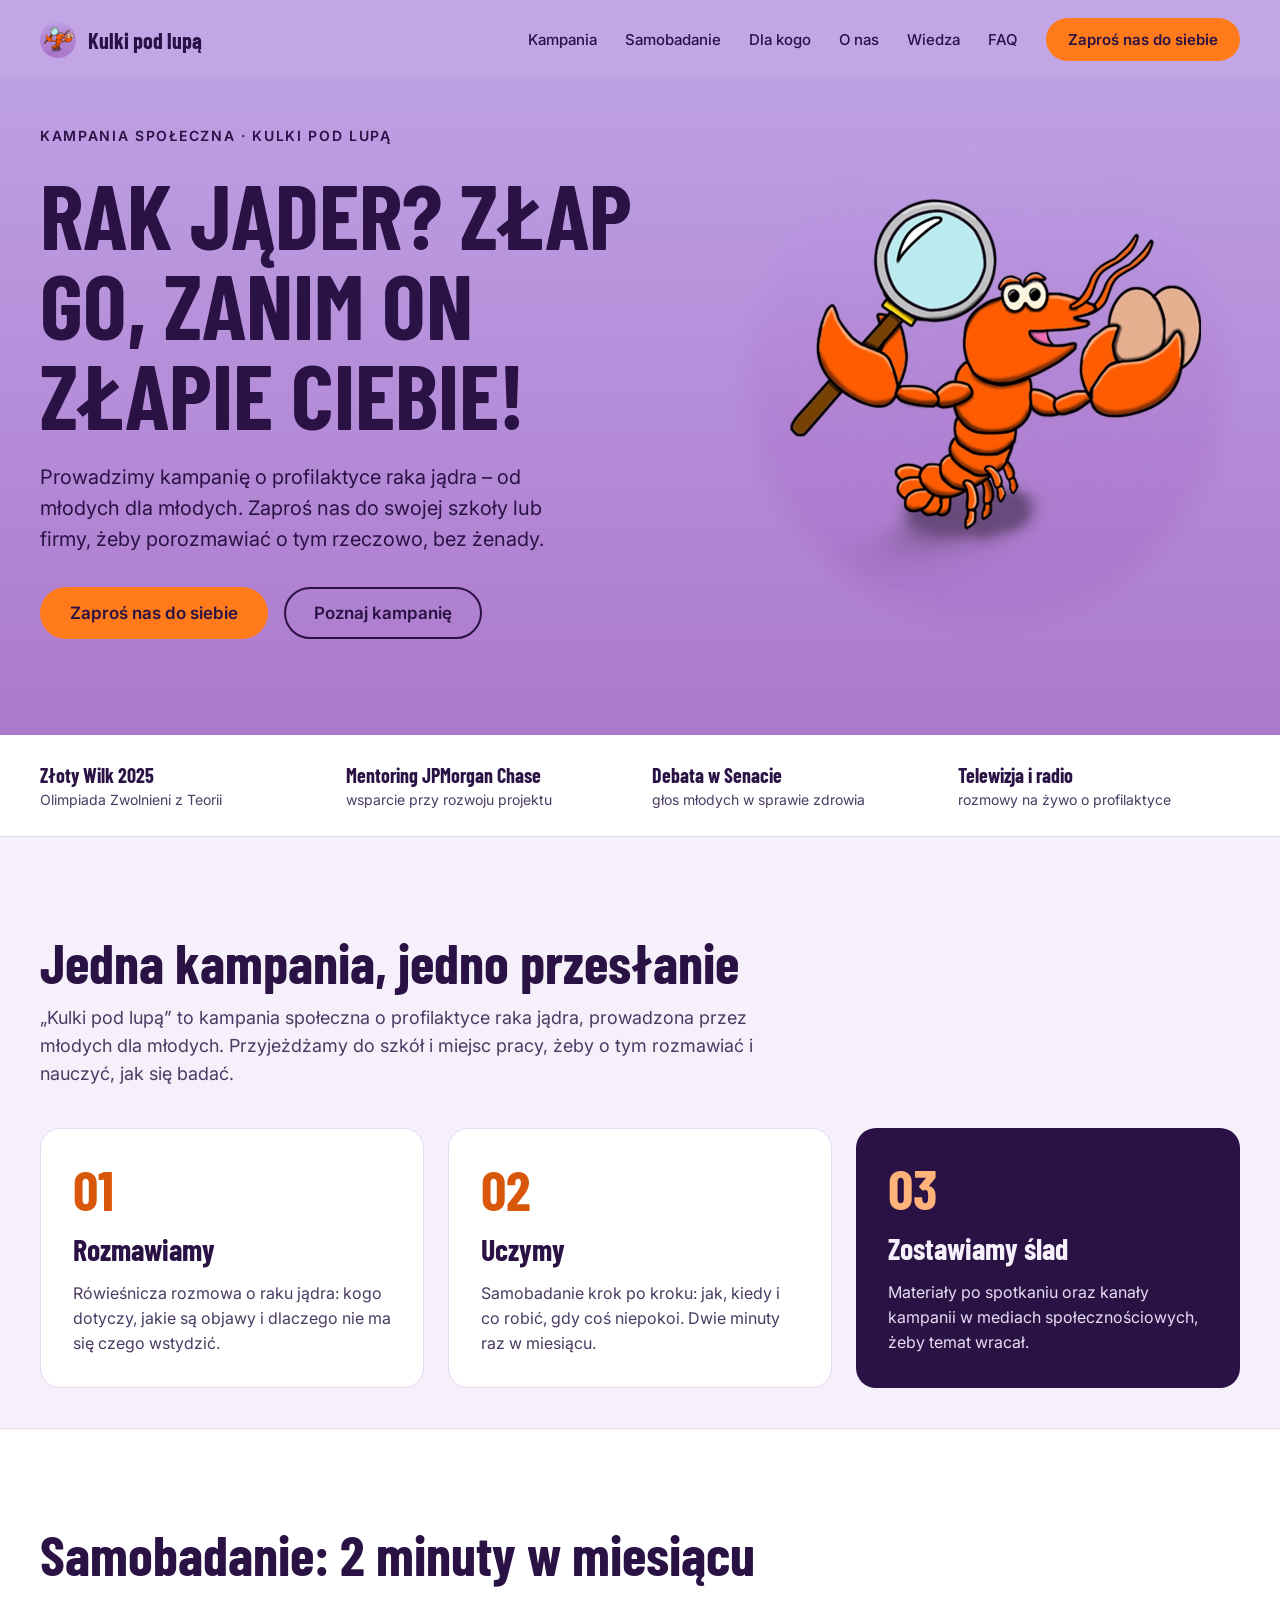
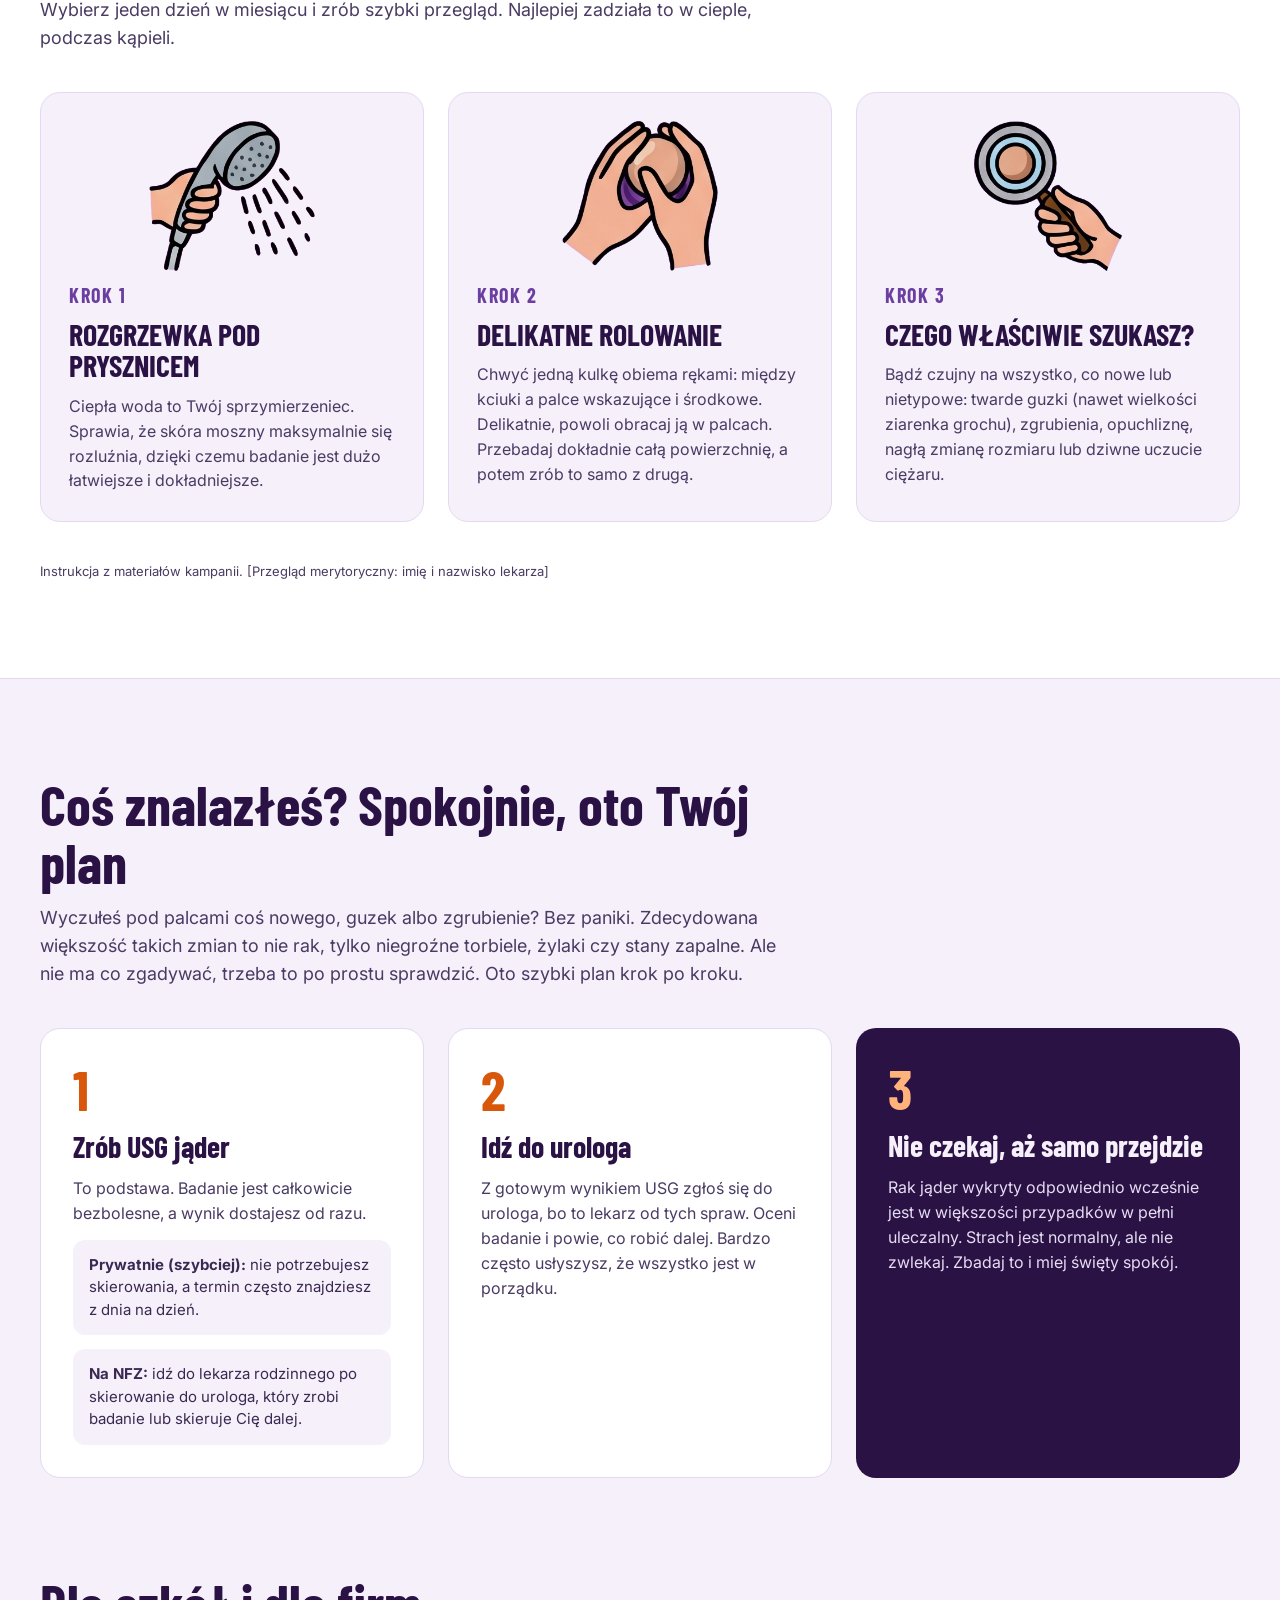
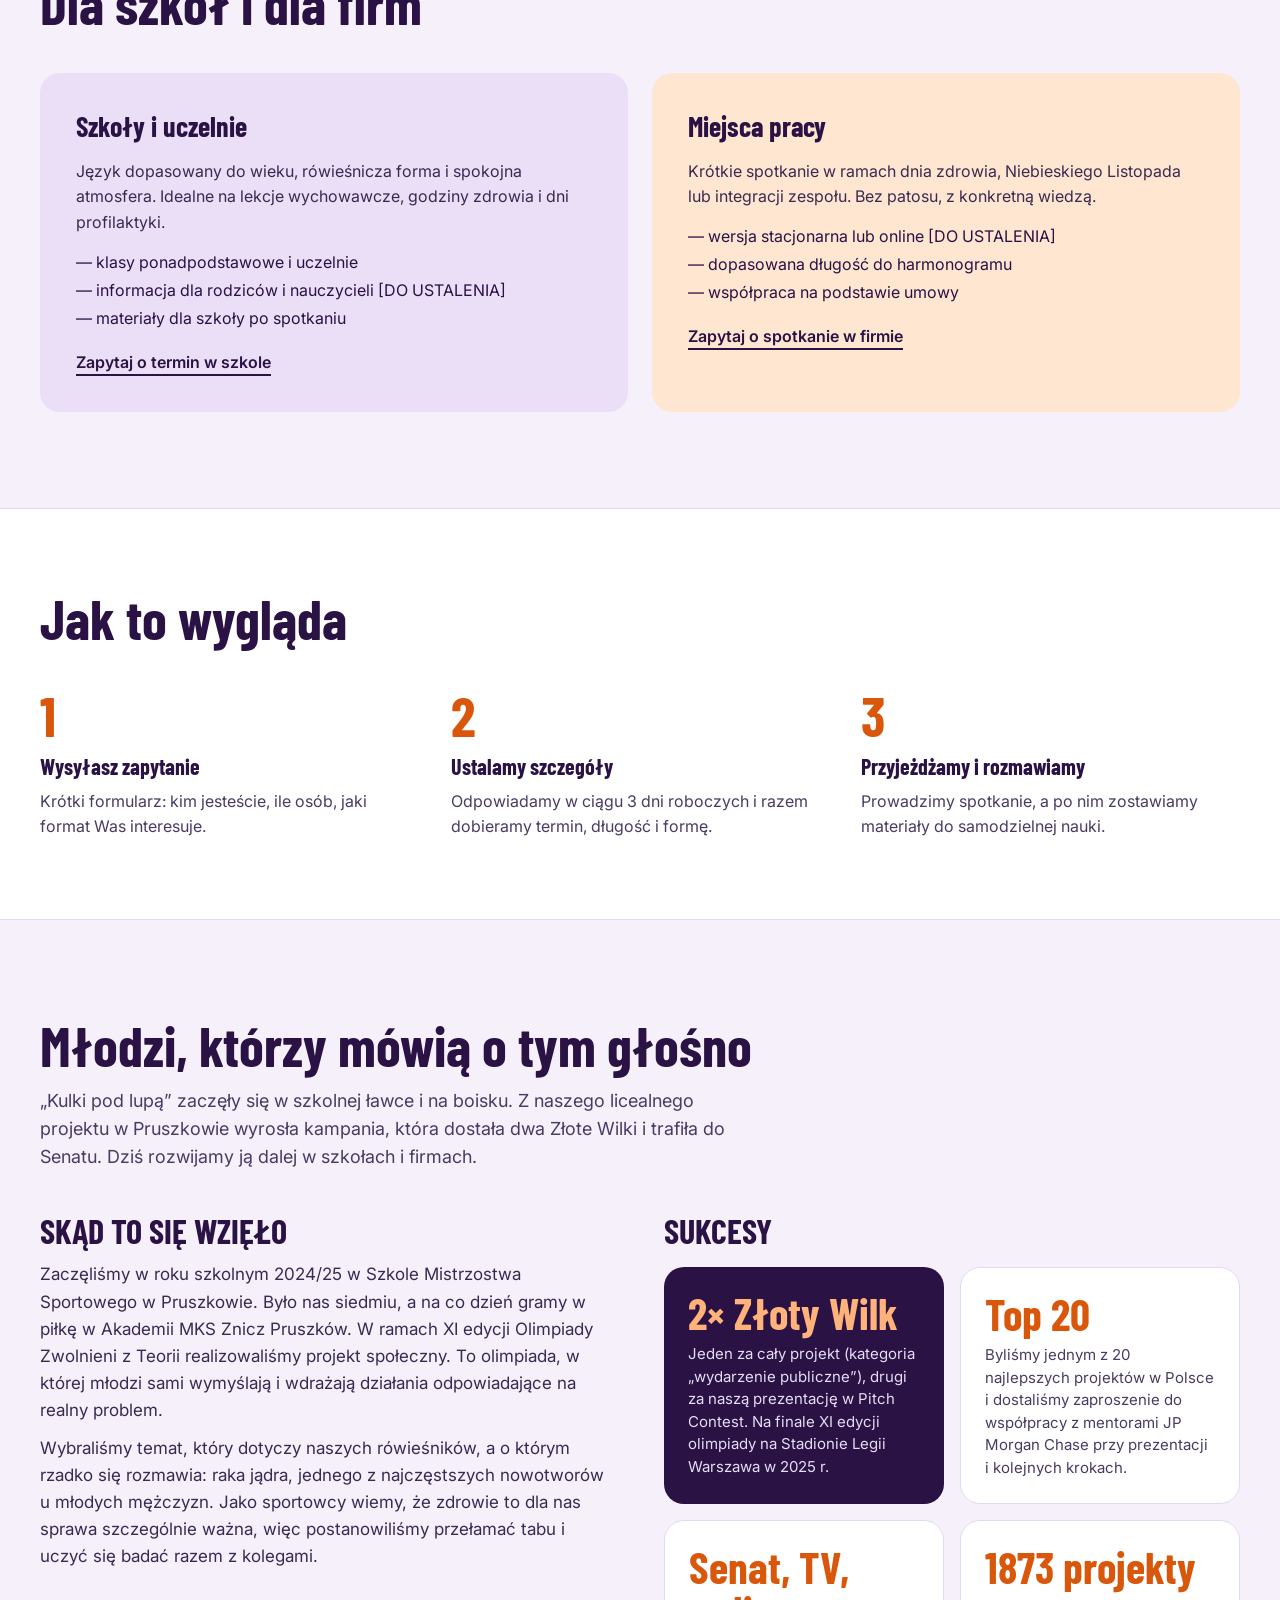
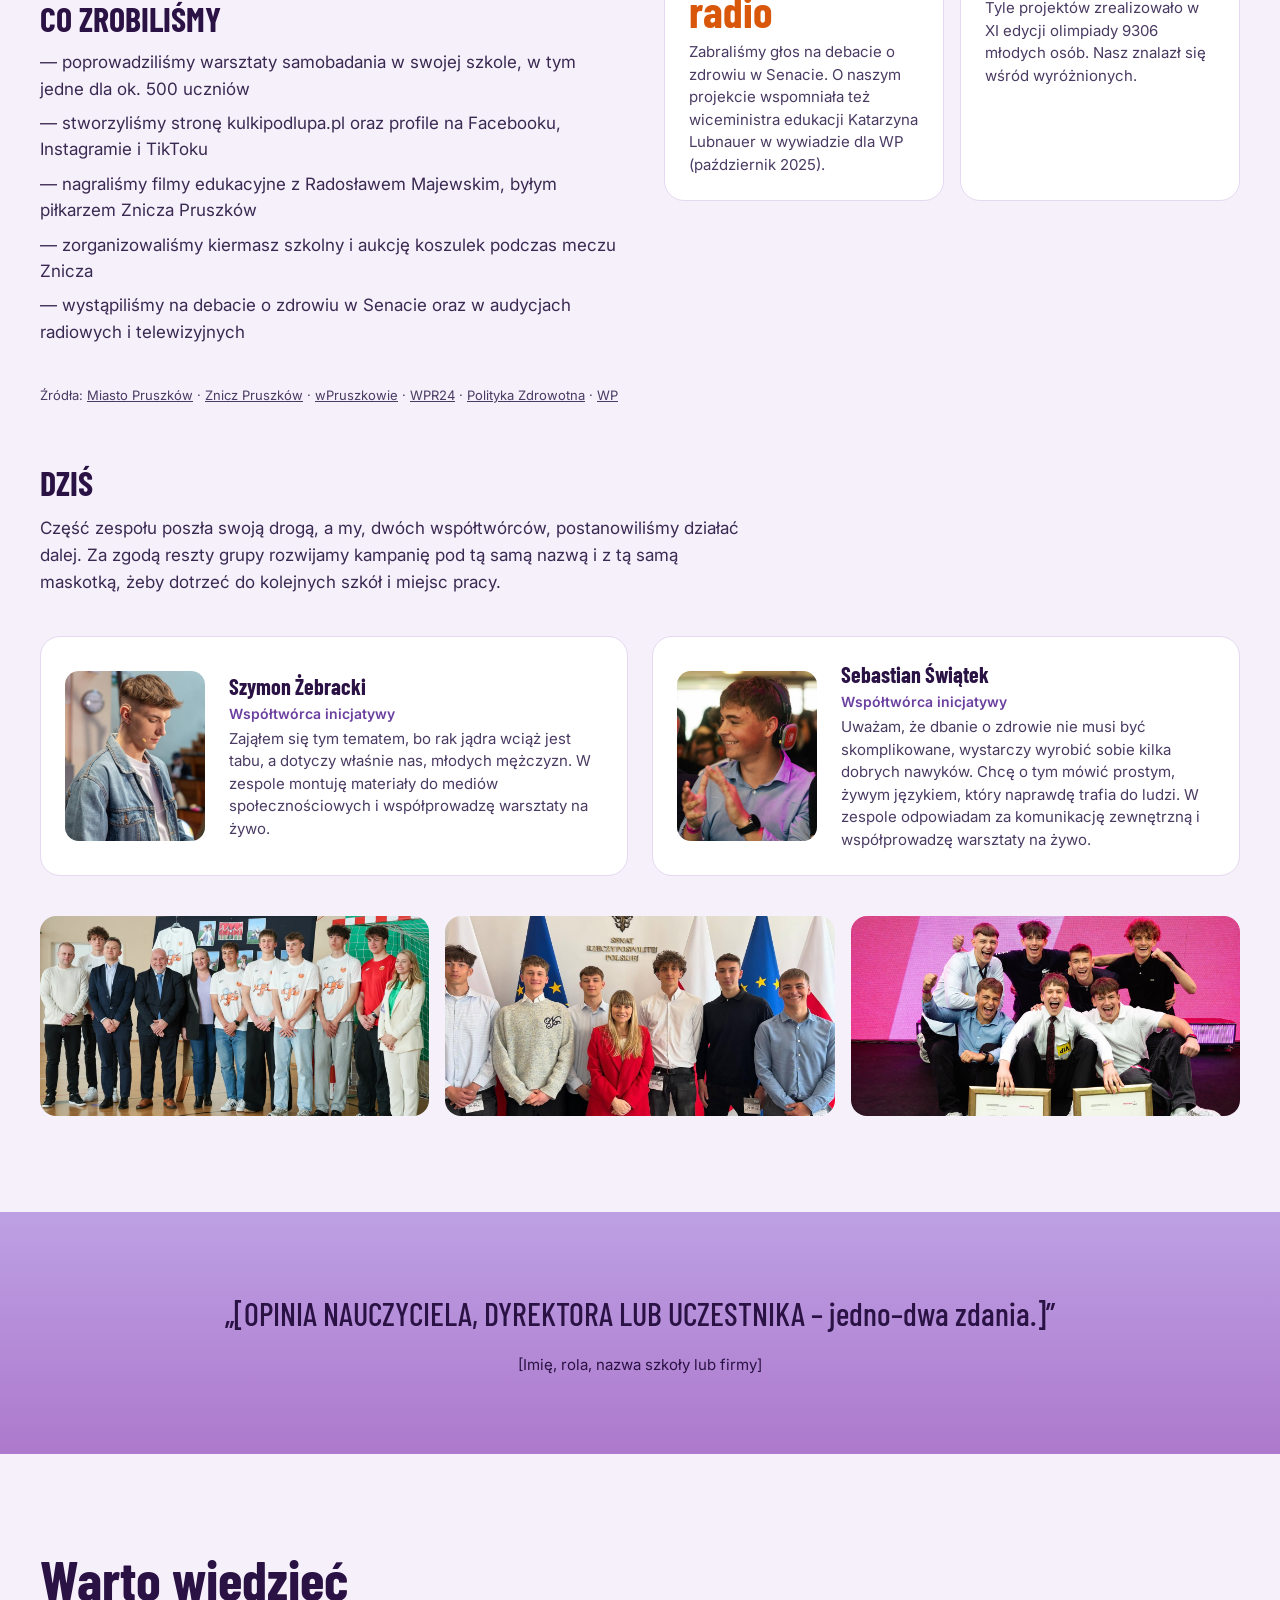
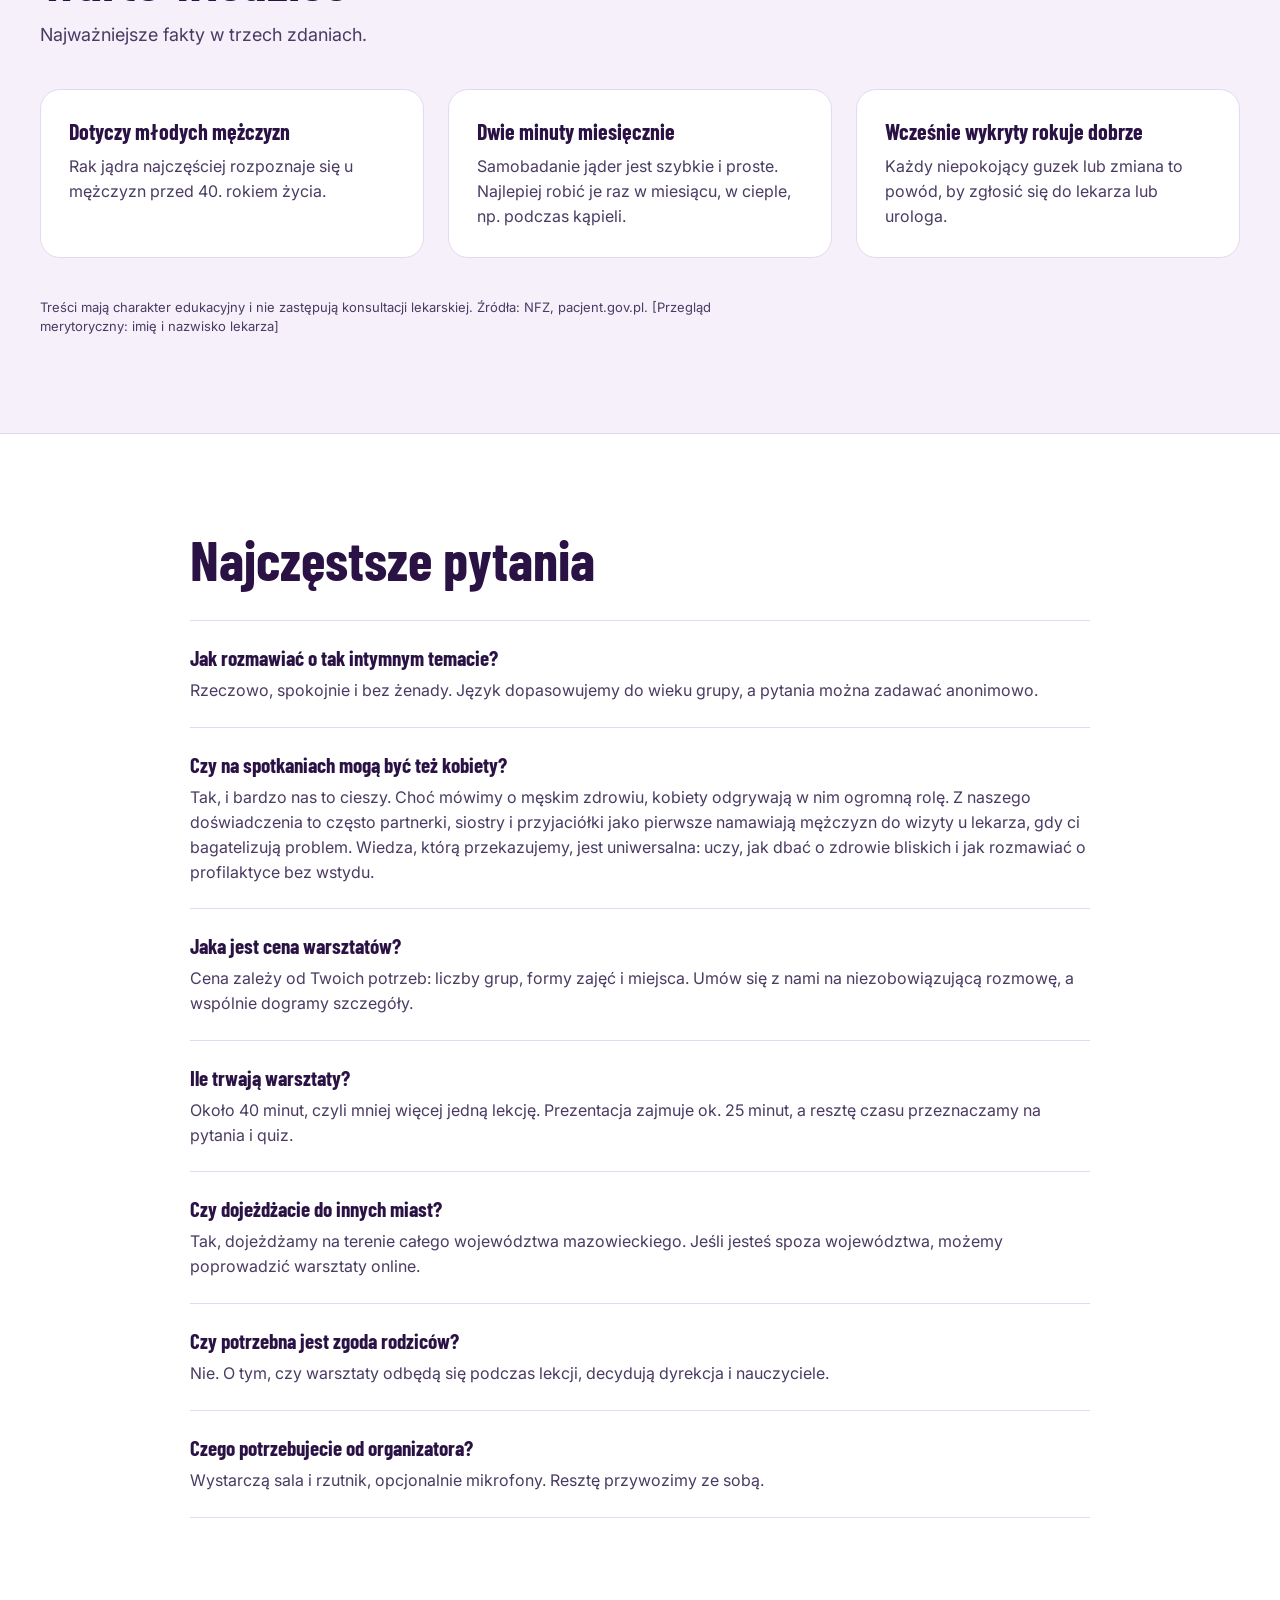
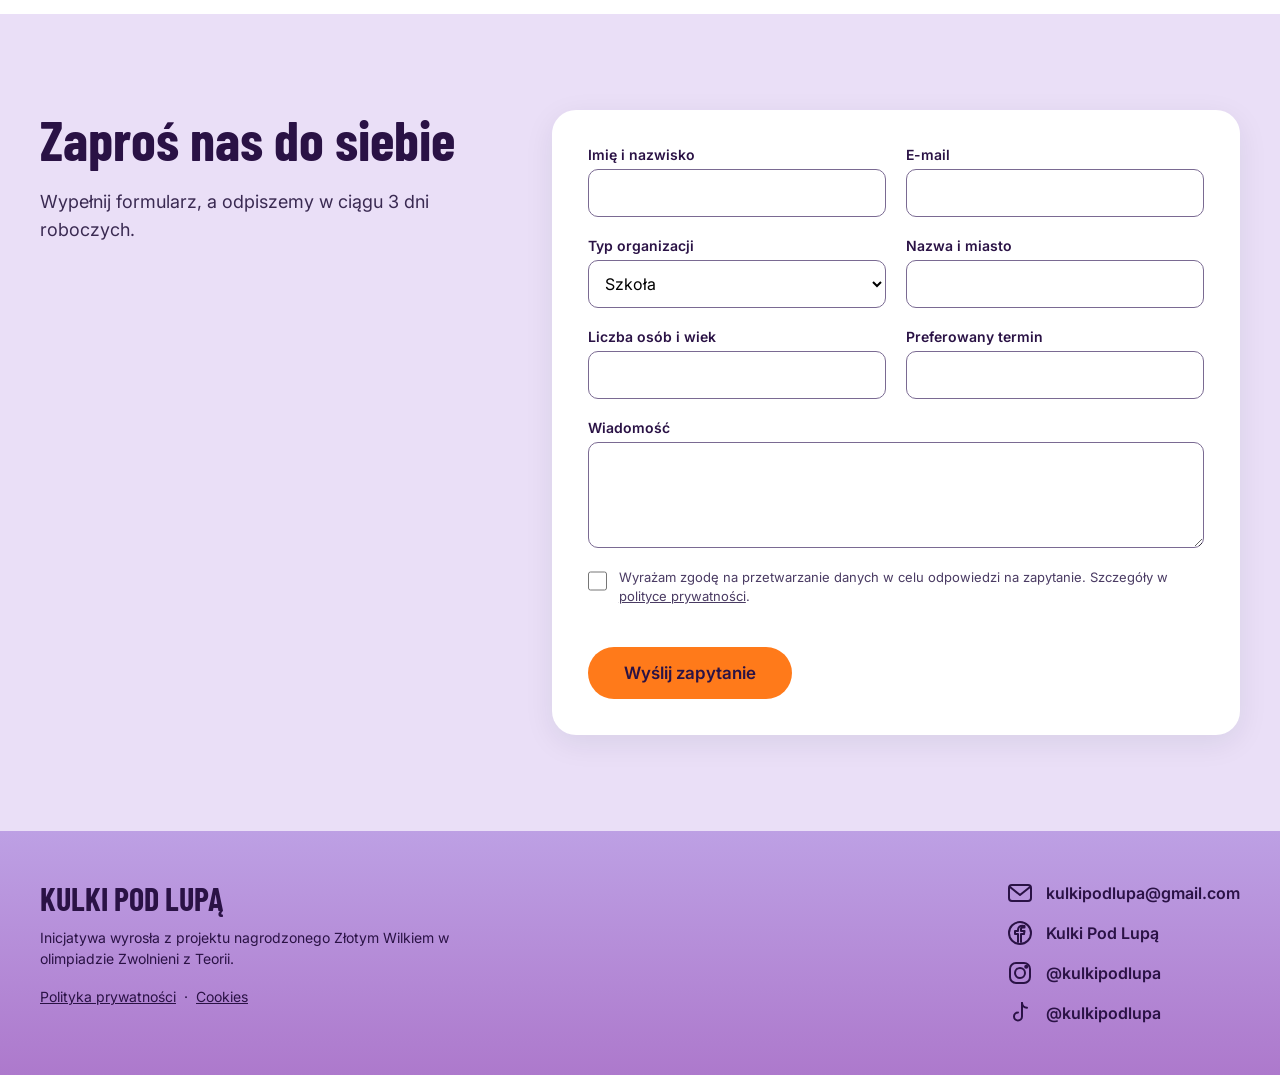
==== index.html @ 235a66ff "FAQ: dojazdy w woj. mazowieckim i online; podpis Telewizja i radio bez placeholdera Co-Authored-By: " ====
<!doctype html>
<html lang="pl">
<head>
<meta charset="utf-8">
<meta name="viewport" content="width=device-width, initial-scale=1">
<title>Kulki pod lupą – kampania o profilaktyce raka jądra</title>
<meta name="description" content="Kampania społeczna o profilaktyce raka jądra, prowadzona przez młodych dla młodych. Zaproś nas do swojej szkoły lub firmy.">
<link rel="icon" href="images/maskotka.jpg">
<link rel="preconnect" href="https://fonts.googleapis.com">
<link rel="preconnect" href="https://fonts.gstatic.com" crossorigin>
<link href="https://fonts.googleapis.com/css2?family=Inter:wght@400;500;600&family=Barlow+Condensed:wght@500;700&display=swap" rel="stylesheet">
<link rel="stylesheet" href="css/style.css">
</head>
<body>
<div style="width:100%;max-width:1360px;margin:0 auto;background:#F6F0FB;color:#2A1245;font-family:'Inter',system-ui,sans-serif">

<!-- NAV (przyklejone do góry podczas przewijania) -->
<header class="site-header" style="color:#2A1245">
<div style="max-width:1200px;margin:0 auto;padding:18px 40px;display:flex;flex-wrap:wrap;align-items:center;justify-content:space-between;gap:16px">
<a href="#top" style="display:flex;align-items:center;gap:12px;font-family:'Barlow Condensed',sans-serif;font-weight:700;font-size:22px;color:#2A1245">
<img src="images/maskotka.jpg" alt="" style="width:36px;height:36px;border-radius:50%;object-fit:cover">
Kulki pod lupą
</a>
<nav aria-label="Menu główne" style="display:flex;flex-wrap:wrap;align-items:center;gap:28px;font-size:15px;font-weight:500">
<a href="#kampania" style="color:#2A1245">Kampania</a>
<a href="#samobadanie" style="color:#2A1245">Samobadanie</a>
<a href="#dla-kogo" style="color:#2A1245">Dla kogo</a>
<a href="#o-nas" style="color:#2A1245">O nas</a>
<a href="#wiedza" style="color:#2A1245">Wiedza</a>
<a href="#faq" style="color:#2A1245">FAQ</a>
<a href="#kontakt" style="display:inline-block;background:#FF7A1A;color:#2A1245;padding:12px 22px;border-radius:999px;font-weight:600">Zaproś nas do siebie</a>
</nav>
</div>
</header>

<!-- HERO (gradient) -->
<div style="background:linear-gradient(180deg,#BDA0E4 0%,#AD79CC 100%)">
<section id="top" style="background:transparent;color:#2A1245;padding:48px 0 96px">
<div style="max-width:1200px;margin:0 auto;padding:0 40px;display:flex;flex-wrap:wrap;align-items:center;gap:48px">
<div style="flex:1 1 520px;min-width:0;display:flex;flex-direction:column;gap:24px">
<div style="font-size:14px;font-weight:600;letter-spacing:0.12em;text-transform:uppercase;color:#2A1245">Kampania społeczna · Kulki pod lupą</div>
<h1 style="margin:0;font-size:92px;line-height:0.98;font-weight:700;text-transform:uppercase">Rak jąder? Złap go, zanim on złapie Ciebie!</h1>
<p style="margin:0;font-size:20px;line-height:1.55;color:#2A1245;max-width:540px">Prowadzimy kampanię o profilaktyce raka jądra – od młodych dla młodych. Zaproś nas do swojej szkoły lub firmy, żeby porozmawiać o tym rzeczowo, bez żenady.</p>
<div style="display:flex;flex-wrap:wrap;gap:16px;margin-top:8px">
<a href="#kontakt" style="display:inline-block;background:#FF7A1A;color:#2A1245;padding:16px 30px;border-radius:999px;font-weight:600;font-size:17px;min-height:20px">Zaproś nas do siebie</a>
<a href="#kampania" style="display:inline-block;border:2px solid #2A1245;color:#2A1245;padding:14px 28px;border-radius:999px;font-weight:600;font-size:17px">Poznaj kampanię</a>
</div>
</div>
<div style="flex:1 1 380px;min-width:0;display:flex;justify-content:center">
<img src="images/maskotka.jpg" alt="Maskotka Kulek pod lupą: pomarańczowy homar z lupą i jajkami" style="width:100%;max-width:520px;aspect-ratio:1/1;object-fit:cover;-webkit-mask-image:radial-gradient(closest-side,#000 88%,transparent 100%);mask-image:radial-gradient(closest-side,#000 88%,transparent 100%)">
</div>
</div>
</section>

</div>

<!-- TRUST STRIP -->
<section aria-label="Wiarygodność" style="background:#FFFFFF;border-bottom:1px solid #E4D9F0">
<div style="max-width:1200px;margin:0 auto;padding:28px 40px;display:grid;grid-template-columns:repeat(4,minmax(0,1fr));gap:24px">
<div style="display:flex;flex-direction:column;gap:4px"><div style="font-family:'Barlow Condensed',sans-serif;font-weight:700;font-size:20px">Złoty Wilk 2025</div><div style="font-size:14px;color:#4A3B63">Olimpiada Zwolnieni z Teorii</div></div>
<div style="display:flex;flex-direction:column;gap:4px"><div style="font-family:'Barlow Condensed',sans-serif;font-weight:700;font-size:20px">Mentoring JPMorgan Chase</div><div style="font-size:14px;color:#4A3B63">wsparcie przy rozwoju projektu</div></div>
<div style="display:flex;flex-direction:column;gap:4px"><div style="font-family:'Barlow Condensed',sans-serif;font-weight:700;font-size:20px">Debata w Senacie</div><div style="font-size:14px;color:#4A3B63">głos młodych w sprawie zdrowia</div></div>
<div style="display:flex;flex-direction:column;gap:4px"><div style="font-family:'Barlow Condensed',sans-serif;font-weight:700;font-size:20px">Telewizja i radio</div><div style="font-size:14px;color:#4A3B63">rozmowy na żywo o profilaktyce</div></div>
</div>
</section>

<!-- KAMPANIA -->
<section id="kampania" style="padding:96px 0 40px">
<div style="max-width:1200px;margin:0 auto;padding:0 40px;display:flex;flex-direction:column;gap:40px">
<div style="display:flex;flex-direction:column;gap:12px;max-width:720px">
<h2 style="margin:0;font-size:56px;line-height:1.05">Jedna kampania, jedno przesłanie</h2>
<p style="margin:0;font-size:18px;line-height:1.55;color:#4A3B63">„Kulki pod lupą” to kampania społeczna o profilaktyce raka jądra, prowadzona przez młodych dla młodych. Przyjeżdżamy do szkół i miejsc pracy, żeby o tym rozmawiać i nauczyć, jak się badać.</p>
</div>
<div style="display:grid;grid-template-columns:repeat(auto-fit,minmax(300px,1fr));gap:24px">
<div style="background:#FFFFFF;border:1px solid #E4D9F0;border-radius:20px;padding:32px;display:flex;flex-direction:column;gap:14px">
<div style="font-family:'Barlow Condensed',sans-serif;font-weight:700;font-size:56px;color:#D9570A;line-height:1">01</div>
<h3 style="margin:0;font-size:30px">Rozmawiamy</h3>
<p style="margin:0;font-size:16px;line-height:1.55;color:#4A3B63">Rówieśnicza rozmowa o raku jądra: kogo dotyczy, jakie są objawy i dlaczego nie ma się czego wstydzić.</p>
</div>
<div style="background:#FFFFFF;border:1px solid #E4D9F0;border-radius:20px;padding:32px;display:flex;flex-direction:column;gap:14px">
<div style="font-family:'Barlow Condensed',sans-serif;font-weight:700;font-size:56px;color:#D9570A;line-height:1">02</div>
<h3 style="margin:0;font-size:30px">Uczymy</h3>
<p style="margin:0;font-size:16px;line-height:1.55;color:#4A3B63">Samobadanie krok po kroku: jak, kiedy i co robić, gdy coś niepokoi. Dwie minuty raz w miesiącu.</p>
</div>
<div style="background:#2A1245;color:#F6F0FB;border-radius:20px;padding:32px;display:flex;flex-direction:column;gap:14px">
<div style="font-family:'Barlow Condensed',sans-serif;font-weight:700;font-size:56px;color:#FFB27A;line-height:1">03</div>
<h3 style="margin:0;font-size:30px">Zostawiamy ślad</h3>
<p style="margin:0;font-size:16px;line-height:1.55;color:#E6DCF3">Materiały po spotkaniu oraz kanały kampanii w mediach społecznościowych, żeby temat wracał.</p>
</div>
</div>
</div>
</section>

<!-- SAMOBADANIE -->
<section id="samobadanie" style="background:#FFFFFF;padding:96px 0;border-top:1px solid #E4D9F0;border-bottom:1px solid #E4D9F0">
<div style="max-width:1200px;margin:0 auto;padding:0 40px;display:flex;flex-direction:column;gap:40px">
<div style="display:flex;flex-direction:column;gap:12px;max-width:760px">
<h2 style="margin:0;font-size:56px;line-height:1.05">Samobadanie: 2 minuty w miesiącu</h2>
<p style="margin:0;font-size:18px;line-height:1.55;color:#4A3B63">Wybierz jeden dzień w miesiącu i zrób szybki przegląd. Najlepiej zadziała to w cieple, podczas kąpieli.</p>
</div>
<div style="display:grid;grid-template-columns:repeat(auto-fit,minmax(300px,1fr));gap:24px">
<div style="background:#F6F0FB;border:1px solid #E4D9F0;border-radius:20px;padding:28px;display:flex;flex-direction:column;gap:12px">
<div style="height:150px;display:flex;align-items:center;justify-content:center"><img src="images/dush.png" alt="" style="max-height:150px;max-width:100%;object-fit:contain"></div>
<div style="font-family:'Barlow Condensed',sans-serif;font-weight:700;font-size:20px;letter-spacing:0.08em;color:#6B3FA0">KROK 1</div>
<h3 style="margin:0;font-size:30px;line-height:1.05;text-transform:uppercase">Rozgrzewka pod prysznicem</h3>
<p style="margin:0;font-size:16px;line-height:1.55;color:#4A3B63">Ciepła woda to Twój sprzymierzeniec. Sprawia, że skóra moszny maksymalnie się rozluźnia, dzięki czemu badanie jest dużo łatwiejsze i dokładniejsze.</p>
</div>
<div style="background:#F6F0FB;border:1px solid #E4D9F0;border-radius:20px;padding:28px;display:flex;flex-direction:column;gap:12px">
<div style="height:150px;display:flex;align-items:center;justify-content:center"><img src="images/rolowanie.png" alt="" style="max-height:150px;max-width:100%;object-fit:contain"></div>
<div style="font-family:'Barlow Condensed',sans-serif;font-weight:700;font-size:20px;letter-spacing:0.08em;color:#6B3FA0">KROK 2</div>
<h3 style="margin:0;font-size:30px;line-height:1.05;text-transform:uppercase">Delikatne rolowanie</h3>
<p style="margin:0;font-size:16px;line-height:1.55;color:#4A3B63">Chwyć jedną kulkę obiema rękami: między kciuki a palce wskazujące i środkowe. Delikatnie, powoli obracaj ją w palcach. Przebadaj dokładnie całą powierzchnię, a potem zrób to samo z drugą.</p>
</div>
<div style="background:#F6F0FB;border:1px solid #E4D9F0;border-radius:20px;padding:28px;display:flex;flex-direction:column;gap:12px">
<div style="height:150px;display:flex;align-items:center;justify-content:center"><img src="images/lupa.png" alt="" style="max-height:150px;max-width:100%;object-fit:contain"></div>
<div style="font-family:'Barlow Condensed',sans-serif;font-weight:700;font-size:20px;letter-spacing:0.08em;color:#6B3FA0">KROK 3</div>
<h3 style="margin:0;font-size:30px;line-height:1.05;text-transform:uppercase">Czego właściwie szukasz?</h3>
<p style="margin:0;font-size:16px;line-height:1.55;color:#4A3B63">Bądź czujny na wszystko, co nowe lub nietypowe: twarde guzki (nawet wielkości ziarenka grochu), zgrubienia, opuchliznę, nagłą zmianę rozmiaru lub dziwne uczucie ciężaru.</p>
</div>
</div>
<p style="margin:0;font-size:13px;line-height:1.5;color:#4A3B63;max-width:760px">Instrukcja z materiałów kampanii. [Przegląd merytoryczny: imię i nazwisko lekarza]</p>
</div>
</section>

<!-- CO ROBIĆ, GDY COŚ ZNAJDZIESZ -->
<section id="co-dalej" style="padding:96px 0 40px">
<div style="max-width:1200px;margin:0 auto;padding:0 40px;display:flex;flex-direction:column;gap:40px">
<div style="display:flex;flex-direction:column;gap:12px;max-width:760px">
<h2 style="margin:0;font-size:56px;line-height:1.05">Coś znalazłeś? Spokojnie, oto Twój plan</h2>
<p style="margin:0;font-size:18px;line-height:1.55;color:#4A3B63">Wyczułeś pod palcami coś nowego, guzek albo zgrubienie? Bez paniki. Zdecydowana większość takich zmian to nie rak, tylko niegroźne torbiele, żylaki czy stany zapalne. Ale nie ma co zgadywać, trzeba to po prostu sprawdzić. Oto szybki plan krok po kroku.</p>
</div>
<div style="display:grid;grid-template-columns:repeat(auto-fit,minmax(300px,1fr));gap:24px">
<div style="background:#FFFFFF;border:1px solid #E4D9F0;border-radius:20px;padding:32px;display:flex;flex-direction:column;gap:14px">
<div style="font-family:'Barlow Condensed',sans-serif;font-weight:700;font-size:56px;line-height:1;color:#D9570A">1</div>
<h3 style="margin:0;font-size:30px;line-height:1.05">Zrób USG jąder</h3>
<p style="margin:0;font-size:16px;line-height:1.55;color:#4A3B63">To podstawa. Badanie jest całkowicie bezbolesne, a wynik dostajesz od razu.</p>
<div style="background:#F6F0FB;border-radius:12px;padding:14px 16px;font-size:15px;line-height:1.5;color:#3A2A52"><strong>Prywatnie (szybciej):</strong> nie potrzebujesz skierowania, a termin często znajdziesz z dnia na dzień.</div>
<div style="background:#F6F0FB;border-radius:12px;padding:14px 16px;font-size:15px;line-height:1.5;color:#3A2A52"><strong>Na NFZ:</strong> idź do lekarza rodzinnego po skierowanie do urologa, który zrobi badanie lub skieruje Cię dalej.</div>
</div>
<div style="background:#FFFFFF;border:1px solid #E4D9F0;border-radius:20px;padding:32px;display:flex;flex-direction:column;gap:14px">
<div style="font-family:'Barlow Condensed',sans-serif;font-weight:700;font-size:56px;line-height:1;color:#D9570A">2</div>
<h3 style="margin:0;font-size:30px;line-height:1.05">Idź do urologa</h3>
<p style="margin:0;font-size:16px;line-height:1.55;color:#4A3B63">Z gotowym wynikiem USG zgłoś się do urologa, bo to lekarz od tych spraw. Oceni badanie i powie, co robić dalej. Bardzo często usłyszysz, że wszystko jest w porządku.</p>
</div>
<div style="background:#2A1245;color:#F6F0FB;border-radius:20px;padding:32px;display:flex;flex-direction:column;gap:14px">
<div style="font-family:'Barlow Condensed',sans-serif;font-weight:700;font-size:56px;line-height:1;color:#FFB27A">3</div>
<h3 style="margin:0;font-size:30px;line-height:1.05">Nie czekaj, aż samo przejdzie</h3>
<p style="margin:0;font-size:16px;line-height:1.55;color:#E6DCF3">Rak jąder wykryty odpowiednio wcześnie jest w większości przypadków w pełni uleczalny. Strach jest normalny, ale nie zwlekaj. Zbadaj to i miej święty spokój.</p>
</div>
</div>
</div>
</section>

<!-- DLA KOGO -->
<section id="dla-kogo" style="padding:56px 0 96px">
<div style="max-width:1200px;margin:0 auto;padding:0 40px;display:flex;flex-direction:column;gap:40px">
<h2 style="margin:0;font-size:56px;line-height:1.05">Dla szkół i dla firm</h2>
<div style="display:flex;flex-wrap:wrap;gap:24px">
<div style="flex:1 1 420px;min-width:0;background:#EADFF7;border-radius:20px;padding:36px;display:flex;flex-direction:column;gap:16px">
<h3 style="margin:0;font-size:28px">Szkoły i uczelnie</h3>
<p style="margin:0;font-size:16px;line-height:1.6;color:#3A2A52">Język dopasowany do wieku, rówieśnicza forma i spokojna atmosfera. Idealne na lekcje wychowawcze, godziny zdrowia i dni profilaktyki.</p>
<div style="display:flex;flex-direction:column;gap:8px;font-size:16px;color:#2A1245">
<div>— klasy ponadpodstawowe i uczelnie</div>
<div>— informacja dla rodziców i nauczycieli [DO USTALENIA]</div>
<div>— materiały dla szkoły po spotkaniu</div>
</div>
<a href="#kontakt" style="align-self:flex-start;margin-top:8px;border-bottom:2px solid #2A1245;font-weight:600;padding-bottom:2px">Zapytaj o termin w szkole</a>
</div>
<div style="flex:1 1 420px;min-width:0;background:#FFE6D1;border-radius:20px;padding:36px;display:flex;flex-direction:column;gap:16px">
<h3 style="margin:0;font-size:28px">Miejsca pracy</h3>
<p style="margin:0;font-size:16px;line-height:1.6;color:#3A2A52">Krótkie spotkanie w ramach dnia zdrowia, Niebieskiego Listopada lub integracji zespołu. Bez patosu, z konkretną wiedzą.</p>
<div style="display:flex;flex-direction:column;gap:8px;font-size:16px;color:#2A1245">
<div>— wersja stacjonarna lub online [DO USTALENIA]</div>
<div>— dopasowana długość do harmonogramu</div>
<div>— współpraca na podstawie umowy</div>
</div>
<a href="#kontakt" style="align-self:flex-start;margin-top:8px;border-bottom:2px solid #2A1245;font-weight:600;padding-bottom:2px">Zapytaj o spotkanie w firmie</a>
</div>
</div>
</div>
</section>

<!-- JAK TO DZIAŁA -->
<section style="background:#FFFFFF;padding:80px 0;border-top:1px solid #E4D9F0;border-bottom:1px solid #E4D9F0">
<div style="max-width:1200px;margin:0 auto;padding:0 40px;display:flex;flex-direction:column;gap:40px">
<h2 style="margin:0;font-size:56px;line-height:1.05">Jak to wygląda</h2>
<div style="display:grid;grid-template-columns:repeat(auto-fit,minmax(260px,1fr));gap:32px">
<div style="display:flex;flex-direction:column;gap:10px"><div style="font-family:'Barlow Condensed',sans-serif;font-weight:700;font-size:56px;color:#D9570A;line-height:1">1</div><h3 style="margin:0;font-size:22px">Wysyłasz zapytanie</h3><p style="margin:0;font-size:16px;line-height:1.55;color:#4A3B63">Krótki formularz: kim jesteście, ile osób, jaki format Was interesuje.</p></div>
<div style="display:flex;flex-direction:column;gap:10px"><div style="font-family:'Barlow Condensed',sans-serif;font-weight:700;font-size:56px;color:#D9570A;line-height:1">2</div><h3 style="margin:0;font-size:22px">Ustalamy szczegóły</h3><p style="margin:0;font-size:16px;line-height:1.55;color:#4A3B63">Odpowiadamy w ciągu 3 dni roboczych i razem dobieramy termin, długość i formę.</p></div>
<div style="display:flex;flex-direction:column;gap:10px"><div style="font-family:'Barlow Condensed',sans-serif;font-weight:700;font-size:56px;color:#D9570A;line-height:1">3</div><h3 style="margin:0;font-size:22px">Przyjeżdżamy i rozmawiamy</h3><p style="margin:0;font-size:16px;line-height:1.55;color:#4A3B63">Prowadzimy spotkanie, a po nim zostawiamy materiały do samodzielnej nauki.</p></div>
</div>
</div>
</section>

<!-- O NAS -->
<section id="o-nas" style="padding:96px 0">
<div style="max-width:1200px;margin:0 auto;padding:0 40px;display:flex;flex-direction:column;gap:40px">
<div style="display:flex;flex-direction:column;gap:12px;max-width:720px">
<h2 style="margin:0;font-size:56px;line-height:1.05">Młodzi, którzy mówią o tym głośno</h2>
<p style="margin:0;font-size:18px;line-height:1.55;color:#4A3B63">„Kulki pod lupą” zaczęły się w szkolnej ławce i na boisku. Z naszego licealnego projektu w Pruszkowie wyrosła kampania, która dostała dwa Złote Wilki i trafiła do Senatu. Dziś rozwijamy ją dalej w szkołach i firmach.</p>
</div>
<div style="display:flex;flex-wrap:wrap;gap:48px;align-items:flex-start">
<div style="flex:1 1 440px;min-width:0;display:flex;flex-direction:column;gap:28px">
<div style="display:flex;flex-direction:column;gap:10px">
<h3 style="margin:0;font-size:34px;text-transform:uppercase">Skąd to się wzięło</h3>
<p style="margin:0;font-size:17px;line-height:1.6;color:#3A2A52">Zaczęliśmy w roku szkolnym 2024/25 w Szkole Mistrzostwa Sportowego w Pruszkowie. Było nas siedmiu, a na co dzień gramy w piłkę w Akademii MKS Znicz Pruszków. W ramach XI edycji Olimpiady Zwolnieni z Teorii realizowaliśmy projekt społeczny. To olimpiada, w której młodzi sami wymyślają i wdrażają działania odpowiadające na realny problem.</p>
<p style="margin:0;font-size:17px;line-height:1.6;color:#3A2A52">Wybraliśmy temat, który dotyczy naszych rówieśników, a o którym rzadko się rozmawia: raka jądra, jednego z najczęstszych nowotworów u młodych mężczyzn. Jako sportowcy wiemy, że zdrowie to dla nas sprawa szczególnie ważna, więc postanowiliśmy przełamać tabu i uczyć się badać razem z kolegami.</p>
</div>
<div style="display:flex;flex-direction:column;gap:10px">
<h3 style="margin:0;font-size:34px;text-transform:uppercase">Co zrobiliśmy</h3>
<div style="display:flex;flex-direction:column;gap:8px;font-size:17px;line-height:1.55;color:#3A2A52">
<div>— poprowadziliśmy warsztaty samobadania w swojej szkole, w tym jedne dla ok. 500 uczniów</div>
<div>— stworzyliśmy stronę kulkipodlupa.pl oraz profile na Facebooku, Instagramie i TikToku</div>
<div>— nagraliśmy filmy edukacyjne z Radosławem Majewskim, byłym piłkarzem Znicza Pruszków</div>
<div>— zorganizowaliśmy kiermasz szkolny i aukcję koszulek podczas meczu Znicza</div>
<div>— wystąpiliśmy na debacie o zdrowiu w Senacie oraz w audycjach radiowych i telewizyjnych</div>
</div>
</div>
</div>
<div style="flex:1 1 440px;min-width:0;display:flex;flex-direction:column;gap:16px">
<h3 style="margin:0;font-size:34px;text-transform:uppercase">Sukcesy</h3>
<div style="display:grid;grid-template-columns:repeat(auto-fit,minmax(200px,1fr));gap:16px">
<div style="background:#2A1245;color:#F6F0FB;border:none;border-radius:20px;padding:24px;display:flex;flex-direction:column;gap:8px"><div style="font-family:'Barlow Condensed',sans-serif;font-weight:700;font-size:44px;line-height:1;color:#FFB27A">2× Złoty Wilk</div><p style="margin:0;font-size:15px;line-height:1.5;color:#E6DCF3">Jeden za cały projekt (kategoria „wydarzenie publiczne”), drugi za naszą prezentację w Pitch Contest. Na finale XI edycji olimpiady na Stadionie Legii Warszawa w 2025 r.</p></div>
<div style="background:#FFFFFF;color:#0E2238;border:1px solid #E4D9F0;border-radius:20px;padding:24px;display:flex;flex-direction:column;gap:8px"><div style="font-family:'Barlow Condensed',sans-serif;font-weight:700;font-size:44px;line-height:1;color:#D9570A">Top 20</div><p style="margin:0;font-size:15px;line-height:1.5;color:#4A3B63">Byliśmy jednym z 20 najlepszych projektów w Polsce i dostaliśmy zaproszenie do współpracy z mentorami JP Morgan Chase przy prezentacji i kolejnych krokach.</p></div>
<div style="background:#FFFFFF;color:#0E2238;border:1px solid #E4D9F0;border-radius:20px;padding:24px;display:flex;flex-direction:column;gap:8px"><div style="font-family:'Barlow Condensed',sans-serif;font-weight:700;font-size:44px;line-height:1;color:#D9570A">Senat, TV, radio</div><p style="margin:0;font-size:15px;line-height:1.5;color:#4A3B63">Zabraliśmy głos na debacie o zdrowiu w Senacie. O naszym projekcie wspomniała też wiceministra edukacji Katarzyna Lubnauer w wywiadzie dla WP (październik 2025).</p></div>
<div style="background:#FFFFFF;color:#0E2238;border:1px solid #E4D9F0;border-radius:20px;padding:24px;display:flex;flex-direction:column;gap:8px"><div style="font-family:'Barlow Condensed',sans-serif;font-weight:700;font-size:44px;line-height:1;color:#D9570A">1873 projekty</div><p style="margin:0;font-size:15px;line-height:1.5;color:#4A3B63">Tyle projektów zrealizowało w XI edycji olimpiady 9306 młodych osób. Nasz znalazł się wśród wyróżnionych.</p></div>
</div>
</div>
</div>
<p style="margin:0;font-size:13px;line-height:1.6;color:#4A3B63;max-width:900px">Źródła: <a href="https://www.pruszkow.pl/mieszkancy/aktualnosci-mieszkaniec/kulki-pod-lupa-profilaktyka-raka-jader-to-nie-jest-wstydliwy-temat/" style="text-decoration:underline">Miasto Pruszków</a> · <a href="https://zniczpruszkow.com.pl/zawodnicy-akademii-znicza-pruszkow-zgarneli-dwa-zlote-wilki-za-projekt-kulki-pod-lupa/" style="text-decoration:underline">Znicz Pruszków</a> · <a href="https://wpruszkowie.pl/20250327635732/kulki-pod-lupa-w-pruszkowie-mlodziez-walczy-z-rakiem-jader-art-160" style="text-decoration:underline">wPruszkowie</a> · <a href="https://wpr24.pl/sport/zawodnicy-akademii-mks-znicz-pruszkow-pod-lupa-jp-morgan-chase/" style="text-decoration:underline">WPR24</a> · <a href="https://politykazdrowotna.com/artykul/mlodziez-zmienia-polske-n1604704" style="text-decoration:underline">Polityka Zdrowotna</a> · <a href="https://wiadomosci.wp.pl/co-dalej-z-edukacja-zdrowotna-powinna-byc-obowiazkowa-7206860395304577v" style="text-decoration:underline">WP</a></p>
<div style="display:flex;flex-direction:column;gap:12px;max-width:720px;margin-top:16px">
<h3 style="margin:0;font-size:34px;text-transform:uppercase">Dziś</h3>
<p style="margin:0;font-size:17px;line-height:1.6;color:#3A2A52">Część zespołu poszła swoją drogą, a my, dwóch współtwórców, postanowiliśmy działać dalej. Za zgodą reszty grupy rozwijamy kampanię pod tą samą nazwą i z tą samą maskotką, żeby dotrzeć do kolejnych szkół i miejsc pracy.</p>
</div>
<div style="display:flex;flex-wrap:wrap;gap:24px">
<div style="flex:1 1 380px;min-width:0;display:flex;gap:24px;align-items:center;background:#FFFFFF;border:1px solid #E4D9F0;border-radius:20px;padding:24px">
<img src="images/szymon-zebracki.jpg" alt="Szymon Żebracki" style="flex:0 0 140px;width:140px;height:170px;border-radius:14px;object-fit:cover;object-position:50% 20%;display:block">
<div style="display:flex;flex-direction:column;gap:6px"><h3 style="margin:0;font-size:22px">Szymon Żebracki</h3><div style="font-size:14px;font-weight:600;color:#6B3FA0">Współtwórca inicjatywy</div><p style="margin:0;font-size:15px;line-height:1.5;color:#4A3B63">Zająłem się tym tematem, bo rak jądra wciąż jest tabu, a dotyczy właśnie nas, młodych mężczyzn. W zespole montuję materiały do mediów społecznościowych i współprowadzę warsztaty na żywo.</p></div>
</div>
<div style="flex:1 1 380px;min-width:0;display:flex;gap:24px;align-items:center;background:#FFFFFF;border:1px solid #E4D9F0;border-radius:20px;padding:24px">
<img src="images/sebastian.jpg" alt="Sebastian Świątek" style="flex:0 0 140px;width:140px;height:170px;border-radius:14px;object-fit:cover;object-position:50% 25%;display:block">
<div style="display:flex;flex-direction:column;gap:6px"><h3 style="margin:0;font-size:22px">Sebastian Świątek</h3><div style="font-size:14px;font-weight:600;color:#6B3FA0">Współtwórca inicjatywy</div><p style="margin:0;font-size:15px;line-height:1.5;color:#4A3B63">Uważam, że dbanie o zdrowie nie musi być skomplikowane, wystarczy wyrobić sobie kilka dobrych nawyków. Chcę o tym mówić prostym, żywym językiem, który naprawdę trafia do ludzi. W zespole odpowiadam za komunikację zewnętrzną i współprowadzę warsztaty na żywo.</p></div>
</div>
</div>
<div style="display:grid;grid-template-columns:repeat(auto-fit,minmax(240px,1fr));gap:16px">
<img src="images/warsztaty-w-szkole.jpg" alt="Zespół Kulek pod lupą w koszulkach z maskotką, razem z nauczycielami i gośćmi w szkolnej sali gimnastycznej" style="width:100%;height:200px;border-radius:16px;object-fit:cover;object-position:50% 22%;display:block">
<img src="images/wizyta-w-senacie.jpg" alt="Zespół Kulek pod lupą podczas wizyty w Senacie Rzeczypospolitej Polskiej" style="width:100%;height:200px;border-radius:16px;object-fit:cover;object-position:50% 38%;display:block">
<img src="images/gala-zlote-wilki.jpg" alt="Zespół Kulek pod lupą z dwoma dyplomami Złotego Wilka na gali olimpiady Zwolnieni z Teorii" style="width:100%;height:200px;border-radius:16px;object-fit:cover;object-position:50% 40%;display:block">
</div>
</div>
</section>

<!-- OPINIA -->
<section style="background:linear-gradient(180deg,#BDA0E4 0%,#AD79CC 100%);color:#2A1245;padding:80px 0">
<div style="max-width:900px;margin:0 auto;padding:0 40px;display:flex;flex-direction:column;gap:20px;text-align:center;align-items:center">
<div style="font-family:'Barlow Condensed',sans-serif;font-size:32px;line-height:1.35;font-weight:500">„[OPINIA NAUCZYCIELA, DYREKTORA LUB UCZESTNIKA – jedno–dwa zdania.]”</div>
<div style="font-size:15px;color:#2A1245">[Imię, rola, nazwa szkoły lub firmy]</div>
</div>
</section>

<!-- WIEDZA -->
<section id="wiedza" style="padding:96px 0">
<div style="max-width:1200px;margin:0 auto;padding:0 40px;display:flex;flex-direction:column;gap:40px">
<div style="display:flex;flex-direction:column;gap:12px;max-width:720px">
<h2 style="margin:0;font-size:56px;line-height:1.05">Warto wiedzieć</h2>
<p style="margin:0;font-size:18px;line-height:1.55;color:#4A3B63">Najważniejsze fakty w trzech zdaniach.</p>
</div>
<div style="display:grid;grid-template-columns:repeat(auto-fit,minmax(280px,1fr));gap:24px">
<div style="background:#FFFFFF;border:1px solid #E4D9F0;border-radius:20px;padding:28px;display:flex;flex-direction:column;gap:10px"><h3 style="margin:0;font-size:22px">Dotyczy młodych mężczyzn</h3><p style="margin:0;font-size:16px;line-height:1.55;color:#4A3B63">Rak jądra najczęściej rozpoznaje się u mężczyzn przed 40. rokiem życia.</p></div>
<div style="background:#FFFFFF;border:1px solid #E4D9F0;border-radius:20px;padding:28px;display:flex;flex-direction:column;gap:10px"><h3 style="margin:0;font-size:22px">Dwie minuty miesięcznie</h3><p style="margin:0;font-size:16px;line-height:1.55;color:#4A3B63">Samobadanie jąder jest szybkie i proste. Najlepiej robić je raz w miesiącu, w cieple, np. podczas kąpieli.</p></div>
<div style="background:#FFFFFF;border:1px solid #E4D9F0;border-radius:20px;padding:28px;display:flex;flex-direction:column;gap:10px"><h3 style="margin:0;font-size:22px">Wcześnie wykryty rokuje dobrze</h3><p style="margin:0;font-size:16px;line-height:1.55;color:#4A3B63">Każdy niepokojący guzek lub zmiana to powód, by zgłosić się do lekarza lub urologa.</p></div>
</div>
<p style="margin:0;font-size:13px;line-height:1.5;color:#4A3B63;max-width:760px">Treści mają charakter edukacyjny i nie zastępują konsultacji lekarskiej. Źródła: NFZ, pacjent.gov.pl. [Przegląd merytoryczny: imię i nazwisko lekarza]</p>
</div>
</section>

<!-- FAQ -->
<section id="faq" style="background:#FFFFFF;padding:96px 0;border-top:1px solid #E4D9F0">
<div style="max-width:900px;margin:0 auto;padding:0 40px;display:flex;flex-direction:column;gap:32px">
<h2 style="margin:0;font-size:56px;line-height:1.05">Najczęstsze pytania</h2>
<div style="display:flex;flex-direction:column;gap:0">
<div style="padding:24px 0;border-top:1px solid #E4D9F0"><h3 style="margin:0 0 8px;font-size:21px">Jak rozmawiać o tak intymnym temacie?</h3><p style="margin:0;font-size:16px;line-height:1.55;color:#4A3B63">Rzeczowo, spokojnie i bez żenady. Język dopasowujemy do wieku grupy, a pytania można zadawać anonimowo.</p></div>
<div style="padding:24px 0;border-top:1px solid #E4D9F0"><h3 style="margin:0 0 8px;font-size:21px">Czy na spotkaniach mogą być też kobiety?</h3><p style="margin:0;font-size:16px;line-height:1.55;color:#4A3B63">Tak, i bardzo nas to cieszy. Choć mówimy o męskim zdrowiu, kobiety odgrywają w nim ogromną rolę. Z naszego doświadczenia to często partnerki, siostry i przyjaciółki jako pierwsze namawiają mężczyzn do wizyty u lekarza, gdy ci bagatelizują problem. Wiedza, którą przekazujemy, jest uniwersalna: uczy, jak dbać o zdrowie bliskich i jak rozmawiać o profilaktyce bez wstydu.</p></div>
<div style="padding:24px 0;border-top:1px solid #E4D9F0"><h3 style="margin:0 0 8px;font-size:21px">Jaka jest cena warsztatów?</h3><p style="margin:0;font-size:16px;line-height:1.55;color:#4A3B63">Cena zależy od Twoich potrzeb: liczby grup, formy zajęć i miejsca. Umów się z nami na niezobowiązującą rozmowę, a wspólnie dogramy szczegóły.</p></div>
<div style="padding:24px 0;border-top:1px solid #E4D9F0"><h3 style="margin:0 0 8px;font-size:21px">Ile trwają warsztaty?</h3><p style="margin:0;font-size:16px;line-height:1.55;color:#4A3B63">Około 40 minut, czyli mniej więcej jedną lekcję. Prezentacja zajmuje ok. 25 minut, a resztę czasu przeznaczamy na pytania i quiz.</p></div>
<div style="padding:24px 0;border-top:1px solid #E4D9F0"><h3 style="margin:0 0 8px;font-size:21px">Czy dojeżdżacie do innych miast?</h3><p style="margin:0;font-size:16px;line-height:1.55;color:#4A3B63">Tak, dojeżdżamy na terenie całego województwa mazowieckiego. Jeśli jesteś spoza województwa, możemy poprowadzić warsztaty online.</p></div>
<div style="padding:24px 0;border-top:1px solid #E4D9F0"><h3 style="margin:0 0 8px;font-size:21px">Czy potrzebna jest zgoda rodziców?</h3><p style="margin:0;font-size:16px;line-height:1.55;color:#4A3B63">Nie. O tym, czy warsztaty odbędą się podczas lekcji, decydują dyrekcja i nauczyciele.</p></div>
<div style="padding:24px 0;border-top:1px solid #E4D9F0;border-bottom:1px solid #E4D9F0"><h3 style="margin:0 0 8px;font-size:21px">Czego potrzebujecie od organizatora?</h3><p style="margin:0;font-size:16px;line-height:1.55;color:#4A3B63">Wystarczą sala i rzutnik, opcjonalnie mikrofony. Resztę przywozimy ze sobą.</p></div>
</div>
</div>
</section>

<!-- KONTAKT -->
<section id="kontakt" style="background:#EADFF7;padding:96px 0">
<div style="max-width:1200px;margin:0 auto;padding:0 40px;display:flex;flex-wrap:wrap;gap:56px;align-items:flex-start">
<div style="flex:1 1 360px;min-width:0;display:flex;flex-direction:column;gap:20px">
<h2 style="margin:0;font-size:56px;line-height:1.05">Zaproś nas do siebie</h2>
<p style="margin:0;font-size:18px;line-height:1.55;color:#3A2A52">Wypełnij formularz, a odpiszemy w ciągu 3 dni roboczych.</p>
</div>
<form id="kontakt-form" action="#" method="post" style="flex:1 1 520px;min-width:0;background:#FFFFFF;border-radius:24px;padding:36px;display:flex;flex-direction:column;gap:20px;box-shadow:0 8px 30px rgba(14,34,56,0.08)">
<div style="display:flex;flex-wrap:wrap;gap:20px">
<div style="flex:1 1 220px;display:flex;flex-direction:column;gap:6px"><label for="k-imie" style="font-size:14px;font-weight:600">Imię i nazwisko</label><input id="k-imie" name="imie" required type="text" style="height:48px;box-sizing:border-box;border:1.5px solid #7A6A92;border-radius:10px;padding:0 14px;font-size:16px;font-family:inherit"></div>
<div style="flex:1 1 220px;display:flex;flex-direction:column;gap:6px"><label for="k-mail" style="font-size:14px;font-weight:600">E-mail</label><input id="k-mail" name="email" required type="email" style="height:48px;box-sizing:border-box;border:1.5px solid #7A6A92;border-radius:10px;padding:0 14px;font-size:16px;font-family:inherit"></div>
</div>
<div style="display:flex;flex-wrap:wrap;gap:20px">
<div style="flex:1 1 220px;display:flex;flex-direction:column;gap:6px"><label for="k-typ" style="font-size:14px;font-weight:600">Typ organizacji</label><select id="k-typ" name="typ" style="height:48px;box-sizing:border-box;border:1.5px solid #7A6A92;border-radius:10px;padding:0 12px;font-size:16px;font-family:inherit;background:#FFFFFF"><option>Szkoła</option><option>Uczelnia</option><option>Firma</option><option>Inna</option></select></div>
<div style="flex:1 1 220px;display:flex;flex-direction:column;gap:6px"><label for="k-nazwa" style="font-size:14px;font-weight:600">Nazwa i miasto</label><input id="k-nazwa" name="nazwa" type="text" style="height:48px;box-sizing:border-box;border:1.5px solid #7A6A92;border-radius:10px;padding:0 14px;font-size:16px;font-family:inherit"></div>
</div>
<div style="display:flex;flex-wrap:wrap;gap:20px">
<div style="flex:1 1 160px;display:flex;flex-direction:column;gap:6px"><label for="k-osoby" style="font-size:14px;font-weight:600">Liczba osób i wiek</label><input id="k-osoby" name="osoby" type="text" style="height:48px;box-sizing:border-box;border:1.5px solid #7A6A92;border-radius:10px;padding:0 14px;font-size:16px;font-family:inherit"></div>
<div style="flex:1 1 160px;display:flex;flex-direction:column;gap:6px"><label for="k-data" style="font-size:14px;font-weight:600">Preferowany termin</label><input id="k-data" name="termin" type="text" style="height:48px;box-sizing:border-box;border:1.5px solid #7A6A92;border-radius:10px;padding:0 14px;font-size:16px;font-family:inherit"></div>
</div>
<div style="display:flex;flex-direction:column;gap:6px"><label for="k-msg" style="font-size:14px;font-weight:600">Wiadomość</label><textarea id="k-msg" name="wiadomosc" rows="4" style="box-sizing:border-box;border:1.5px solid #7A6A92;border-radius:10px;padding:12px 14px;font-size:16px;font-family:inherit;resize:vertical"></textarea></div>
<div style="display:flex;gap:12px;align-items:flex-start"><input id="k-rodo" name="zgoda" required type="checkbox" style="width:22px;height:22px;margin:2px 0 0"><label for="k-rodo" style="font-size:13px;line-height:1.5;color:#4A3B63">Wyrażam zgodę na przetwarzanie danych w celu odpowiedzi na zapytanie. Szczegóły w <a href="#" style="text-decoration:underline">polityce prywatności</a>.</label></div>
<p id="form-status" role="status" style="margin:0;font-size:14px;color:#4A3B63"></p>
<button type="submit" style="align-self:flex-start;min-height:52px;background:#FF7A1A;color:#2A1245;border:0;border-radius:999px;padding:0 36px;font-size:17px;font-weight:600;font-family:inherit">Wyślij zapytanie</button>
</form>
</div>
</section>

<!-- FOOTER -->
<footer style="background:linear-gradient(180deg,#BDA0E4 0%,#AD79CC 100%);color:#2A1245;padding:48px 0">
<div style="max-width:1200px;margin:0 auto;padding:0 40px;display:flex;flex-wrap:wrap;gap:32px;justify-content:space-between;align-items:flex-start">
<div style="display:flex;flex-direction:column;gap:10px;max-width:420px">
<div style="font-family:'Barlow Condensed',sans-serif;font-weight:700;font-size:32px;text-transform:uppercase">Kulki pod lupą</div>
<div style="font-size:14px;line-height:1.55">Inicjatywa wyrosła z projektu nagrodzonego Złotym Wilkiem w olimpiadzie Zwolnieni z Teorii.</div>
<div style="font-size:14px;margin-top:8px"><a href="#" style="text-decoration:underline;color:#2A1245">Polityka prywatności</a> &nbsp;·&nbsp; <a href="#" style="text-decoration:underline;color:#2A1245">Cookies</a></div>
</div>
<div style="display:flex;flex-direction:column;gap:12px"><a href="#" style="display:flex;align-items:center;gap:12px;font-weight:600;font-size:16px;color:#2A1245"><svg width="28" height="28" viewBox="0 0 28 28" fill="none" stroke="#2A1245" stroke-width="2" stroke-linecap="round" stroke-linejoin="round" aria-hidden="true"><rect x="3" y="6" width="22" height="16" rx="3"/><path d="M4 8l10 8 10-8"/></svg>kulkipodlupa@gmail.com</a><a href="#" style="display:flex;align-items:center;gap:12px;font-weight:600;font-size:16px;color:#2A1245"><svg width="28" height="28" viewBox="0 0 28 28" fill="none" stroke="#2A1245" stroke-width="2" stroke-linecap="round" stroke-linejoin="round" aria-hidden="true"><circle cx="14" cy="14" r="11"/><path d="M15 23v-8h3l.5-3H15v-2c0-1 .5-1.5 1.5-1.5h2V6.9c-.4-.1-1.3-.2-2.2-.2-2.3 0-4.3 1.4-4.3 4V12H9v3h3v8"/></svg>Kulki Pod Lupą</a><a href="#" style="display:flex;align-items:center;gap:12px;font-weight:600;font-size:16px;color:#2A1245"><svg width="28" height="28" viewBox="0 0 28 28" fill="none" stroke="#2A1245" stroke-width="2" stroke-linecap="round" stroke-linejoin="round" aria-hidden="true"><rect x="4" y="4" width="20" height="20" rx="6"/><circle cx="14" cy="14" r="5"/><circle cx="20.2" cy="7.8" r="1" fill="#2A1245"/></svg>@kulkipodlupa</a><a href="#" style="display:flex;align-items:center;gap:12px;font-weight:600;font-size:16px;color:#2A1245"><svg width="28" height="28" viewBox="0 0 28 28" fill="none" stroke="#2A1245" stroke-width="2" stroke-linecap="round" stroke-linejoin="round" aria-hidden="true"><path d="M16 4v13.5a4 4 0 1 1-4-4"/><path d="M16 4c.3 2.8 2.2 4.6 5 4.8"/></svg>@kulkipodlupa</a></div>
</div>
</footer>

</div>
<script src="js/form.js"></script>
<script>
// cień pod przyklejonym menu, gdy strona jest przewinięta
(function () {
  var header = document.querySelector('.site-header');
  if (!header) return;
  function update() { header.classList.toggle('is-scrolled', window.scrollY > 8); }
  window.addEventListener('scroll', update, { passive: true });
  update();
})();
</script>
</body>
</html>
---- css/style.css ----
/* Style bazowe. Większość wyglądu jest na razie zapisana inline w index.html
   (tak wyszło z wizualizacji); tutaj są style globalne i responsywność. */
html{scroll-behavior:smooth;scroll-padding-top:84px}

/* Menu przyklejone do góry ekranu */
.site-header{position:sticky;top:0;z-index:100;background:rgba(189,160,228,.92);-webkit-backdrop-filter:blur(10px);backdrop-filter:blur(10px);transition:box-shadow .2s ease}
.site-header.is-scrolled{box-shadow:0 6px 20px rgba(42,18,69,.18)}
body{margin:0;font-family:'Inter',system-ui,sans-serif;color:#2A1245;background:#F6F0FB}
img{max-width:100%}
a{color:inherit;text-decoration:none}
a:hover{text-decoration:underline}
h1,h2,h3{font-family:'Barlow Condensed','Inter',sans-serif}
a:focus-visible,button:focus-visible,input:focus-visible,select:focus-visible,textarea:focus-visible{outline:3px solid #FF7A1A;outline-offset:2px}

/* --- Responsywność (nadpisuje style inline) --- */
h1[style]{font-size:clamp(44px,9vw,92px)!important}
h2[style]{font-size:clamp(36px,6vw,56px)!important}
@media (max-width:860px){
  [style*="padding:0 40px"]{padding-left:20px!important;padding-right:20px!important}
  [style*="padding:18px 40px"]{padding:14px 20px!important}
  html{scroll-padding-top:116px}
  .site-header > div{gap:8px!important;padding:10px 20px!important}
  /* na telefonie menu w jednym wierszu, przewijane w bok, żeby nie zasłaniało pół ekranu */
  nav[aria-label="Menu główne"]{flex-wrap:nowrap!important;overflow-x:auto;width:100%;gap:18px!important;font-size:14px!important;scrollbar-width:none;padding-bottom:2px}
  nav[aria-label="Menu główne"]::-webkit-scrollbar{display:none}
  nav[aria-label="Menu główne"] a{flex:0 0 auto;white-space:nowrap}
  nav[aria-label="Menu główne"] a[href="#kontakt"]{padding:8px 16px!important}
  section[style*="padding:96px 0"]{padding-top:56px!important;padding-bottom:56px!important}
  section[style*="padding:48px 0 96px"]{padding-top:24px!important;padding-bottom:56px!important}
  [style*="grid-template-columns:repeat(4"]{grid-template-columns:repeat(2,minmax(0,1fr))!important}
  form[style]{padding:22px!important}
}
@media (max-width:560px){
  [style*="flex:0 0 140px"]{flex:0 0 96px!important;width:96px!important;height:120px!important}
  [style*="display:flex;gap:24px;align-items:center;background:#FFFFFF"]{flex-direction:row!important;gap:16px!important;padding:16px!important}
  [style*="grid-template-columns:repeat(auto-fit,minmax(300px"]{grid-template-columns:1fr!important}
  [style*="grid-template-columns:repeat(auto-fit,minmax(200px"]{grid-template-columns:1fr!important}
}
@media (prefers-reduced-motion:reduce){html{scroll-behavior:auto}}
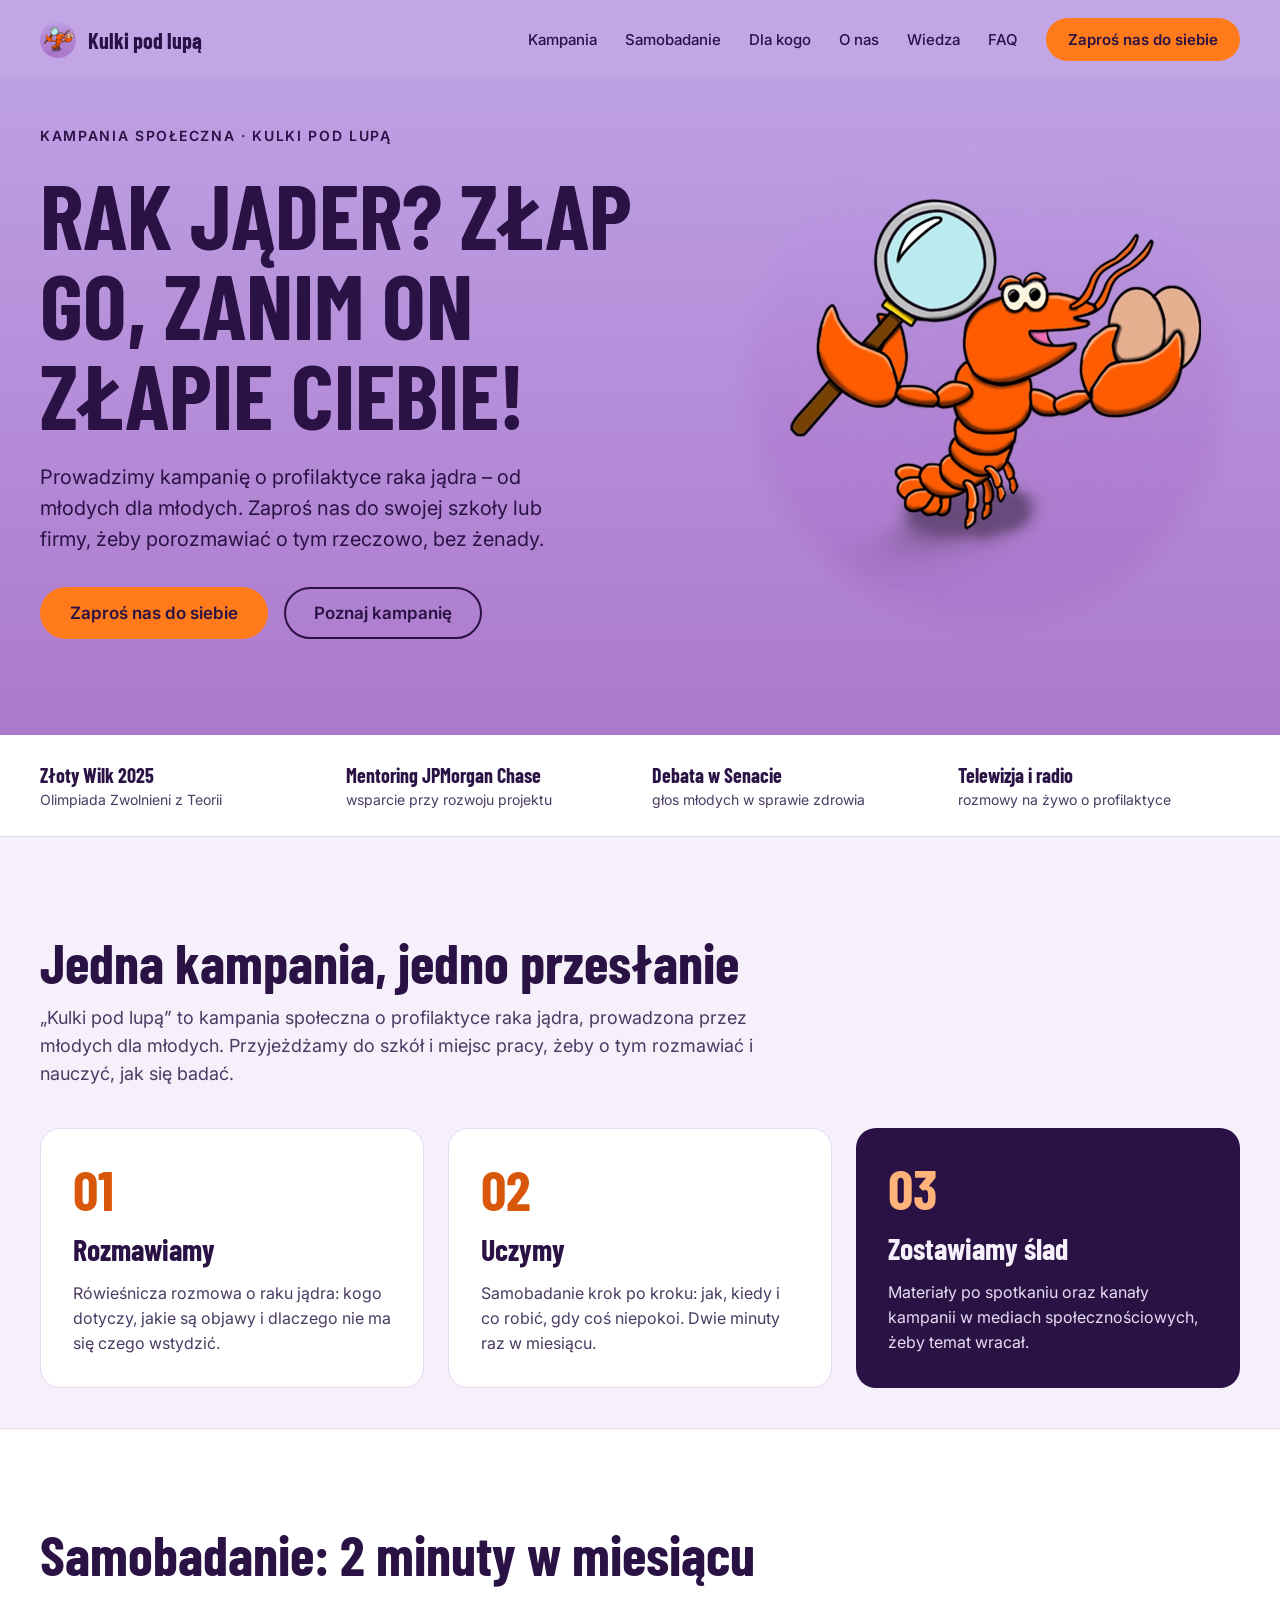
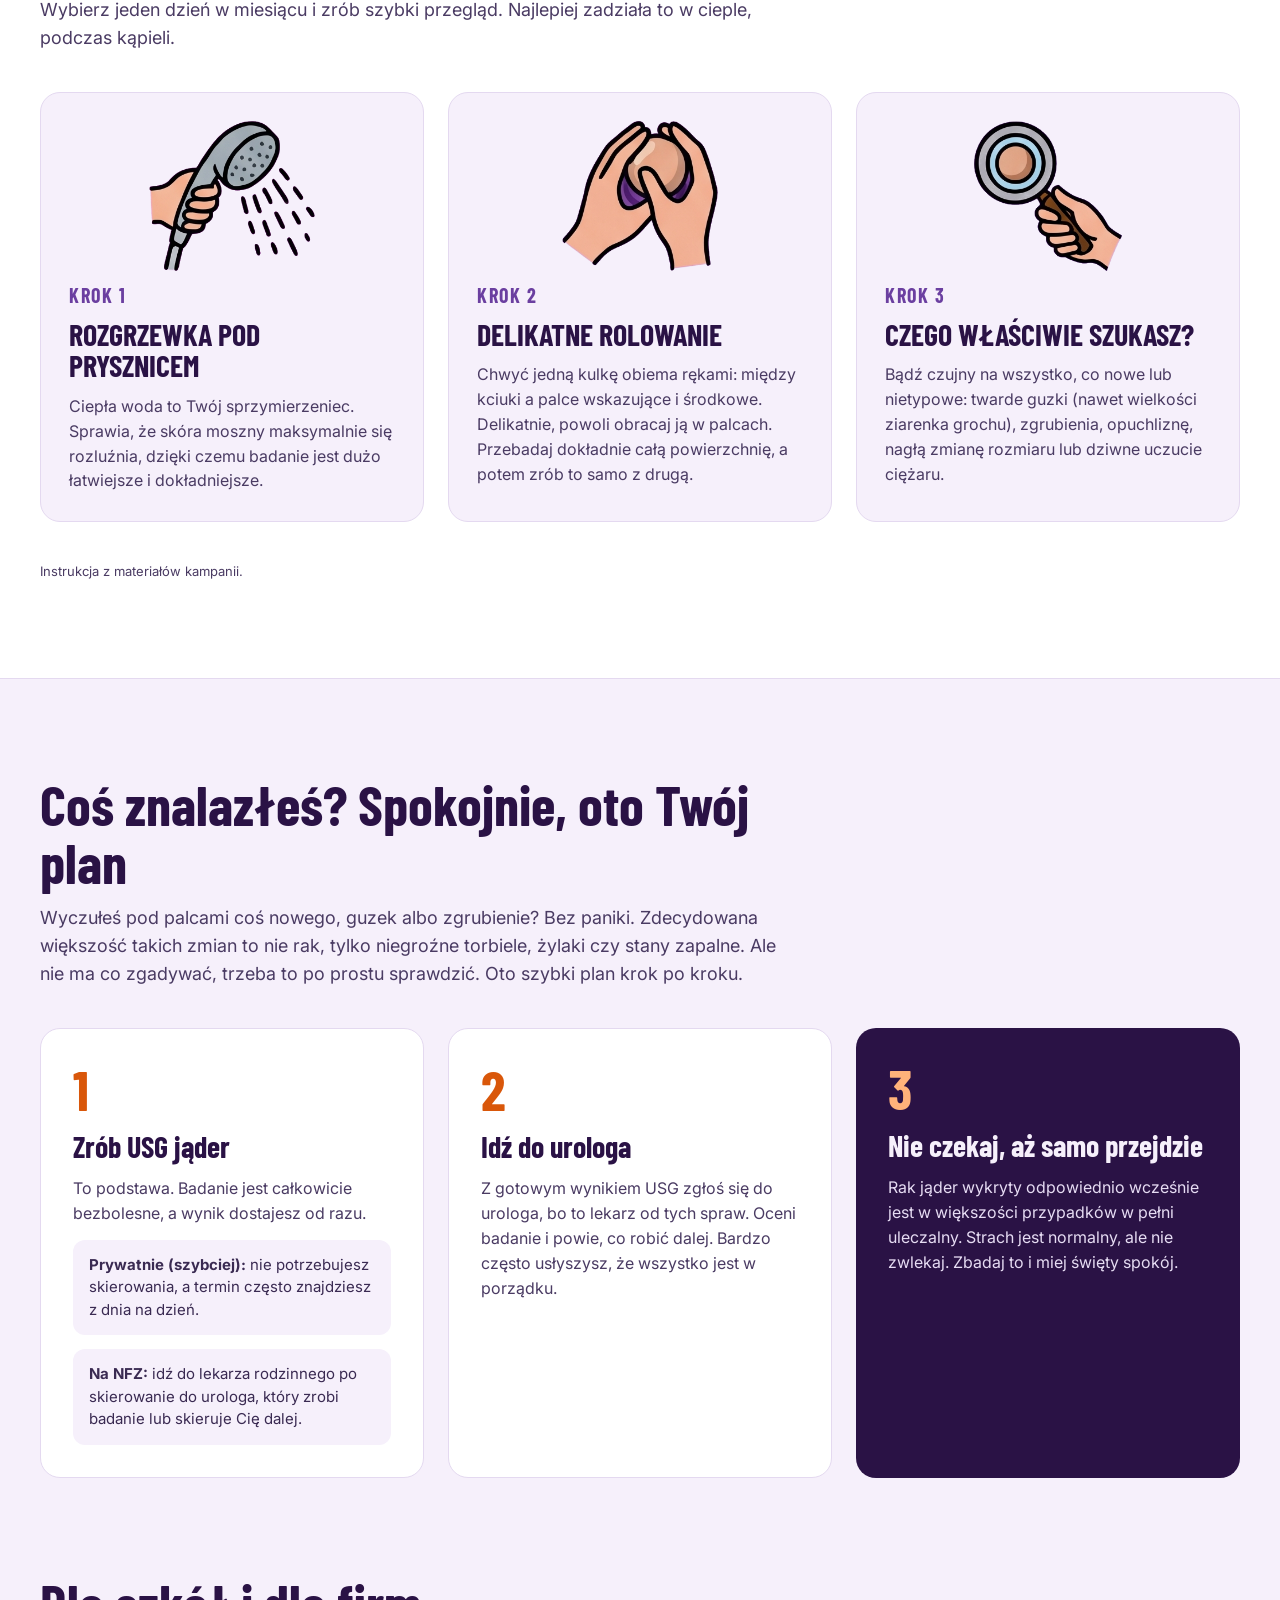
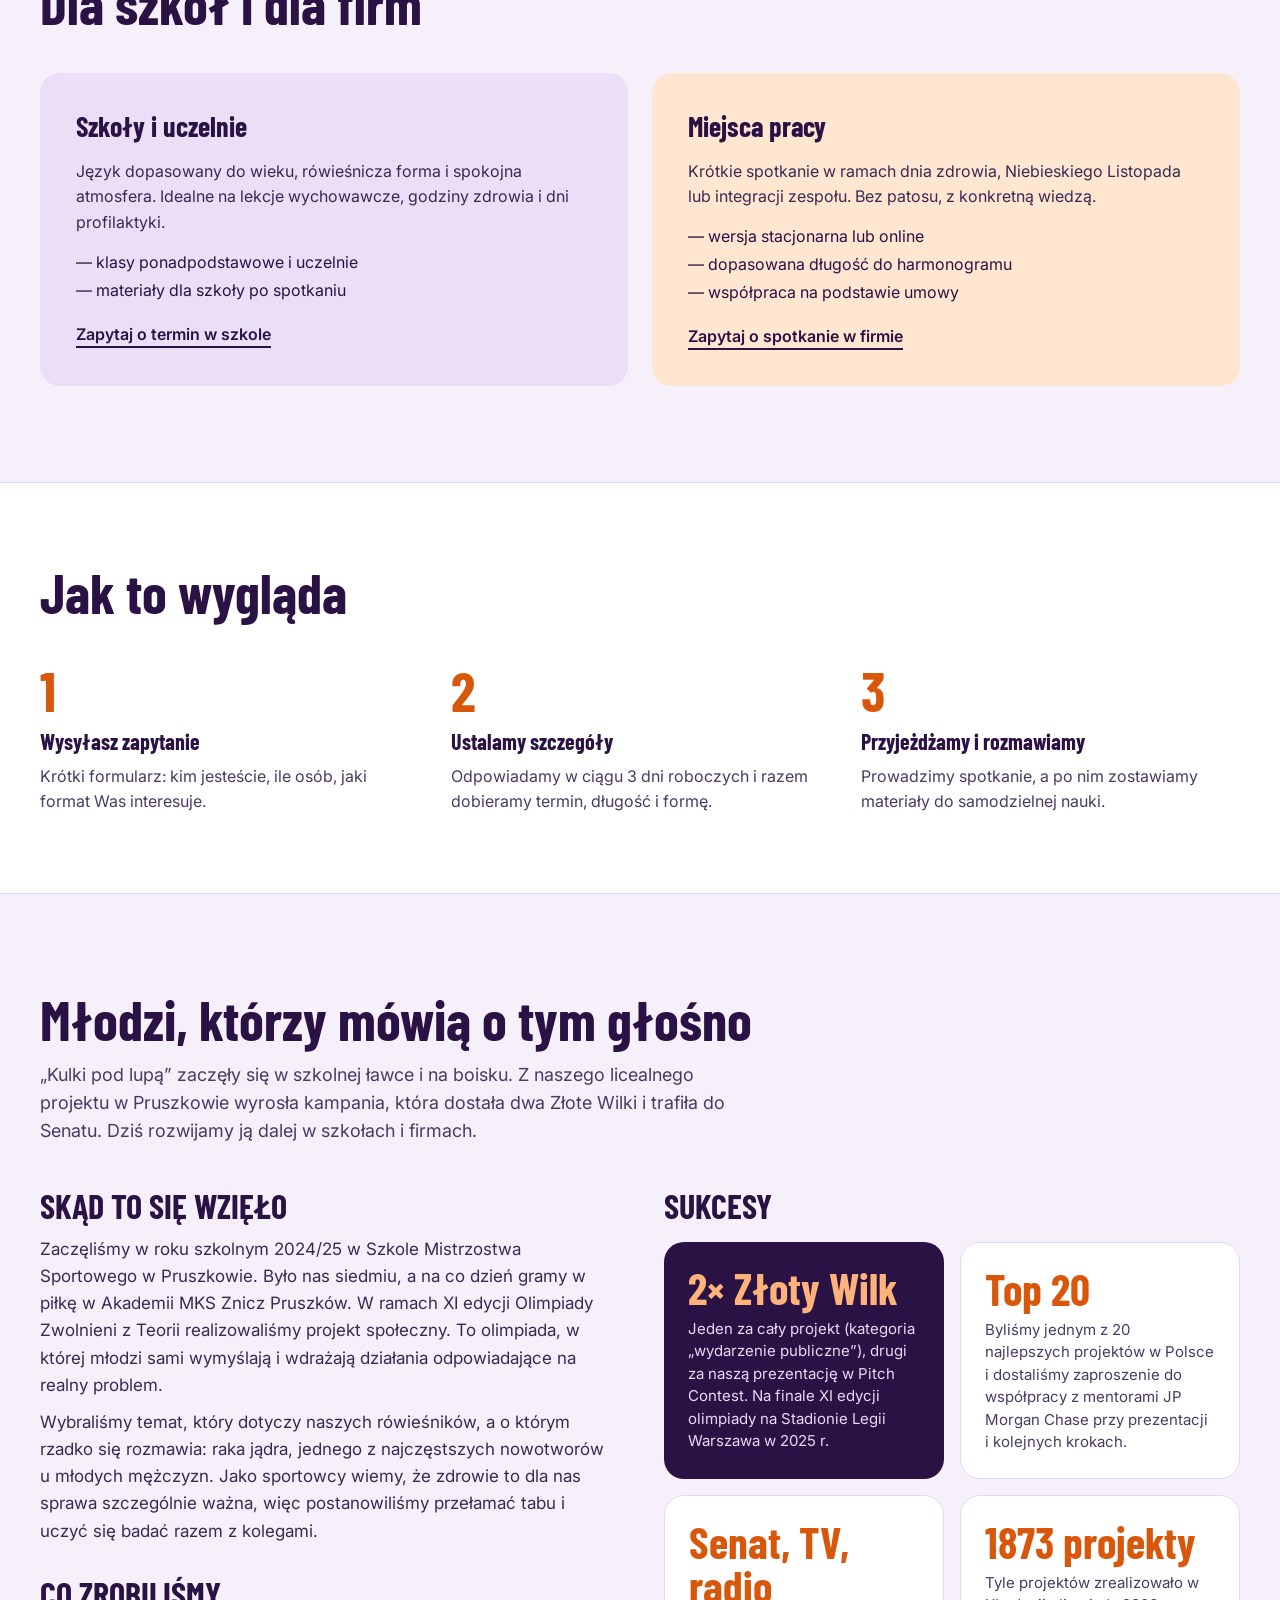
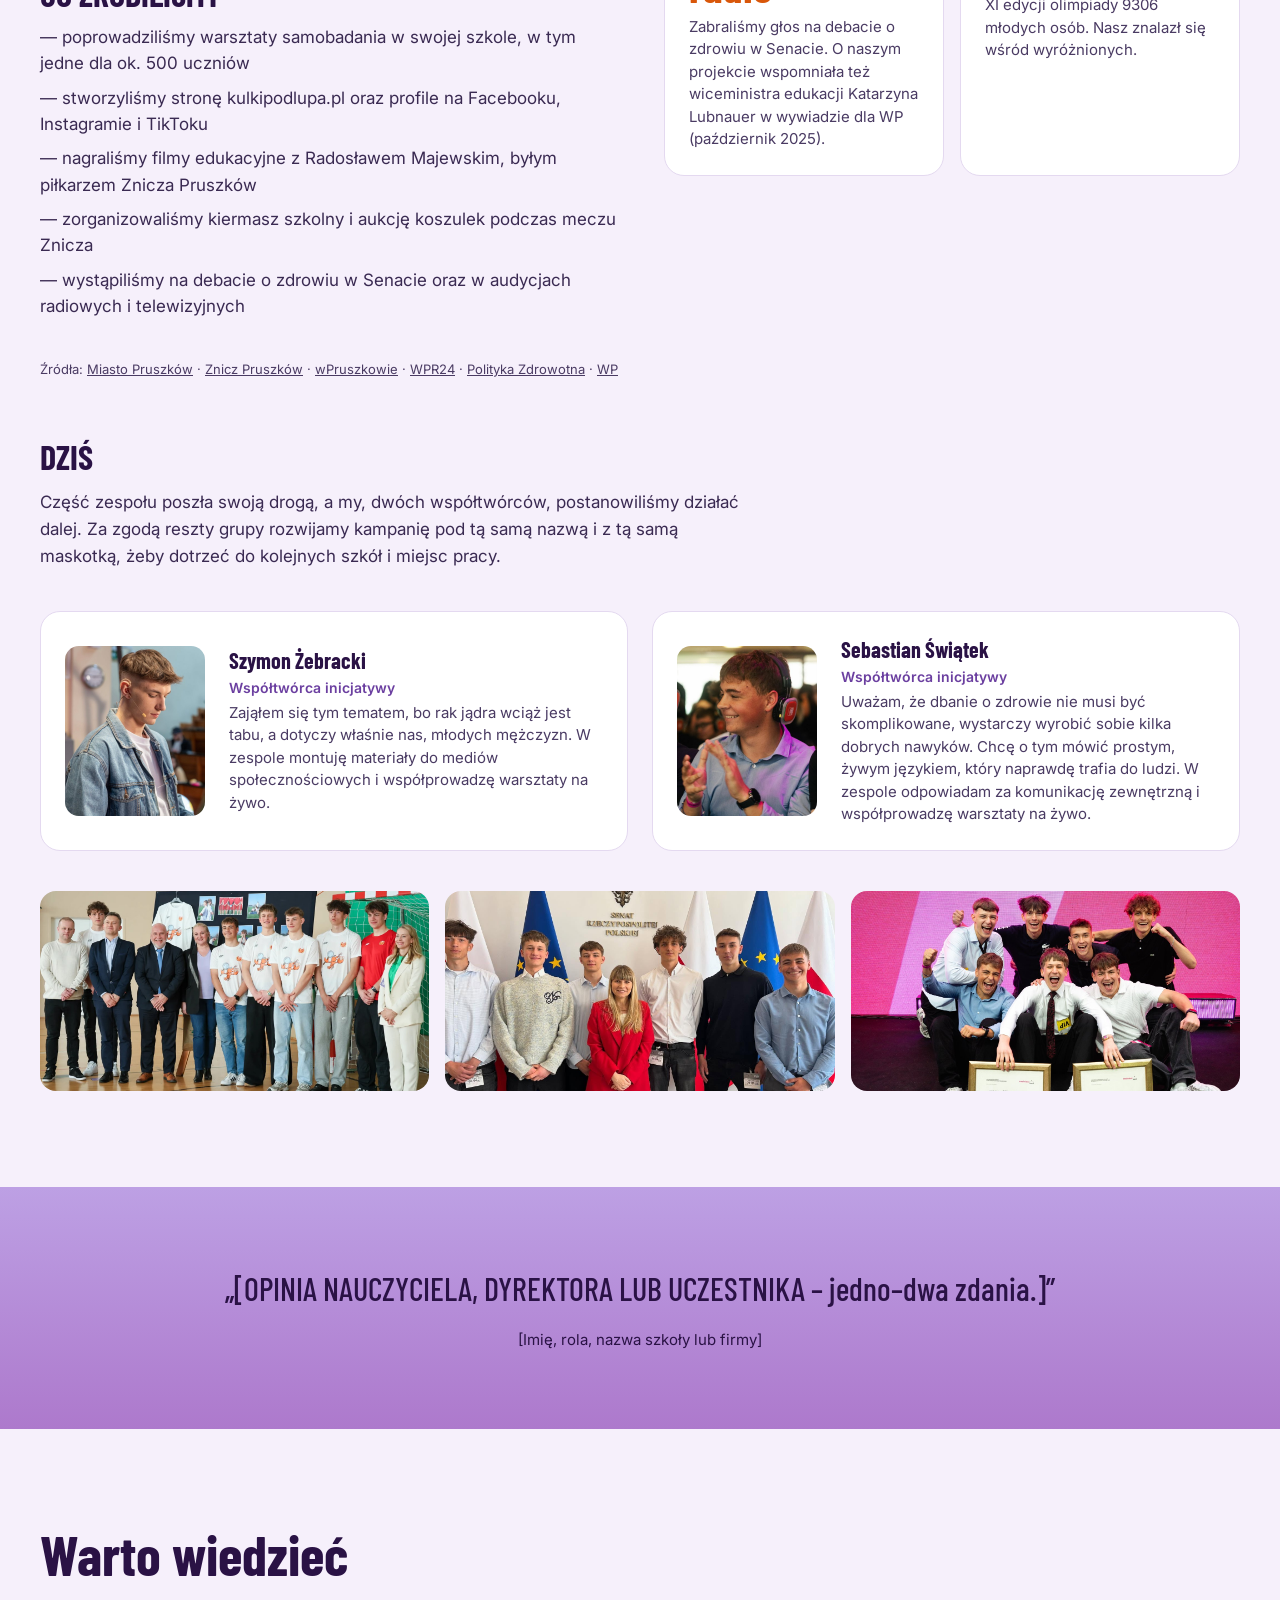
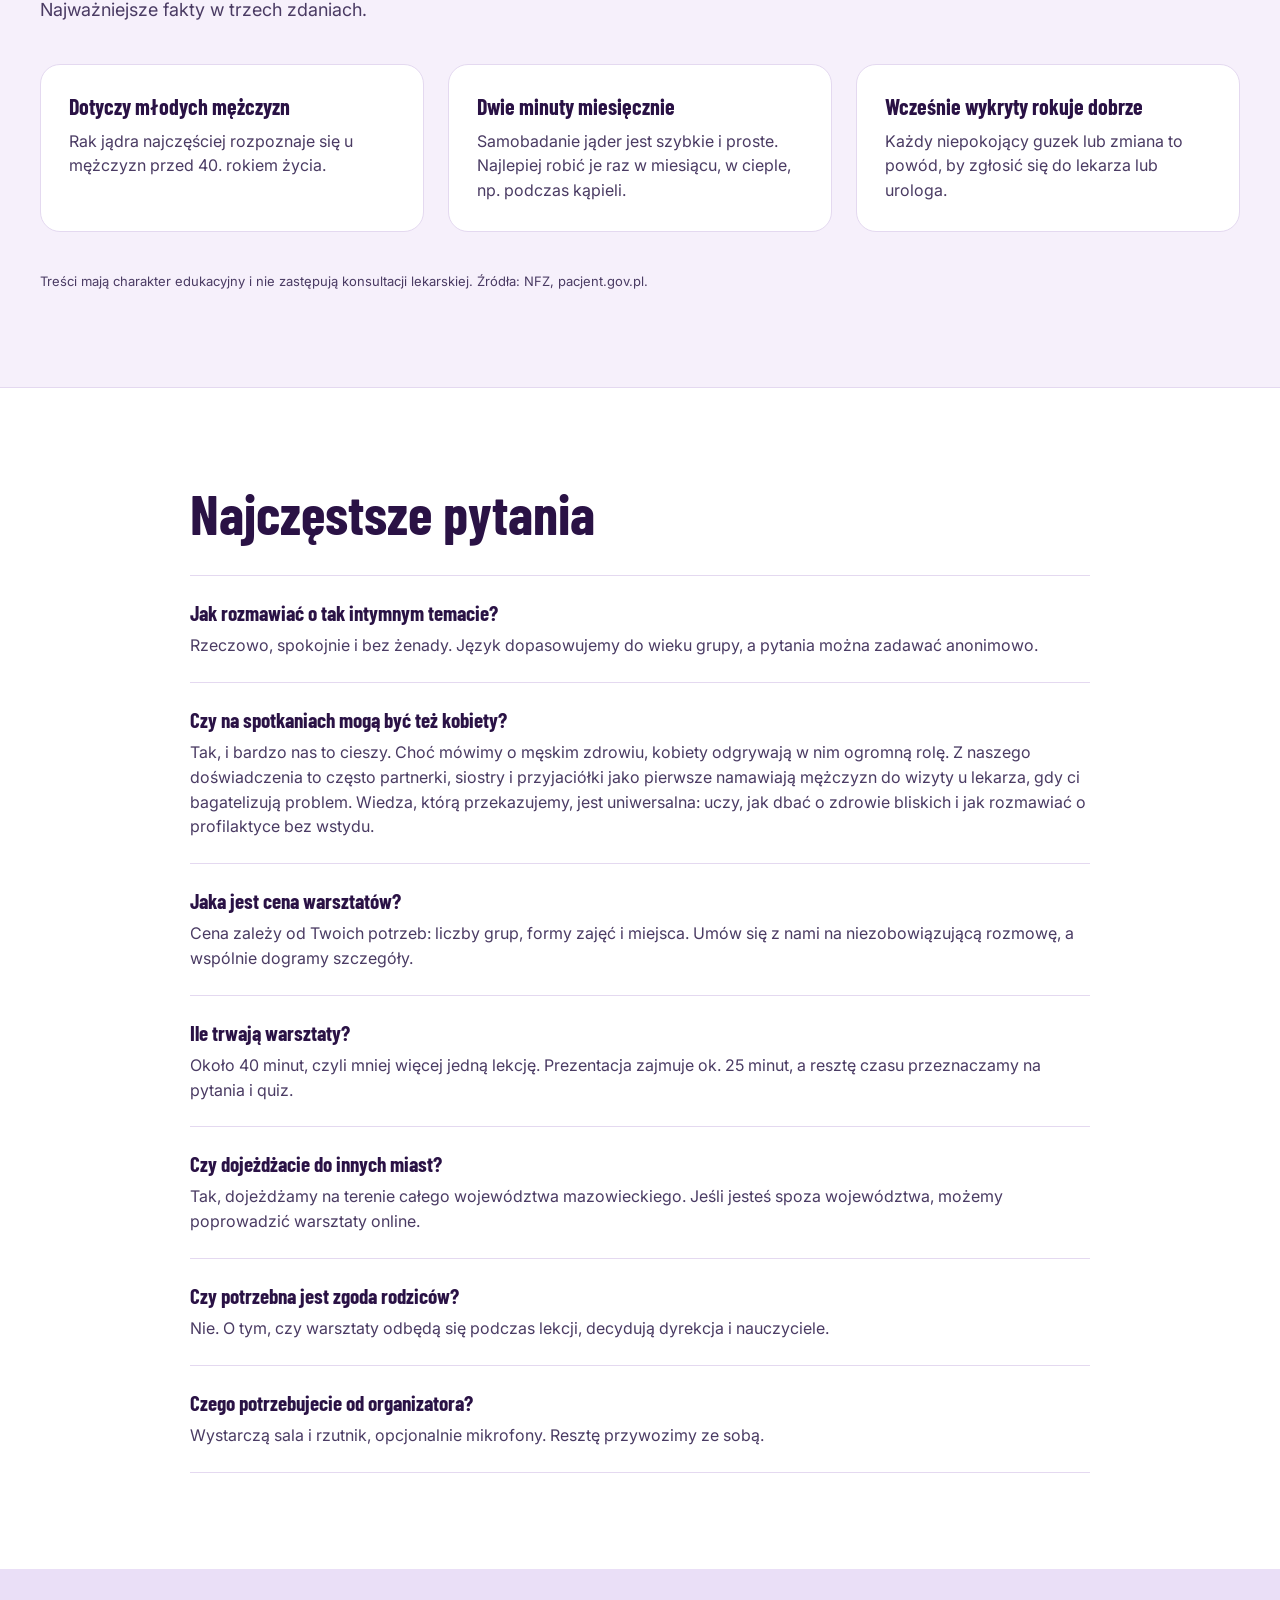
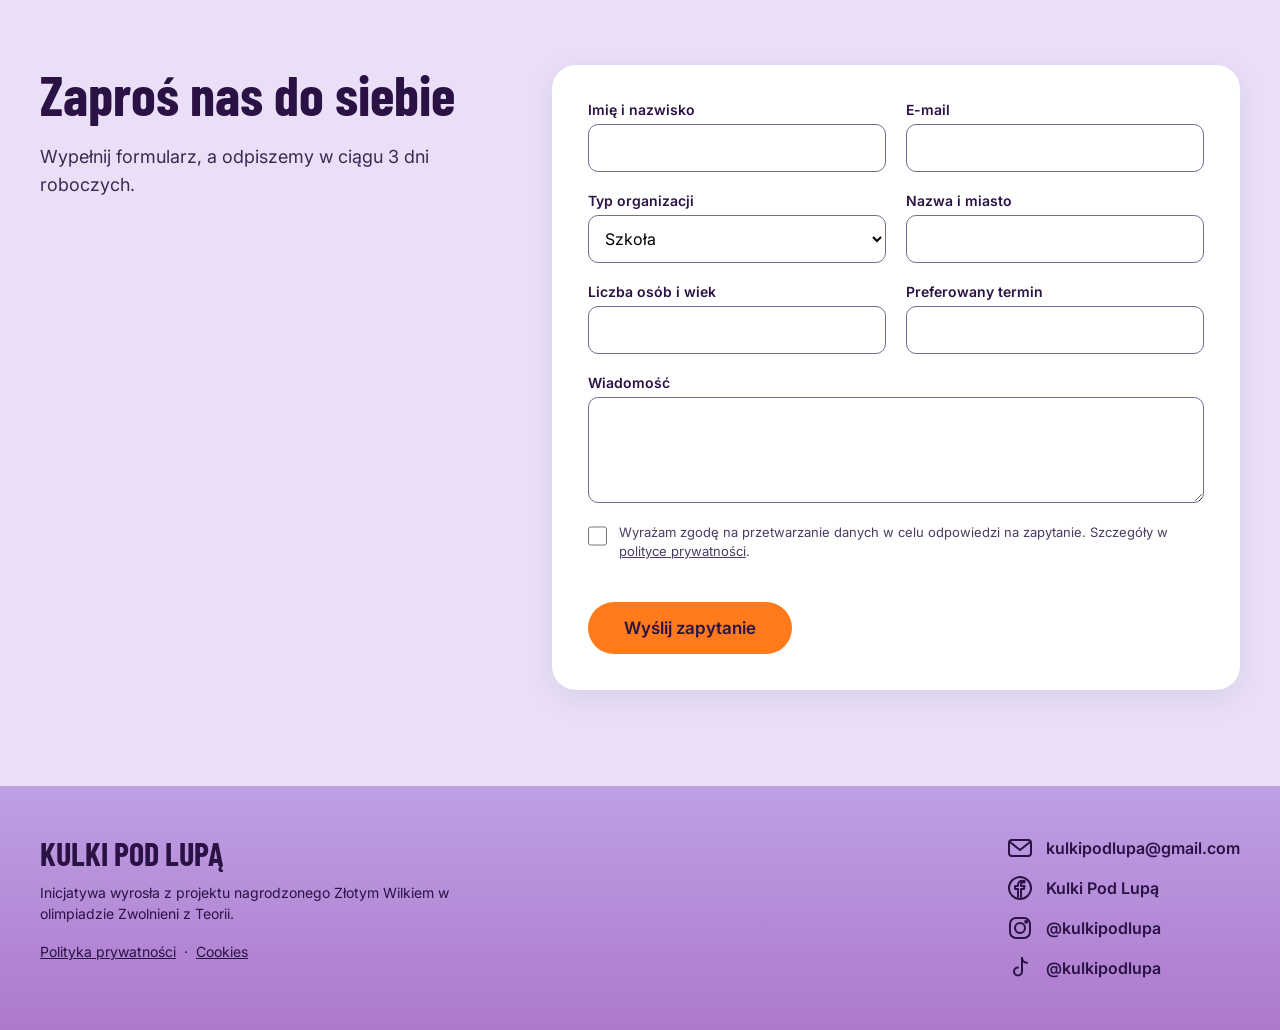
==== commit 0b2f46cc: "Usunięte placeholdery: przegląd merytoryczny i [DO USTALENIA] w ofercie - bez wzmianki o przeglądzie" ====
--- a/index.html
+++ b/index.html
@@ -118,7 +118,7 @@
 <p style="margin:0;font-size:16px;line-height:1.55;color:#4A3B63">Bądź czujny na wszystko, co nowe lub nietypowe: twarde guzki (nawet wielkości ziarenka grochu), zgrubienia, opuchliznę, nagłą zmianę rozmiaru lub dziwne uczucie ciężaru.</p>
 </div>
 </div>
-<p style="margin:0;font-size:13px;line-height:1.5;color:#4A3B63;max-width:760px">Instrukcja z materiałów kampanii. [Przegląd merytoryczny: imię i nazwisko lekarza]</p>
+<p style="margin:0;font-size:13px;line-height:1.5;color:#4A3B63;max-width:760px">Instrukcja z materiałów kampanii.</p>
 </div>
 </section>
 
@@ -161,7 +161,6 @@
 <p style="margin:0;font-size:16px;line-height:1.6;color:#3A2A52">Język dopasowany do wieku, rówieśnicza forma i spokojna atmosfera. Idealne na lekcje wychowawcze, godziny zdrowia i dni profilaktyki.</p>
 <div style="display:flex;flex-direction:column;gap:8px;font-size:16px;color:#2A1245">
 <div>— klasy ponadpodstawowe i uczelnie</div>
-<div>— informacja dla rodziców i nauczycieli [DO USTALENIA]</div>
 <div>— materiały dla szkoły po spotkaniu</div>
 </div>
 <a href="#kontakt" style="align-self:flex-start;margin-top:8px;border-bottom:2px solid #2A1245;font-weight:600;padding-bottom:2px">Zapytaj o termin w szkole</a>
@@ -170,7 +169,7 @@
 <h3 style="margin:0;font-size:28px">Miejsca pracy</h3>
 <p style="margin:0;font-size:16px;line-height:1.6;color:#3A2A52">Krótkie spotkanie w ramach dnia zdrowia, Niebieskiego Listopada lub integracji zespołu. Bez patosu, z konkretną wiedzą.</p>
 <div style="display:flex;flex-direction:column;gap:8px;font-size:16px;color:#2A1245">
-<div>— wersja stacjonarna lub online [DO USTALENIA]</div>
+<div>— wersja stacjonarna lub online</div>
 <div>— dopasowana długość do harmonogramu</div>
 <div>— współpraca na podstawie umowy</div>
 </div>
@@ -270,7 +269,7 @@
 <div style="background:#FFFFFF;border:1px solid #E4D9F0;border-radius:20px;padding:28px;display:flex;flex-direction:column;gap:10px"><h3 style="margin:0;font-size:22px">Dwie minuty miesięcznie</h3><p style="margin:0;font-size:16px;line-height:1.55;color:#4A3B63">Samobadanie jąder jest szybkie i proste. Najlepiej robić je raz w miesiącu, w cieple, np. podczas kąpieli.</p></div>
 <div style="background:#FFFFFF;border:1px solid #E4D9F0;border-radius:20px;padding:28px;display:flex;flex-direction:column;gap:10px"><h3 style="margin:0;font-size:22px">Wcześnie wykryty rokuje dobrze</h3><p style="margin:0;font-size:16px;line-height:1.55;color:#4A3B63">Każdy niepokojący guzek lub zmiana to powód, by zgłosić się do lekarza lub urologa.</p></div>
 </div>
-<p style="margin:0;font-size:13px;line-height:1.5;color:#4A3B63;max-width:760px">Treści mają charakter edukacyjny i nie zastępują konsultacji lekarskiej. Źródła: NFZ, pacjent.gov.pl. [Przegląd merytoryczny: imię i nazwisko lekarza]</p>
+<p style="margin:0;font-size:13px;line-height:1.5;color:#4A3B63;max-width:760px">Treści mają charakter edukacyjny i nie zastępują konsultacji lekarskiej. Źródła: NFZ, pacjent.gov.pl.</p>
 </div>
 </section>
 
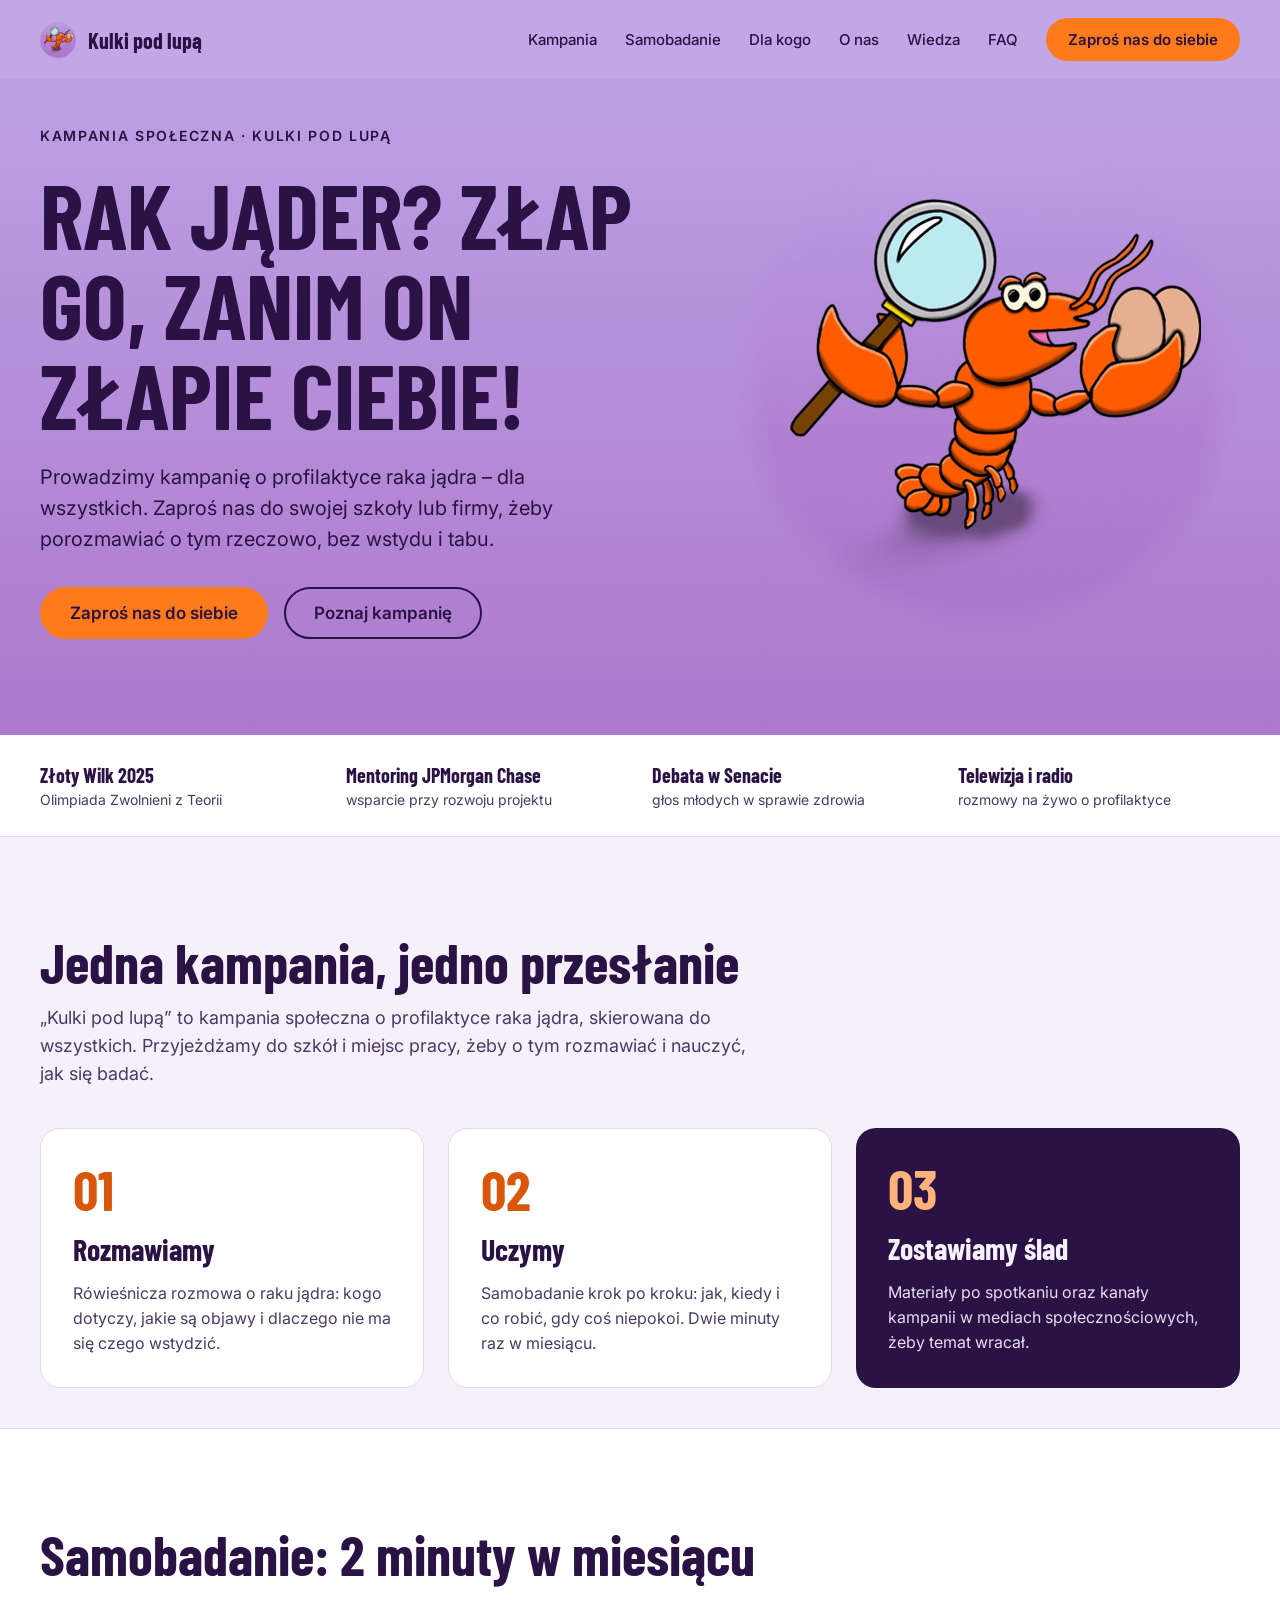
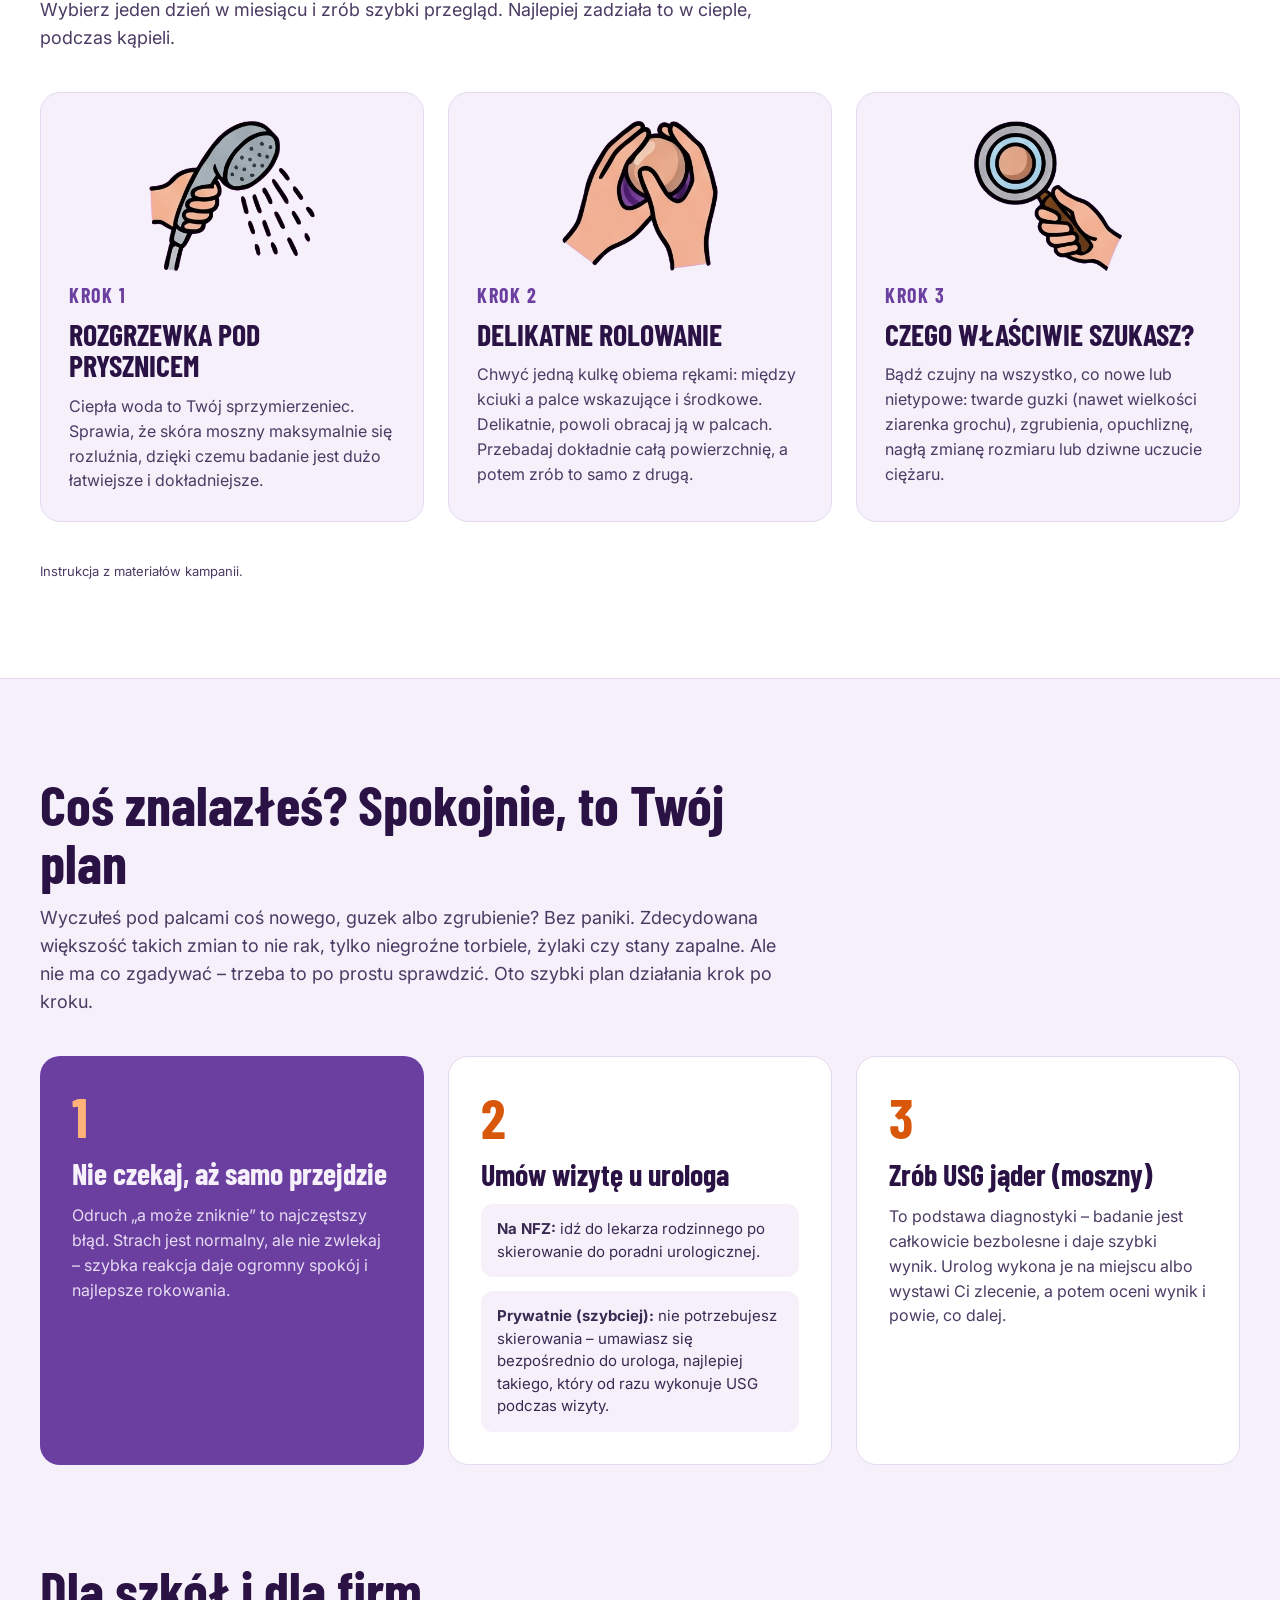
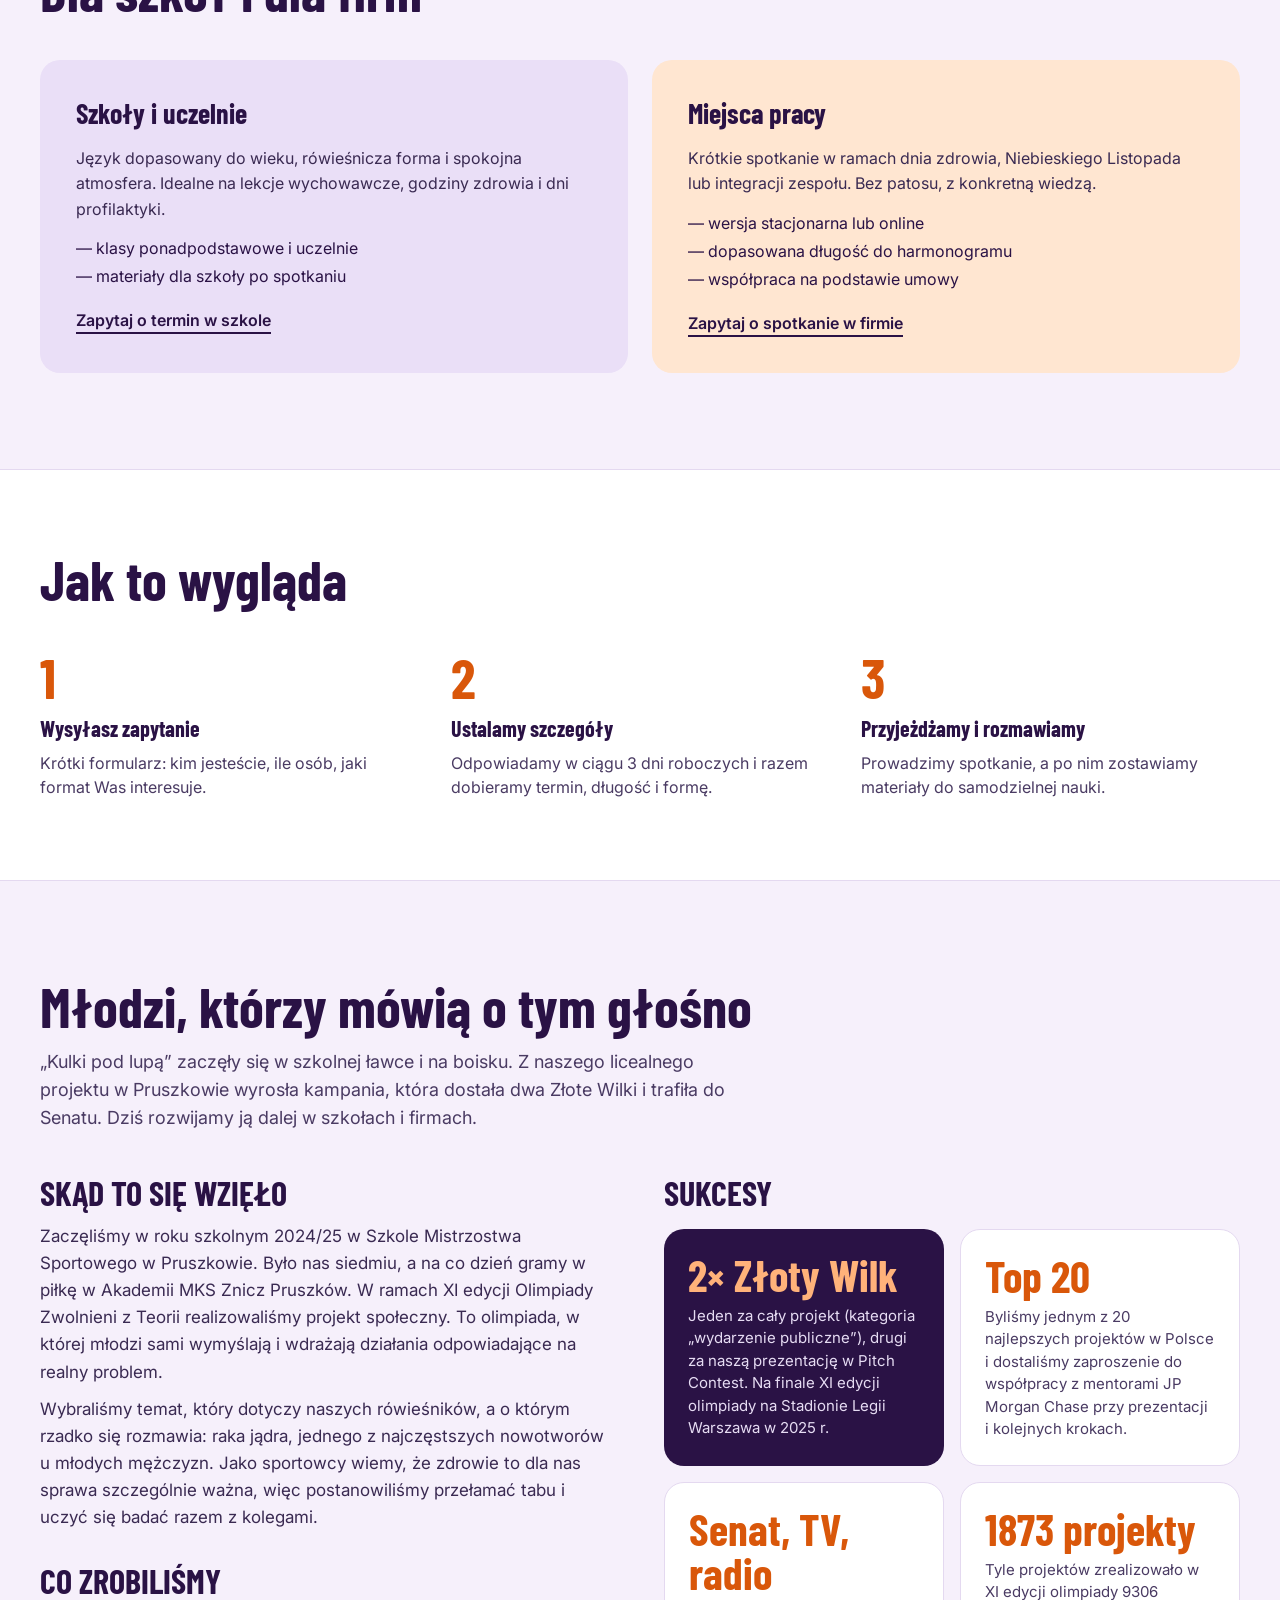
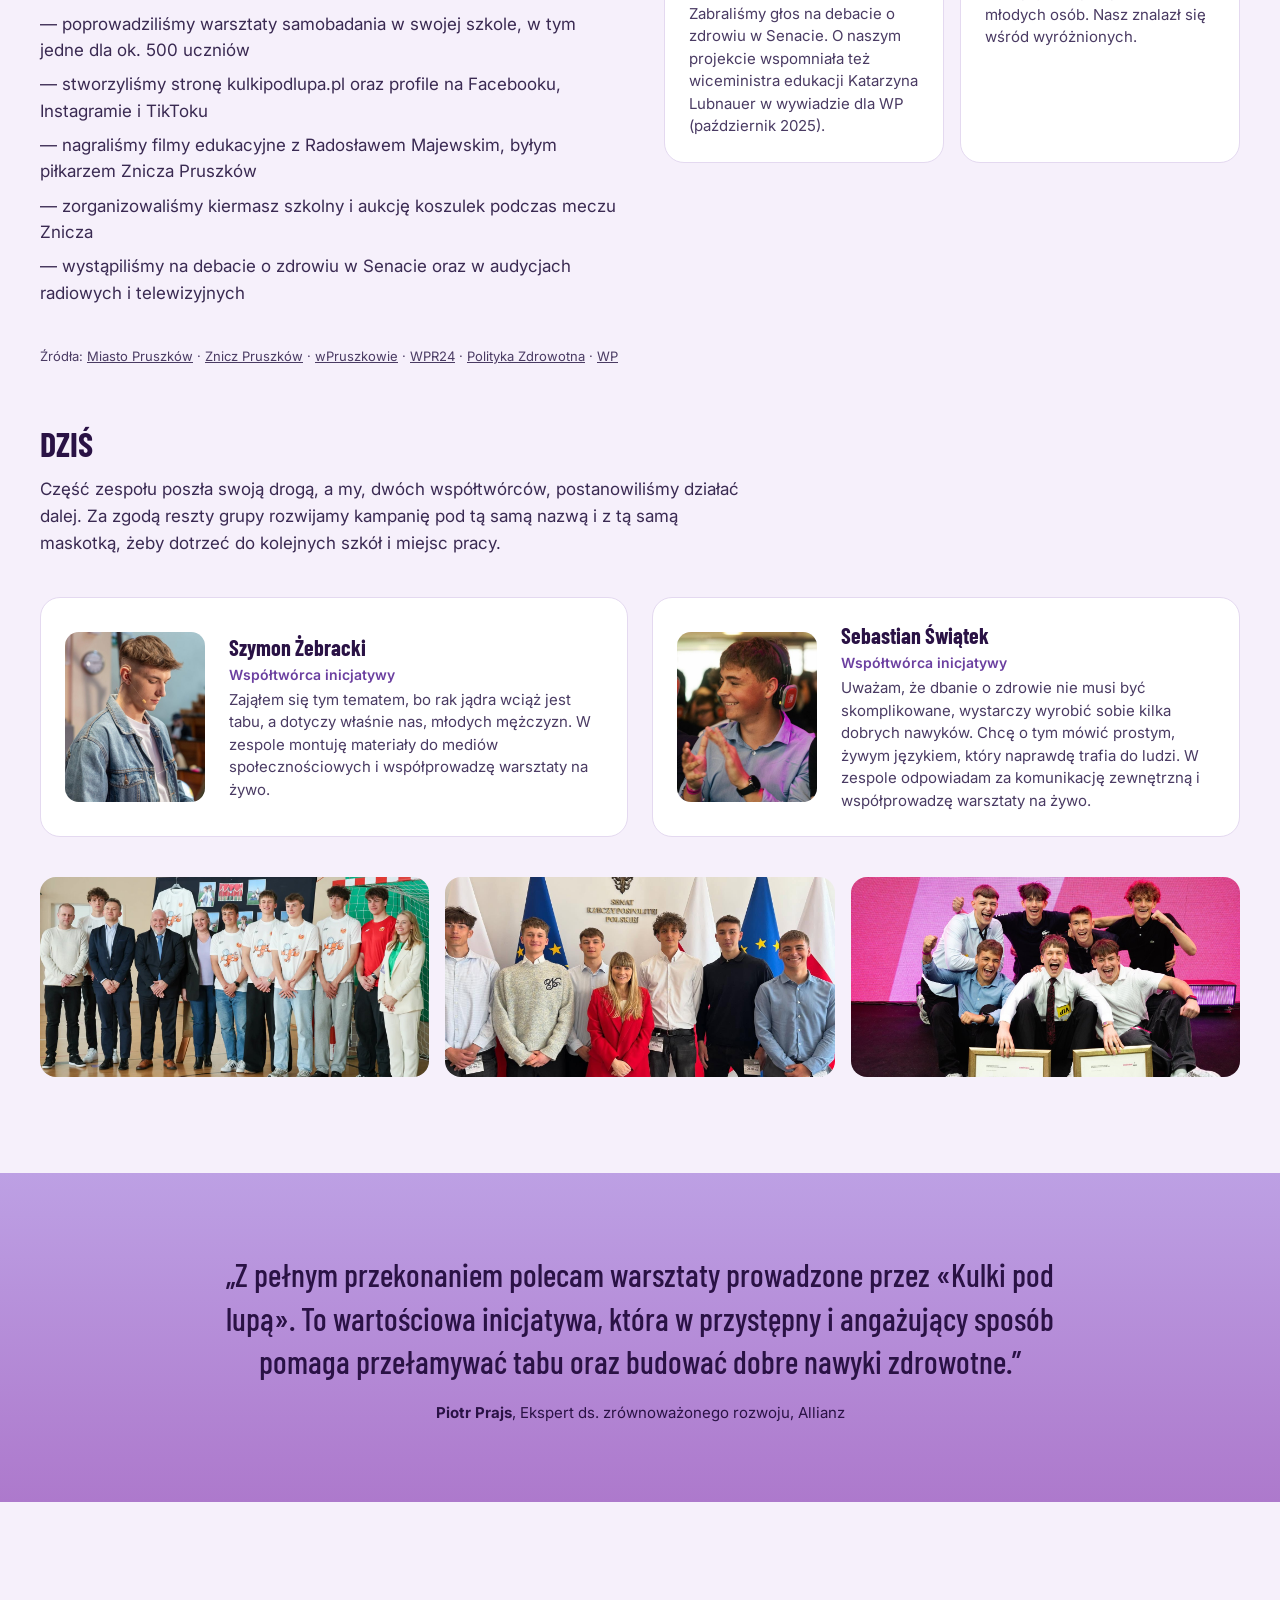
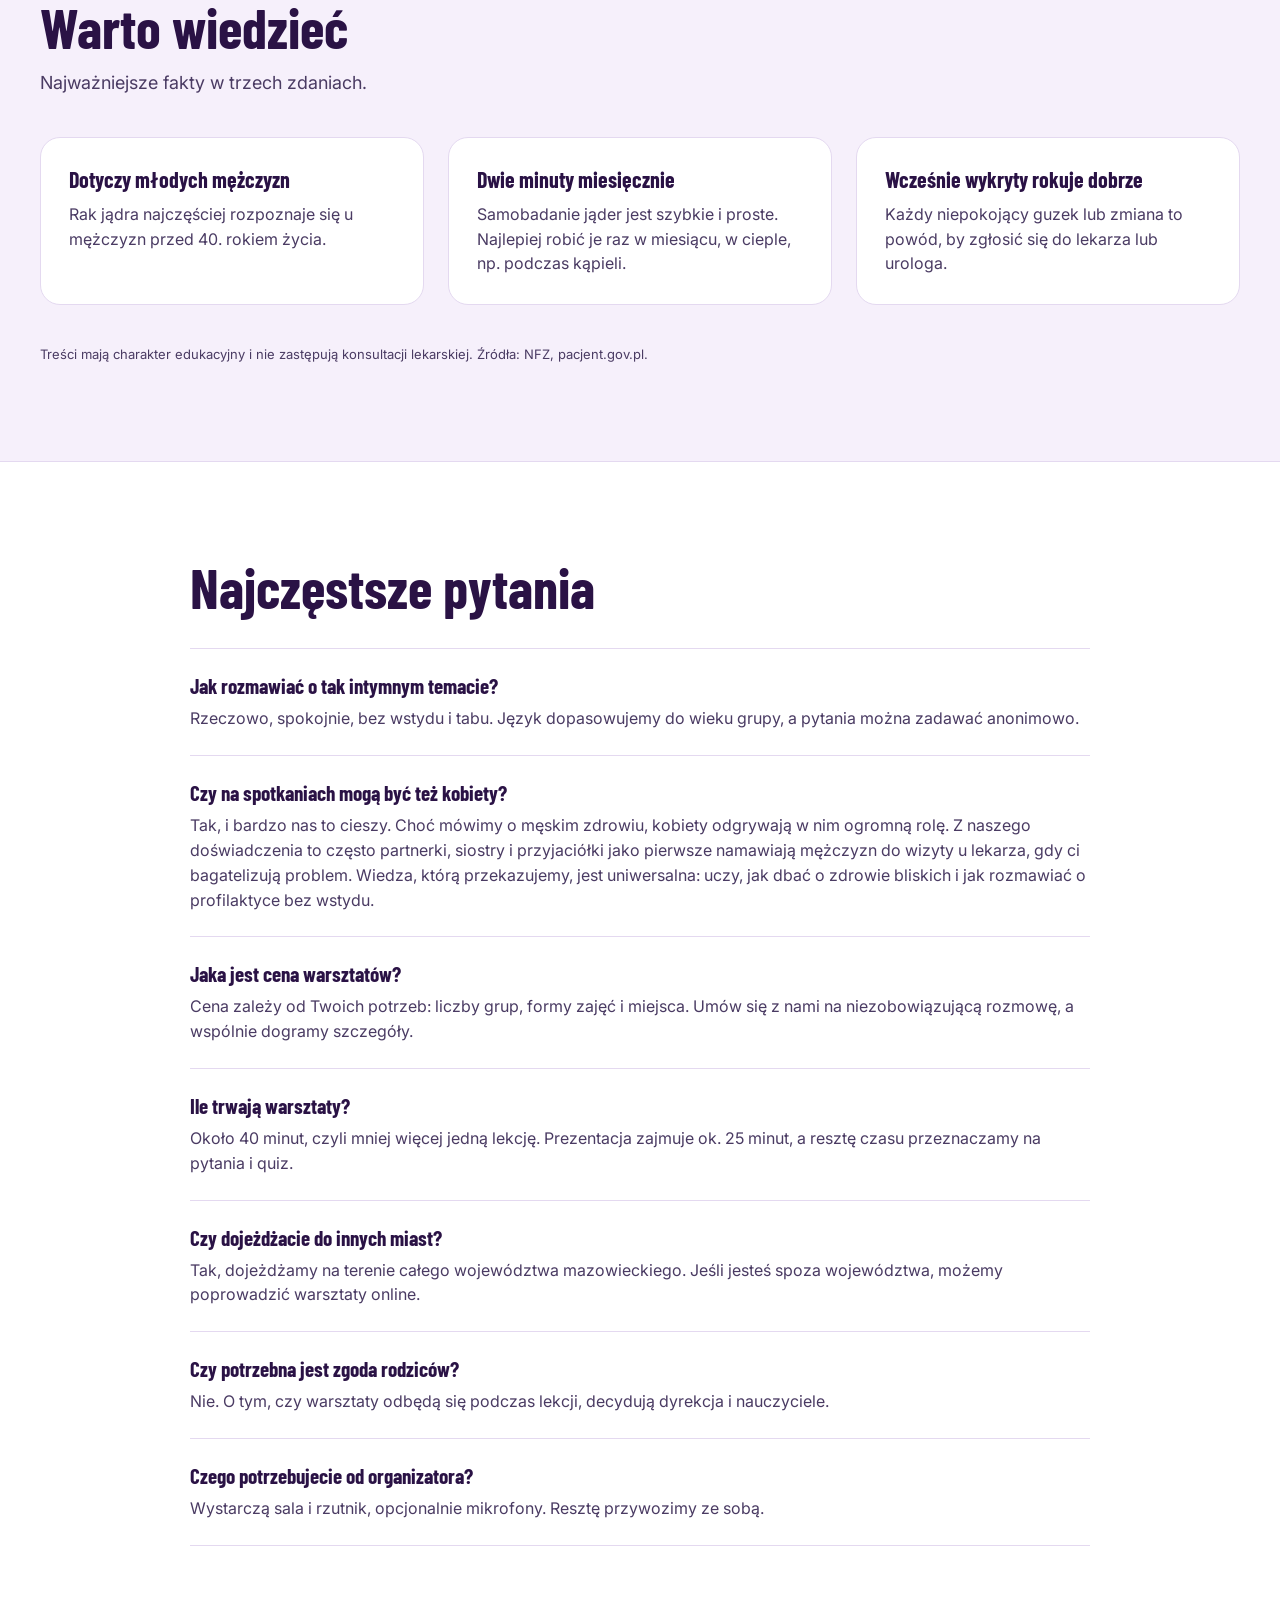
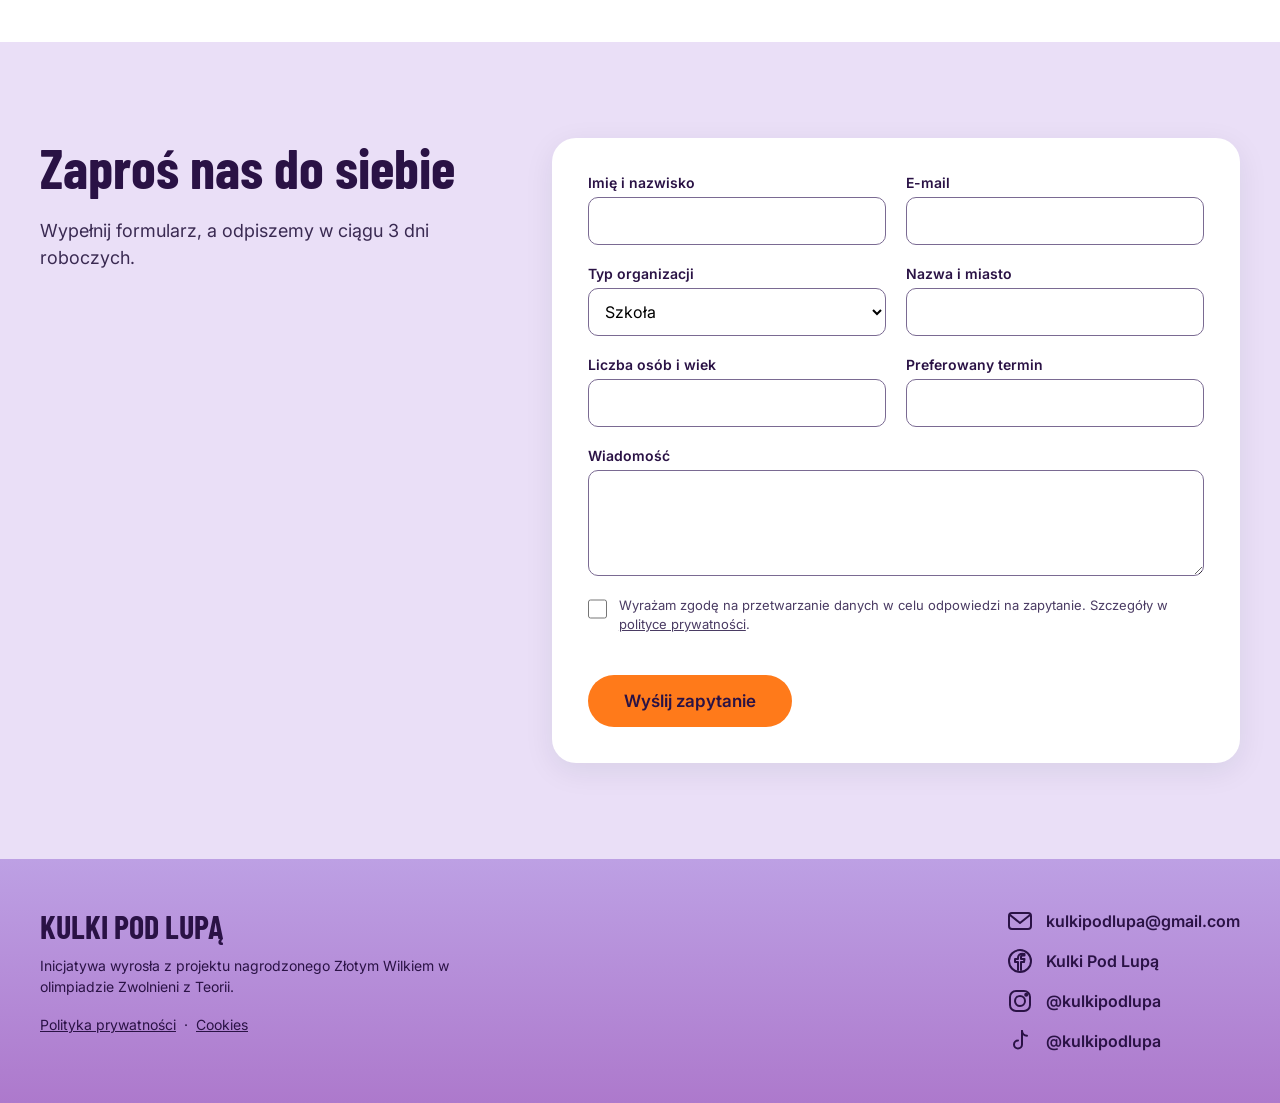
==== commit de1b14f2: "Poprawki Szymka, opinia z Allianz, linki do social mediów - 'dla wszystkich' zamiast 'od młodych dla" ====
--- a/index.html
+++ b/index.html
@@ -4,7 +4,7 @@
 <meta charset="utf-8">
 <meta name="viewport" content="width=device-width, initial-scale=1">
 <title>Kulki pod lupą – kampania o profilaktyce raka jądra</title>
-<meta name="description" content="Kampania społeczna o profilaktyce raka jądra, prowadzona przez młodych dla młodych. Zaproś nas do swojej szkoły lub firmy.">
+<meta name="description" content="Kampania społeczna o profilaktyce raka jądra, skierowana do wszystkich. Zaproś nas do swojej szkoły lub firmy.">
 <link rel="icon" href="images/maskotka.jpg">
 <link rel="preconnect" href="https://fonts.googleapis.com">
 <link rel="preconnect" href="https://fonts.gstatic.com" crossorigin>
@@ -40,7 +40,7 @@
 <div style="flex:1 1 520px;min-width:0;display:flex;flex-direction:column;gap:24px">
 <div style="font-size:14px;font-weight:600;letter-spacing:0.12em;text-transform:uppercase;color:#2A1245">Kampania społeczna · Kulki pod lupą</div>
 <h1 style="margin:0;font-size:92px;line-height:0.98;font-weight:700;text-transform:uppercase">Rak jąder? Złap go, zanim on złapie Ciebie!</h1>
-<p style="margin:0;font-size:20px;line-height:1.55;color:#2A1245;max-width:540px">Prowadzimy kampanię o profilaktyce raka jądra – od młodych dla młodych. Zaproś nas do swojej szkoły lub firmy, żeby porozmawiać o tym rzeczowo, bez żenady.</p>
+<p style="margin:0;font-size:20px;line-height:1.55;color:#2A1245;max-width:540px">Prowadzimy kampanię o profilaktyce raka jądra – dla wszystkich. Zaproś nas do swojej szkoły lub firmy, żeby porozmawiać o tym rzeczowo, bez wstydu i tabu.</p>
 <div style="display:flex;flex-wrap:wrap;gap:16px;margin-top:8px">
 <a href="#kontakt" style="display:inline-block;background:#FF7A1A;color:#2A1245;padding:16px 30px;border-radius:999px;font-weight:600;font-size:17px;min-height:20px">Zaproś nas do siebie</a>
 <a href="#kampania" style="display:inline-block;border:2px solid #2A1245;color:#2A1245;padding:14px 28px;border-radius:999px;font-weight:600;font-size:17px">Poznaj kampanię</a>
@@ -69,7 +69,7 @@
 <div style="max-width:1200px;margin:0 auto;padding:0 40px;display:flex;flex-direction:column;gap:40px">
 <div style="display:flex;flex-direction:column;gap:12px;max-width:720px">
 <h2 style="margin:0;font-size:56px;line-height:1.05">Jedna kampania, jedno przesłanie</h2>
-<p style="margin:0;font-size:18px;line-height:1.55;color:#4A3B63">„Kulki pod lupą” to kampania społeczna o profilaktyce raka jądra, prowadzona przez młodych dla młodych. Przyjeżdżamy do szkół i miejsc pracy, żeby o tym rozmawiać i nauczyć, jak się badać.</p>
+<p style="margin:0;font-size:18px;line-height:1.55;color:#4A3B63">„Kulki pod lupą” to kampania społeczna o profilaktyce raka jądra, skierowana do wszystkich. Przyjeżdżamy do szkół i miejsc pracy, żeby o tym rozmawiać i nauczyć, jak się badać.</p>
 </div>
 <div style="display:grid;grid-template-columns:repeat(auto-fit,minmax(300px,1fr));gap:24px">
 <div style="background:#FFFFFF;border:1px solid #E4D9F0;border-radius:20px;padding:32px;display:flex;flex-direction:column;gap:14px">
@@ -126,26 +126,25 @@
 <section id="co-dalej" style="padding:96px 0 40px">
 <div style="max-width:1200px;margin:0 auto;padding:0 40px;display:flex;flex-direction:column;gap:40px">
 <div style="display:flex;flex-direction:column;gap:12px;max-width:760px">
-<h2 style="margin:0;font-size:56px;line-height:1.05">Coś znalazłeś? Spokojnie, oto Twój plan</h2>
-<p style="margin:0;font-size:18px;line-height:1.55;color:#4A3B63">Wyczułeś pod palcami coś nowego, guzek albo zgrubienie? Bez paniki. Zdecydowana większość takich zmian to nie rak, tylko niegroźne torbiele, żylaki czy stany zapalne. Ale nie ma co zgadywać, trzeba to po prostu sprawdzić. Oto szybki plan krok po kroku.</p>
+<h2 style="margin:0;font-size:56px;line-height:1.05">Coś znalazłeś? Spokojnie, to Twój plan</h2>
+<p style="margin:0;font-size:18px;line-height:1.55;color:#4A3B63">Wyczułeś pod palcami coś nowego, guzek albo zgrubienie? Bez paniki. Zdecydowana większość takich zmian to nie rak, tylko niegroźne torbiele, żylaki czy stany zapalne. Ale nie ma co zgadywać – trzeba to po prostu sprawdzić. Oto szybki plan działania krok po kroku.</p>
 </div>
 <div style="display:grid;grid-template-columns:repeat(auto-fit,minmax(300px,1fr));gap:24px">
-<div style="background:#FFFFFF;border:1px solid #E4D9F0;border-radius:20px;padding:32px;display:flex;flex-direction:column;gap:14px">
-<div style="font-family:'Barlow Condensed',sans-serif;font-weight:700;font-size:56px;line-height:1;color:#D9570A">1</div>
-<h3 style="margin:0;font-size:30px;line-height:1.05">Zrób USG jąder</h3>
-<p style="margin:0;font-size:16px;line-height:1.55;color:#4A3B63">To podstawa. Badanie jest całkowicie bezbolesne, a wynik dostajesz od razu.</p>
-<div style="background:#F6F0FB;border-radius:12px;padding:14px 16px;font-size:15px;line-height:1.5;color:#3A2A52"><strong>Prywatnie (szybciej):</strong> nie potrzebujesz skierowania, a termin często znajdziesz z dnia na dzień.</div>
-<div style="background:#F6F0FB;border-radius:12px;padding:14px 16px;font-size:15px;line-height:1.5;color:#3A2A52"><strong>Na NFZ:</strong> idź do lekarza rodzinnego po skierowanie do urologa, który zrobi badanie lub skieruje Cię dalej.</div>
+<div style="background:#6B3FA0;color:#F6F0FB;border-radius:20px;padding:32px;display:flex;flex-direction:column;gap:14px">
+<div style="font-family:'Barlow Condensed',sans-serif;font-weight:700;font-size:56px;line-height:1;color:#FFB27A">1</div>
+<h3 style="margin:0;font-size:30px;line-height:1.05">Nie czekaj, aż samo przejdzie</h3>
+<p style="margin:0;font-size:16px;line-height:1.55;color:#E6DCF3">Odruch „a może zniknie” to najczęstszy błąd. Strach jest normalny, ale nie zwlekaj – szybka reakcja daje ogromny spokój i najlepsze rokowania.</p>
 </div>
 <div style="background:#FFFFFF;border:1px solid #E4D9F0;border-radius:20px;padding:32px;display:flex;flex-direction:column;gap:14px">
 <div style="font-family:'Barlow Condensed',sans-serif;font-weight:700;font-size:56px;line-height:1;color:#D9570A">2</div>
-<h3 style="margin:0;font-size:30px;line-height:1.05">Idź do urologa</h3>
-<p style="margin:0;font-size:16px;line-height:1.55;color:#4A3B63">Z gotowym wynikiem USG zgłoś się do urologa, bo to lekarz od tych spraw. Oceni badanie i powie, co robić dalej. Bardzo często usłyszysz, że wszystko jest w porządku.</p>
-</div>
-<div style="background:#2A1245;color:#F6F0FB;border-radius:20px;padding:32px;display:flex;flex-direction:column;gap:14px">
-<div style="font-family:'Barlow Condensed',sans-serif;font-weight:700;font-size:56px;line-height:1;color:#FFB27A">3</div>
-<h3 style="margin:0;font-size:30px;line-height:1.05">Nie czekaj, aż samo przejdzie</h3>
-<p style="margin:0;font-size:16px;line-height:1.55;color:#E6DCF3">Rak jąder wykryty odpowiednio wcześnie jest w większości przypadków w pełni uleczalny. Strach jest normalny, ale nie zwlekaj. Zbadaj to i miej święty spokój.</p>
+<h3 style="margin:0;font-size:30px;line-height:1.05">Umów wizytę u urologa</h3>
+<div style="background:#F6F0FB;border-radius:12px;padding:14px 16px;font-size:15px;line-height:1.5;color:#3A2A52"><strong>Na NFZ:</strong> idź do lekarza rodzinnego po skierowanie do poradni urologicznej.</div>
+<div style="background:#F6F0FB;border-radius:12px;padding:14px 16px;font-size:15px;line-height:1.5;color:#3A2A52"><strong>Prywatnie (szybciej):</strong> nie potrzebujesz skierowania – umawiasz się bezpośrednio do urologa, najlepiej takiego, który od razu wykonuje USG podczas wizyty.</div>
+</div>
+<div style="background:#FFFFFF;border:1px solid #E4D9F0;border-radius:20px;padding:32px;display:flex;flex-direction:column;gap:14px">
+<div style="font-family:'Barlow Condensed',sans-serif;font-weight:700;font-size:56px;line-height:1;color:#D9570A">3</div>
+<h3 style="margin:0;font-size:30px;line-height:1.05">Zrób USG jąder (moszny)</h3>
+<p style="margin:0;font-size:16px;line-height:1.55;color:#4A3B63">To podstawa diagnostyki – badanie jest całkowicie bezbolesne i daje szybki wynik. Urolog wykona je na miejscu albo wystawi Ci zlecenie, a potem oceni wynik i powie, co dalej.</p>
 </div>
 </div>
 </div>
@@ -252,8 +251,8 @@
 <!-- OPINIA -->
 <section style="background:linear-gradient(180deg,#BDA0E4 0%,#AD79CC 100%);color:#2A1245;padding:80px 0">
 <div style="max-width:900px;margin:0 auto;padding:0 40px;display:flex;flex-direction:column;gap:20px;text-align:center;align-items:center">
-<div style="font-family:'Barlow Condensed',sans-serif;font-size:32px;line-height:1.35;font-weight:500">„[OPINIA NAUCZYCIELA, DYREKTORA LUB UCZESTNIKA – jedno–dwa zdania.]”</div>
-<div style="font-size:15px;color:#2A1245">[Imię, rola, nazwa szkoły lub firmy]</div>
+<div style="font-family:'Barlow Condensed',sans-serif;font-size:32px;line-height:1.35;font-weight:500">„Z pełnym przekonaniem polecam warsztaty prowadzone przez «Kulki pod lupą». To wartościowa inicjatywa, która w przystępny i angażujący sposób pomaga przełamywać tabu oraz budować dobre nawyki zdrowotne.”</div>
+<div style="font-size:15px;color:#2A1245"><strong>Piotr Prajs</strong>, Ekspert ds. zrównoważonego rozwoju, Allianz</div>
 </div>
 </section>
 
@@ -278,7 +277,7 @@
 <div style="max-width:900px;margin:0 auto;padding:0 40px;display:flex;flex-direction:column;gap:32px">
 <h2 style="margin:0;font-size:56px;line-height:1.05">Najczęstsze pytania</h2>
 <div style="display:flex;flex-direction:column;gap:0">
-<div style="padding:24px 0;border-top:1px solid #E4D9F0"><h3 style="margin:0 0 8px;font-size:21px">Jak rozmawiać o tak intymnym temacie?</h3><p style="margin:0;font-size:16px;line-height:1.55;color:#4A3B63">Rzeczowo, spokojnie i bez żenady. Język dopasowujemy do wieku grupy, a pytania można zadawać anonimowo.</p></div>
+<div style="padding:24px 0;border-top:1px solid #E4D9F0"><h3 style="margin:0 0 8px;font-size:21px">Jak rozmawiać o tak intymnym temacie?</h3><p style="margin:0;font-size:16px;line-height:1.55;color:#4A3B63">Rzeczowo, spokojnie, bez wstydu i tabu. Język dopasowujemy do wieku grupy, a pytania można zadawać anonimowo.</p></div>
 <div style="padding:24px 0;border-top:1px solid #E4D9F0"><h3 style="margin:0 0 8px;font-size:21px">Czy na spotkaniach mogą być też kobiety?</h3><p style="margin:0;font-size:16px;line-height:1.55;color:#4A3B63">Tak, i bardzo nas to cieszy. Choć mówimy o męskim zdrowiu, kobiety odgrywają w nim ogromną rolę. Z naszego doświadczenia to często partnerki, siostry i przyjaciółki jako pierwsze namawiają mężczyzn do wizyty u lekarza, gdy ci bagatelizują problem. Wiedza, którą przekazujemy, jest uniwersalna: uczy, jak dbać o zdrowie bliskich i jak rozmawiać o profilaktyce bez wstydu.</p></div>
 <div style="padding:24px 0;border-top:1px solid #E4D9F0"><h3 style="margin:0 0 8px;font-size:21px">Jaka jest cena warsztatów?</h3><p style="margin:0;font-size:16px;line-height:1.55;color:#4A3B63">Cena zależy od Twoich potrzeb: liczby grup, formy zajęć i miejsca. Umów się z nami na niezobowiązującą rozmowę, a wspólnie dogramy szczegóły.</p></div>
 <div style="padding:24px 0;border-top:1px solid #E4D9F0"><h3 style="margin:0 0 8px;font-size:21px">Ile trwają warsztaty?</h3><p style="margin:0;font-size:16px;line-height:1.55;color:#4A3B63">Około 40 minut, czyli mniej więcej jedną lekcję. Prezentacja zajmuje ok. 25 minut, a resztę czasu przeznaczamy na pytania i quiz.</p></div>
@@ -325,7 +324,7 @@
 <div style="font-size:14px;line-height:1.55">Inicjatywa wyrosła z projektu nagrodzonego Złotym Wilkiem w olimpiadzie Zwolnieni z Teorii.</div>
 <div style="font-size:14px;margin-top:8px"><a href="#" style="text-decoration:underline;color:#2A1245">Polityka prywatności</a> &nbsp;·&nbsp; <a href="#" style="text-decoration:underline;color:#2A1245">Cookies</a></div>
 </div>
-<div style="display:flex;flex-direction:column;gap:12px"><a href="#" style="display:flex;align-items:center;gap:12px;font-weight:600;font-size:16px;color:#2A1245"><svg width="28" height="28" viewBox="0 0 28 28" fill="none" stroke="#2A1245" stroke-width="2" stroke-linecap="round" stroke-linejoin="round" aria-hidden="true"><rect x="3" y="6" width="22" height="16" rx="3"/><path d="M4 8l10 8 10-8"/></svg>kulkipodlupa@gmail.com</a><a href="#" style="display:flex;align-items:center;gap:12px;font-weight:600;font-size:16px;color:#2A1245"><svg width="28" height="28" viewBox="0 0 28 28" fill="none" stroke="#2A1245" stroke-width="2" stroke-linecap="round" stroke-linejoin="round" aria-hidden="true"><circle cx="14" cy="14" r="11"/><path d="M15 23v-8h3l.5-3H15v-2c0-1 .5-1.5 1.5-1.5h2V6.9c-.4-.1-1.3-.2-2.2-.2-2.3 0-4.3 1.4-4.3 4V12H9v3h3v8"/></svg>Kulki Pod Lupą</a><a href="#" style="display:flex;align-items:center;gap:12px;font-weight:600;font-size:16px;color:#2A1245"><svg width="28" height="28" viewBox="0 0 28 28" fill="none" stroke="#2A1245" stroke-width="2" stroke-linecap="round" stroke-linejoin="round" aria-hidden="true"><rect x="4" y="4" width="20" height="20" rx="6"/><circle cx="14" cy="14" r="5"/><circle cx="20.2" cy="7.8" r="1" fill="#2A1245"/></svg>@kulkipodlupa</a><a href="#" style="display:flex;align-items:center;gap:12px;font-weight:600;font-size:16px;color:#2A1245"><svg width="28" height="28" viewBox="0 0 28 28" fill="none" stroke="#2A1245" stroke-width="2" stroke-linecap="round" stroke-linejoin="round" aria-hidden="true"><path d="M16 4v13.5a4 4 0 1 1-4-4"/><path d="M16 4c.3 2.8 2.2 4.6 5 4.8"/></svg>@kulkipodlupa</a></div>
+<div style="display:flex;flex-direction:column;gap:12px"><a href="mailto:kulkipodlupa@gmail.com" style="display:flex;align-items:center;gap:12px;font-weight:600;font-size:16px;color:#2A1245"><svg width="28" height="28" viewBox="0 0 28 28" fill="none" stroke="#2A1245" stroke-width="2" stroke-linecap="round" stroke-linejoin="round" aria-hidden="true"><rect x="3" y="6" width="22" height="16" rx="3"/><path d="M4 8l10 8 10-8"/></svg>kulkipodlupa@gmail.com</a><a href="https://www.facebook.com/profile.php?id=61568346668745" target="_blank" rel="noopener" style="display:flex;align-items:center;gap:12px;font-weight:600;font-size:16px;color:#2A1245"><svg width="28" height="28" viewBox="0 0 28 28" fill="none" stroke="#2A1245" stroke-width="2" stroke-linecap="round" stroke-linejoin="round" aria-hidden="true"><circle cx="14" cy="14" r="11"/><path d="M15 23v-8h3l.5-3H15v-2c0-1 .5-1.5 1.5-1.5h2V6.9c-.4-.1-1.3-.2-2.2-.2-2.3 0-4.3 1.4-4.3 4V12H9v3h3v8"/></svg>Kulki Pod Lupą</a><a href="https://www.instagram.com/kulkipodlupa/" target="_blank" rel="noopener" style="display:flex;align-items:center;gap:12px;font-weight:600;font-size:16px;color:#2A1245"><svg width="28" height="28" viewBox="0 0 28 28" fill="none" stroke="#2A1245" stroke-width="2" stroke-linecap="round" stroke-linejoin="round" aria-hidden="true"><rect x="4" y="4" width="20" height="20" rx="6"/><circle cx="14" cy="14" r="5"/><circle cx="20.2" cy="7.8" r="1" fill="#2A1245"/></svg>@kulkipodlupa</a><a href="https://www.tiktok.com/@kulkipodlupa" target="_blank" rel="noopener" style="display:flex;align-items:center;gap:12px;font-weight:600;font-size:16px;color:#2A1245"><svg width="28" height="28" viewBox="0 0 28 28" fill="none" stroke="#2A1245" stroke-width="2" stroke-linecap="round" stroke-linejoin="round" aria-hidden="true"><path d="M16 4v13.5a4 4 0 1 1-4-4"/><path d="M16 4c.3 2.8 2.2 4.6 5 4.8"/></svg>@kulkipodlupa</a></div>
 </div>
 </footer>
 
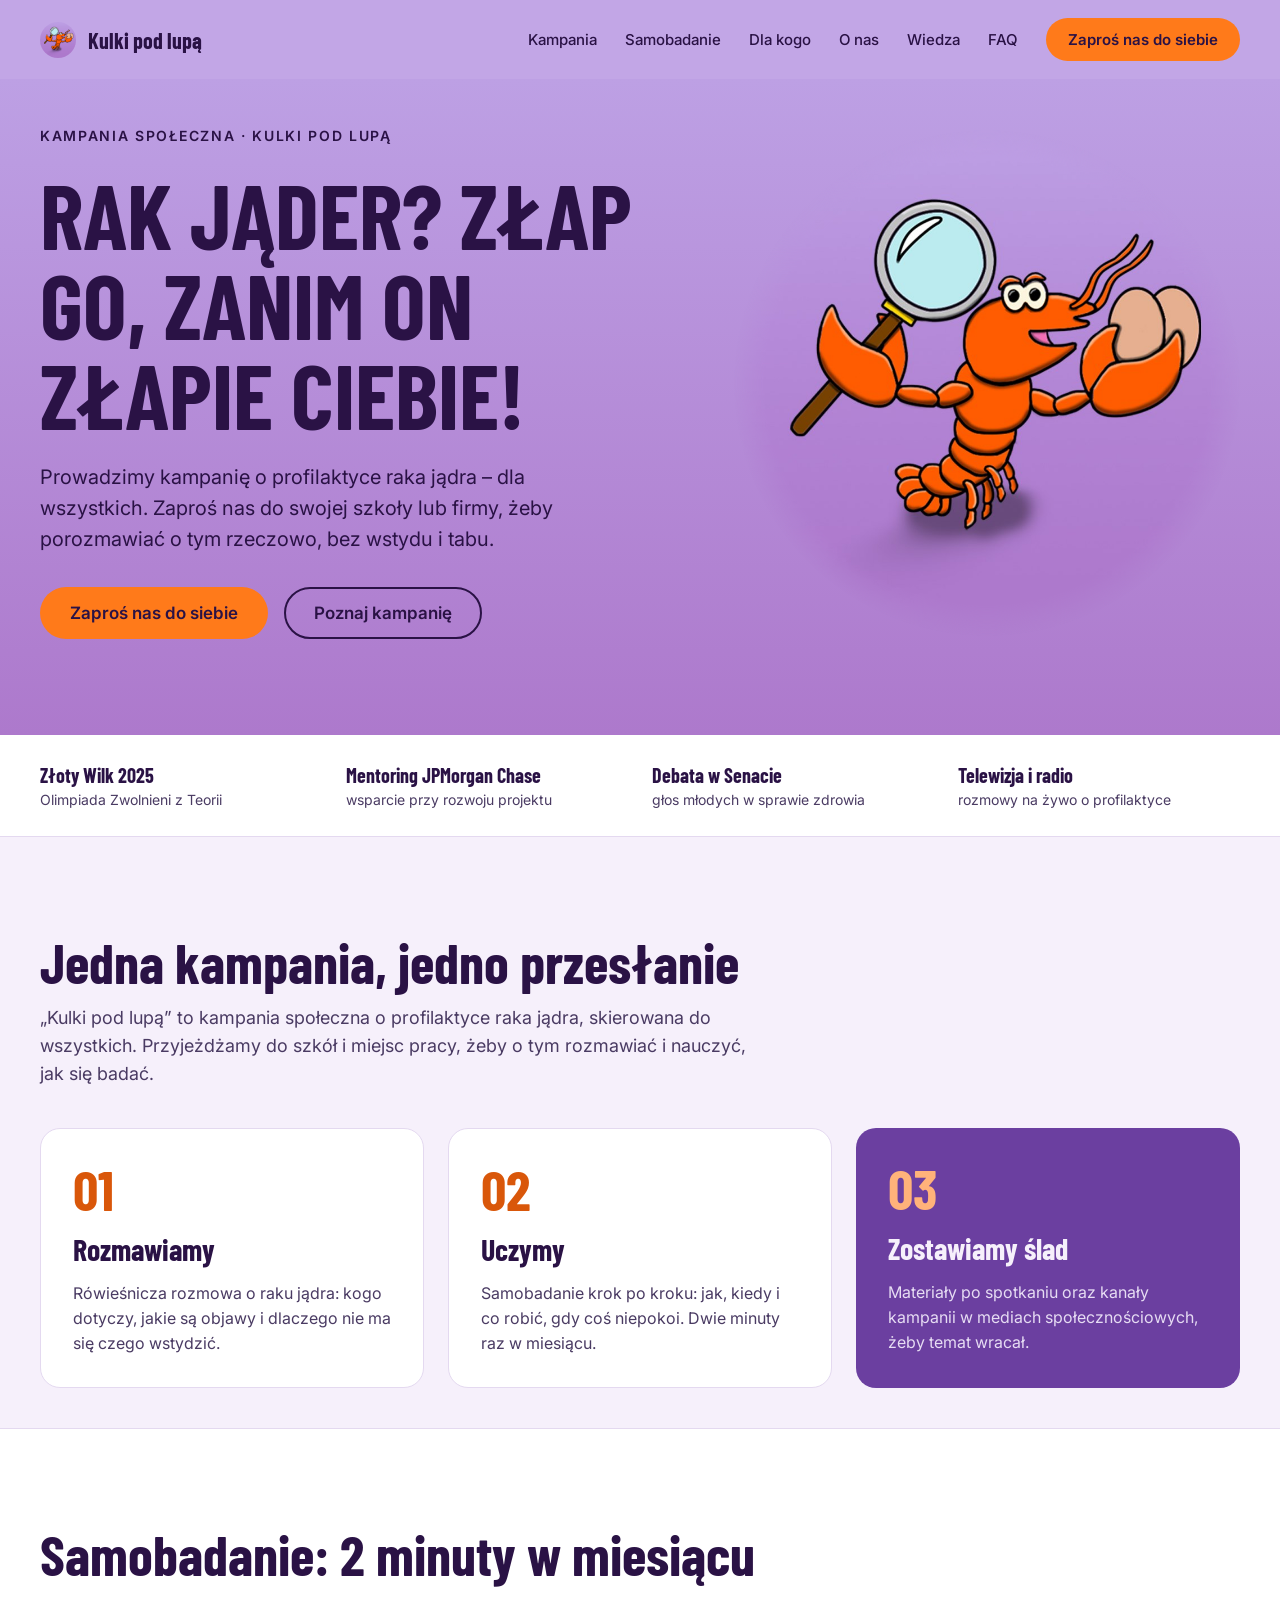
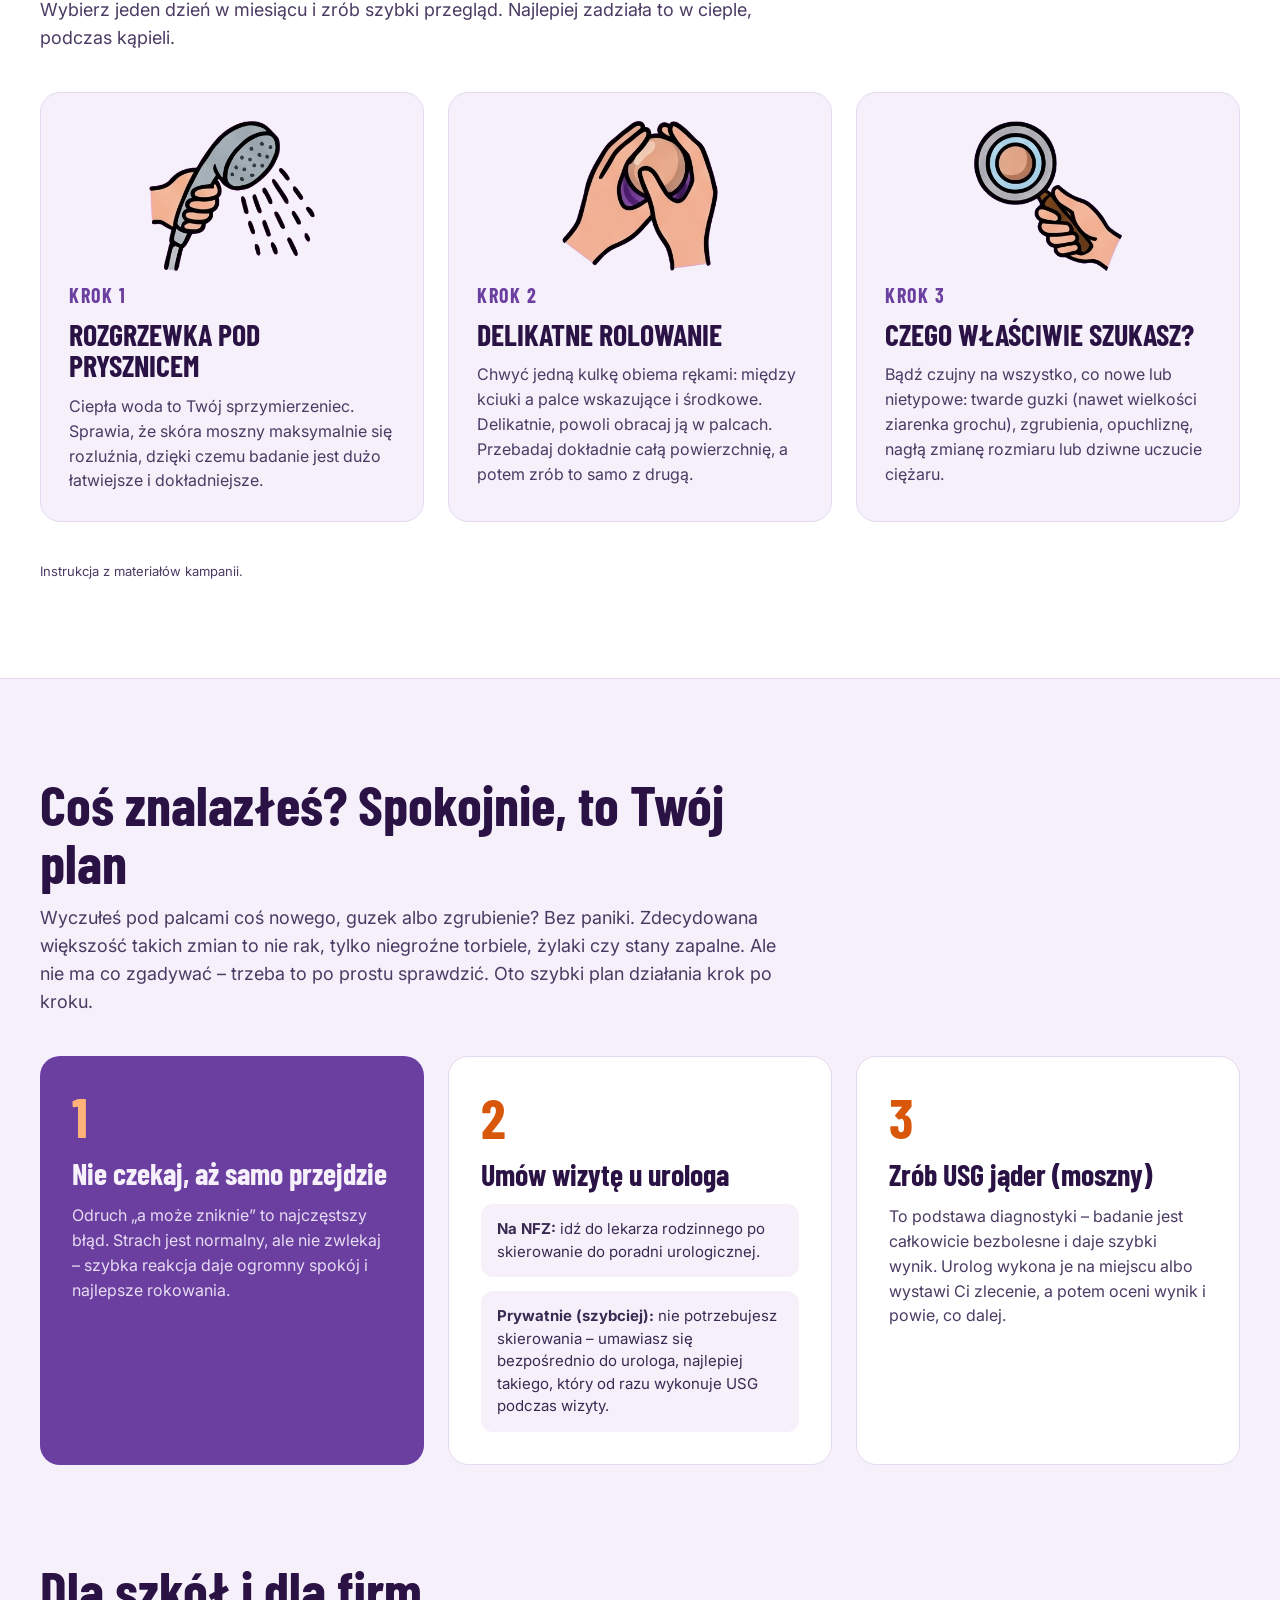
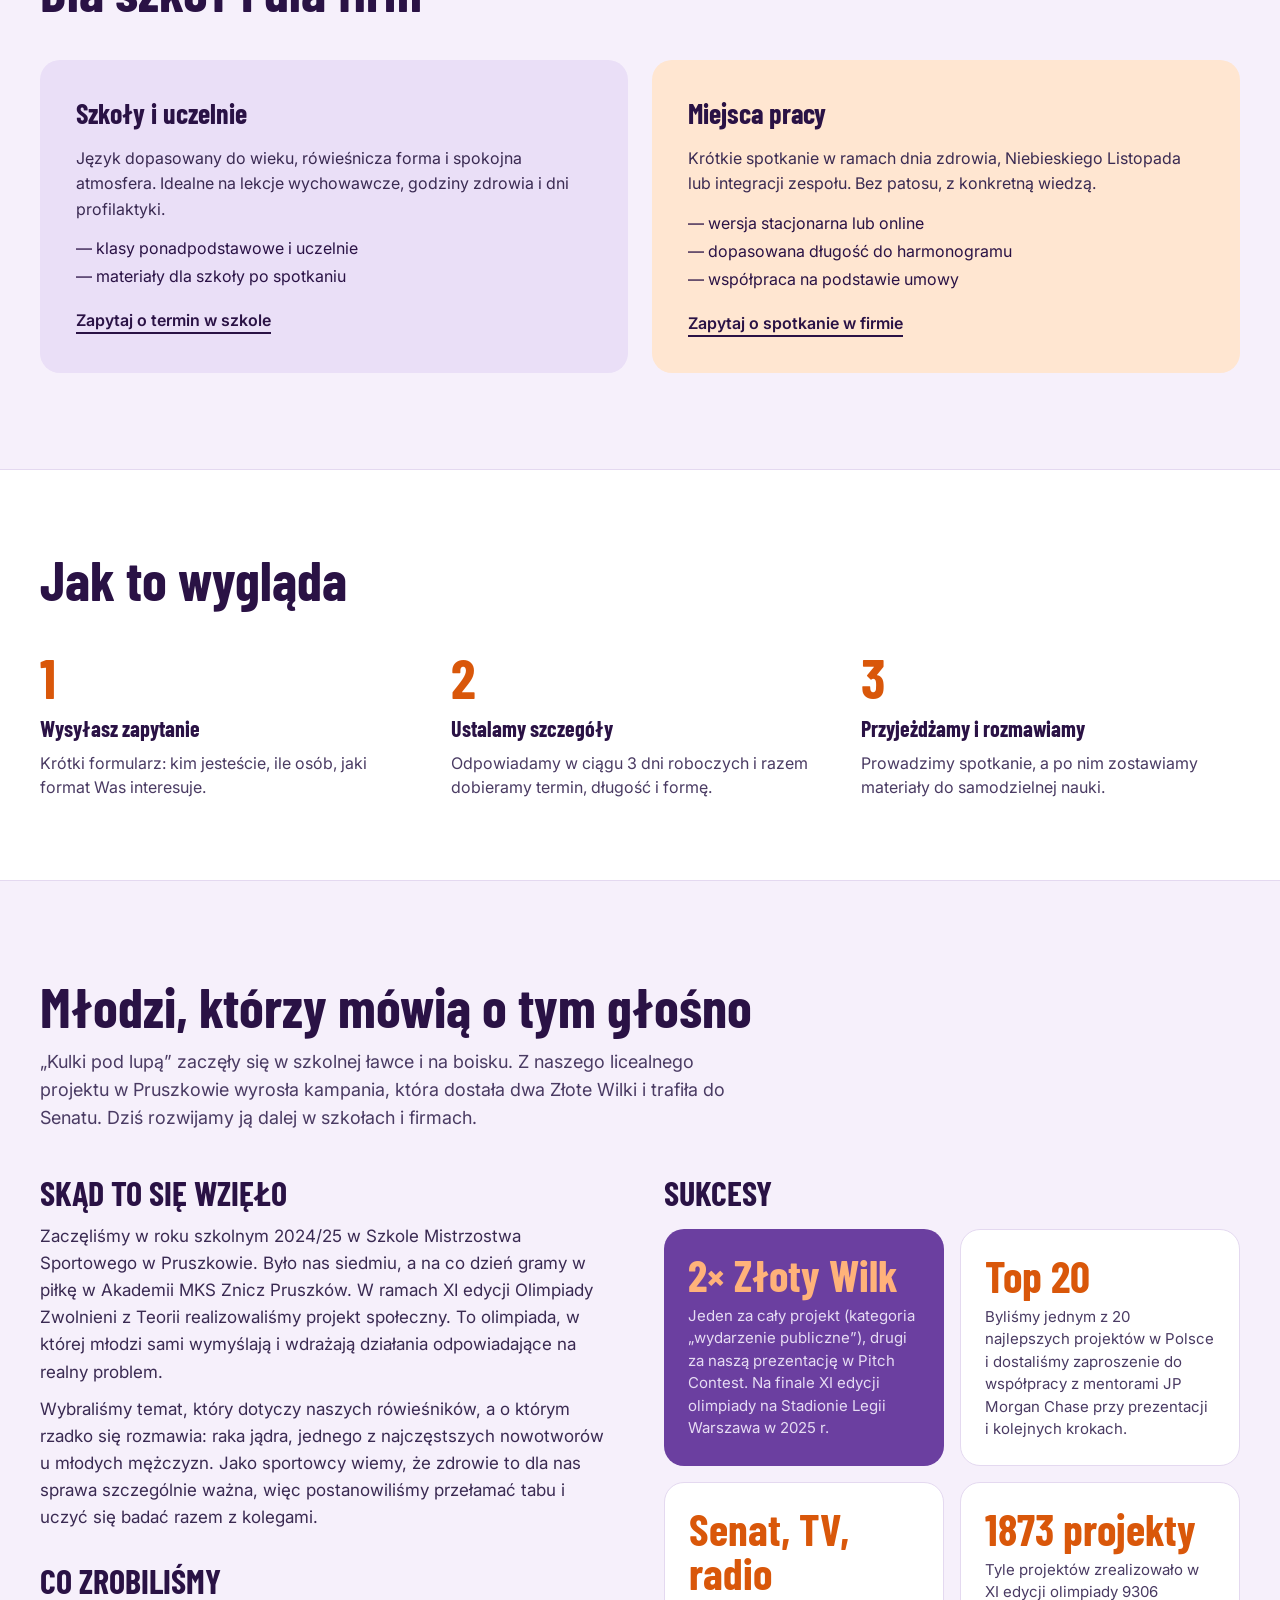
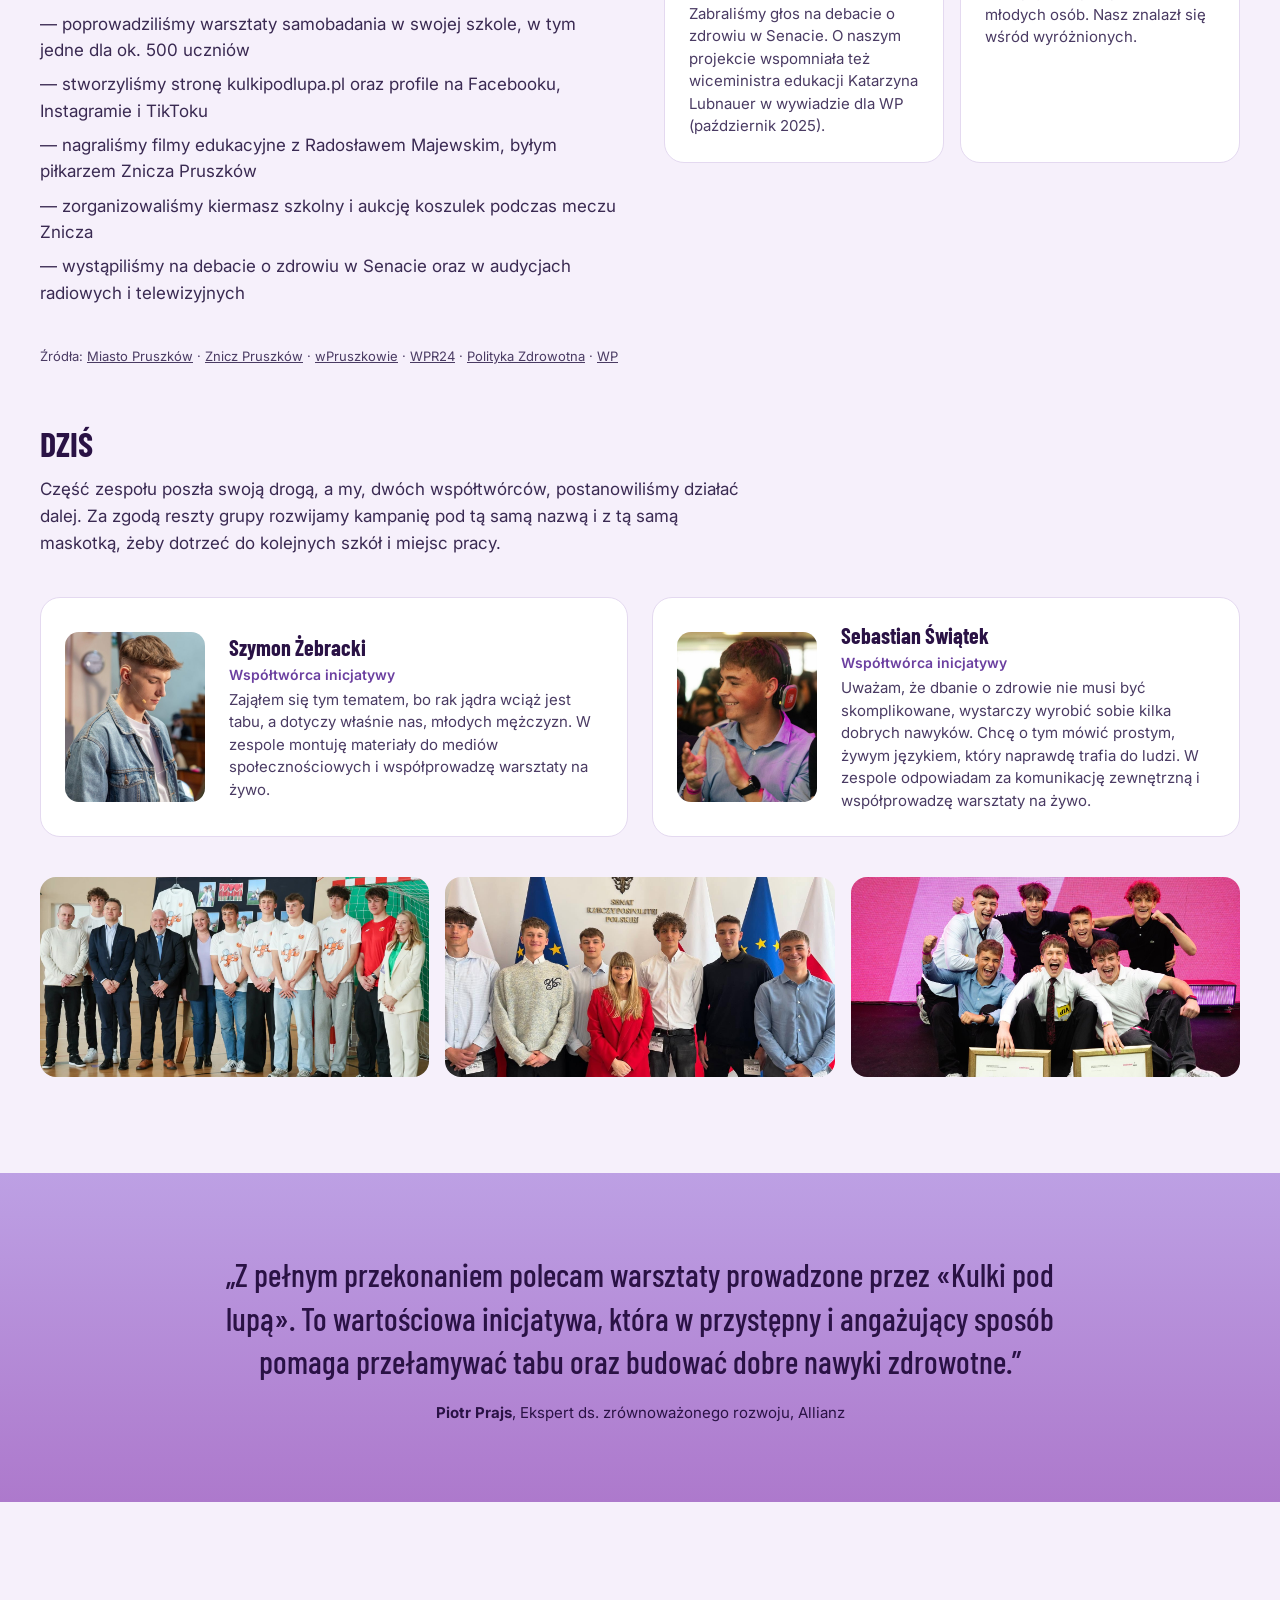
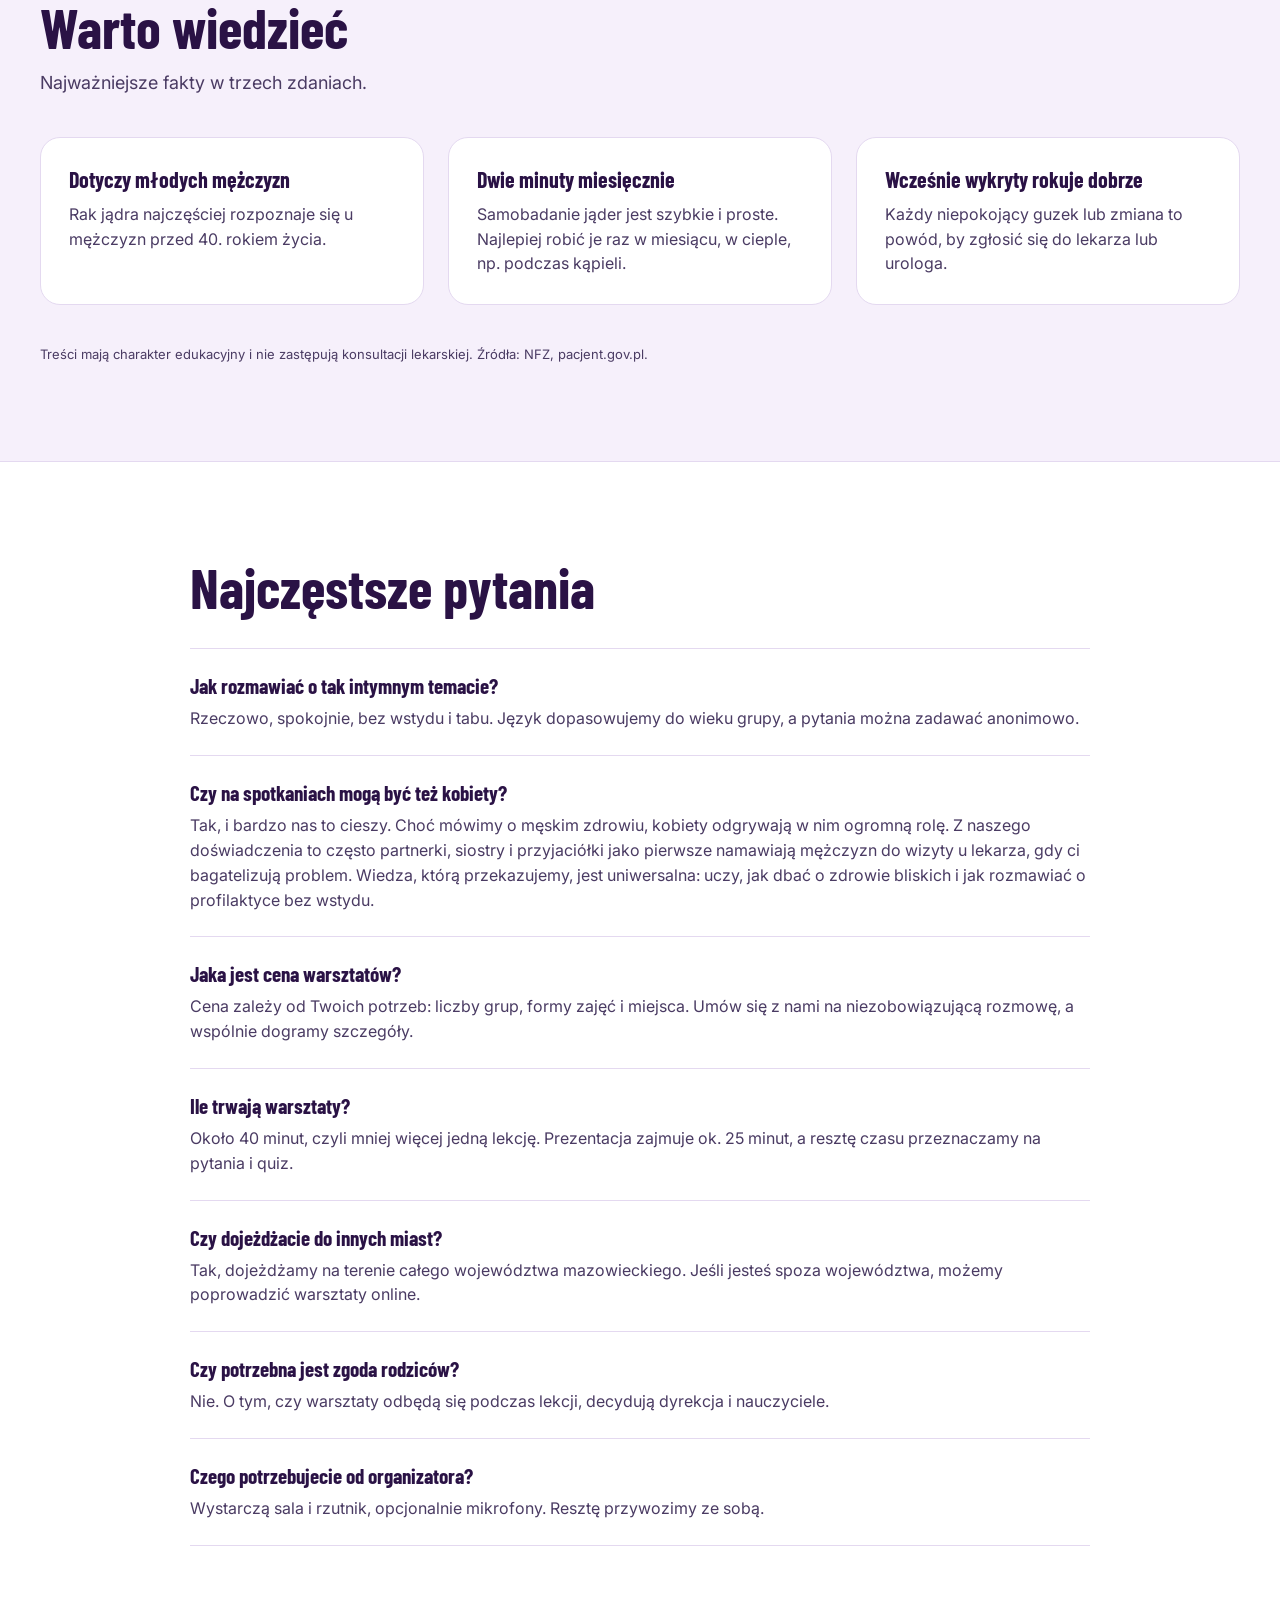
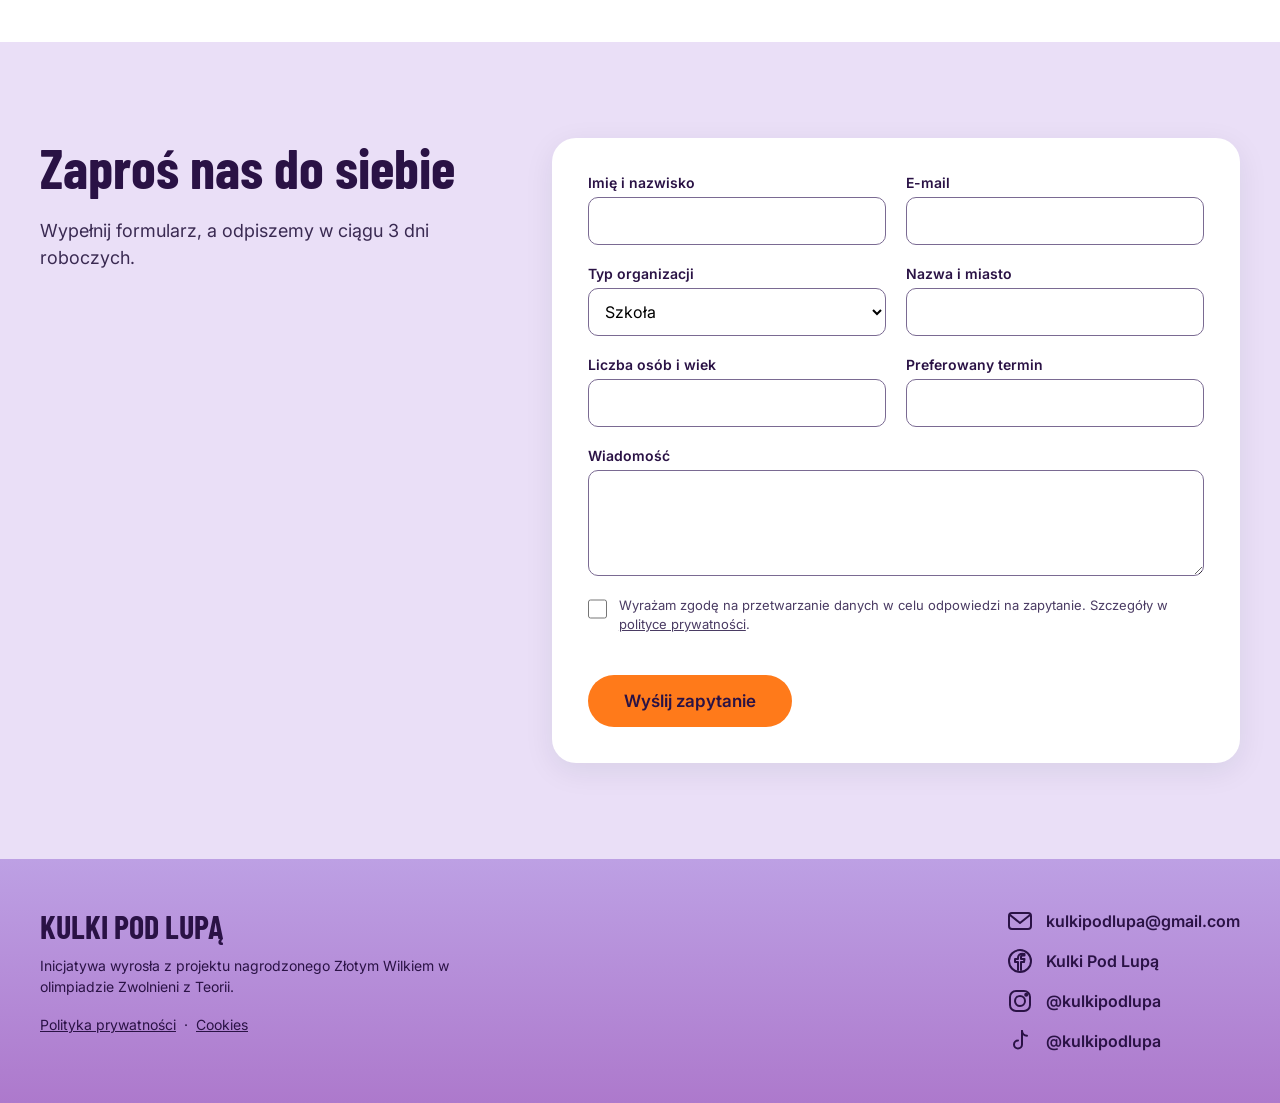
==== commit c1a28f95: "Ciemne karty w kolorze fioletowym zamiast granatu (Kampania, O nas) Co-Authored-By: Claude Opus 5.5 " ====
--- a/index.html
+++ b/index.html
@@ -82,7 +82,7 @@
 <h3 style="margin:0;font-size:30px">Uczymy</h3>
 <p style="margin:0;font-size:16px;line-height:1.55;color:#4A3B63">Samobadanie krok po kroku: jak, kiedy i co robić, gdy coś niepokoi. Dwie minuty raz w miesiącu.</p>
 </div>
-<div style="background:#2A1245;color:#F6F0FB;border-radius:20px;padding:32px;display:flex;flex-direction:column;gap:14px">
+<div style="background:#6B3FA0;color:#F6F0FB;border-radius:20px;padding:32px;display:flex;flex-direction:column;gap:14px">
 <div style="font-family:'Barlow Condensed',sans-serif;font-weight:700;font-size:56px;color:#FFB27A;line-height:1">03</div>
 <h3 style="margin:0;font-size:30px">Zostawiamy ślad</h3>
 <p style="margin:0;font-size:16px;line-height:1.55;color:#E6DCF3">Materiały po spotkaniu oraz kanały kampanii w mediach społecznościowych, żeby temat wracał.</p>
@@ -218,7 +218,7 @@
 <div style="flex:1 1 440px;min-width:0;display:flex;flex-direction:column;gap:16px">
 <h3 style="margin:0;font-size:34px;text-transform:uppercase">Sukcesy</h3>
 <div style="display:grid;grid-template-columns:repeat(auto-fit,minmax(200px,1fr));gap:16px">
-<div style="background:#2A1245;color:#F6F0FB;border:none;border-radius:20px;padding:24px;display:flex;flex-direction:column;gap:8px"><div style="font-family:'Barlow Condensed',sans-serif;font-weight:700;font-size:44px;line-height:1;color:#FFB27A">2× Złoty Wilk</div><p style="margin:0;font-size:15px;line-height:1.5;color:#E6DCF3">Jeden za cały projekt (kategoria „wydarzenie publiczne”), drugi za naszą prezentację w Pitch Contest. Na finale XI edycji olimpiady na Stadionie Legii Warszawa w 2025 r.</p></div>
+<div style="background:#6B3FA0;color:#F6F0FB;border:none;border-radius:20px;padding:24px;display:flex;flex-direction:column;gap:8px"><div style="font-family:'Barlow Condensed',sans-serif;font-weight:700;font-size:44px;line-height:1;color:#FFB27A">2× Złoty Wilk</div><p style="margin:0;font-size:15px;line-height:1.5;color:#E6DCF3">Jeden za cały projekt (kategoria „wydarzenie publiczne”), drugi za naszą prezentację w Pitch Contest. Na finale XI edycji olimpiady na Stadionie Legii Warszawa w 2025 r.</p></div>
 <div style="background:#FFFFFF;color:#0E2238;border:1px solid #E4D9F0;border-radius:20px;padding:24px;display:flex;flex-direction:column;gap:8px"><div style="font-family:'Barlow Condensed',sans-serif;font-weight:700;font-size:44px;line-height:1;color:#D9570A">Top 20</div><p style="margin:0;font-size:15px;line-height:1.5;color:#4A3B63">Byliśmy jednym z 20 najlepszych projektów w Polsce i dostaliśmy zaproszenie do współpracy z mentorami JP Morgan Chase przy prezentacji i kolejnych krokach.</p></div>
 <div style="background:#FFFFFF;color:#0E2238;border:1px solid #E4D9F0;border-radius:20px;padding:24px;display:flex;flex-direction:column;gap:8px"><div style="font-family:'Barlow Condensed',sans-serif;font-weight:700;font-size:44px;line-height:1;color:#D9570A">Senat, TV, radio</div><p style="margin:0;font-size:15px;line-height:1.5;color:#4A3B63">Zabraliśmy głos na debacie o zdrowiu w Senacie. O naszym projekcie wspomniała też wiceministra edukacji Katarzyna Lubnauer w wywiadzie dla WP (październik 2025).</p></div>
 <div style="background:#FFFFFF;color:#0E2238;border:1px solid #E4D9F0;border-radius:20px;padding:24px;display:flex;flex-direction:column;gap:8px"><div style="font-family:'Barlow Condensed',sans-serif;font-weight:700;font-size:44px;line-height:1;color:#D9570A">1873 projekty</div><p style="margin:0;font-size:15px;line-height:1.5;color:#4A3B63">Tyle projektów zrealizowało w XI edycji olimpiady 9306 młodych osób. Nasz znalazł się wśród wyróżnionych.</p></div>
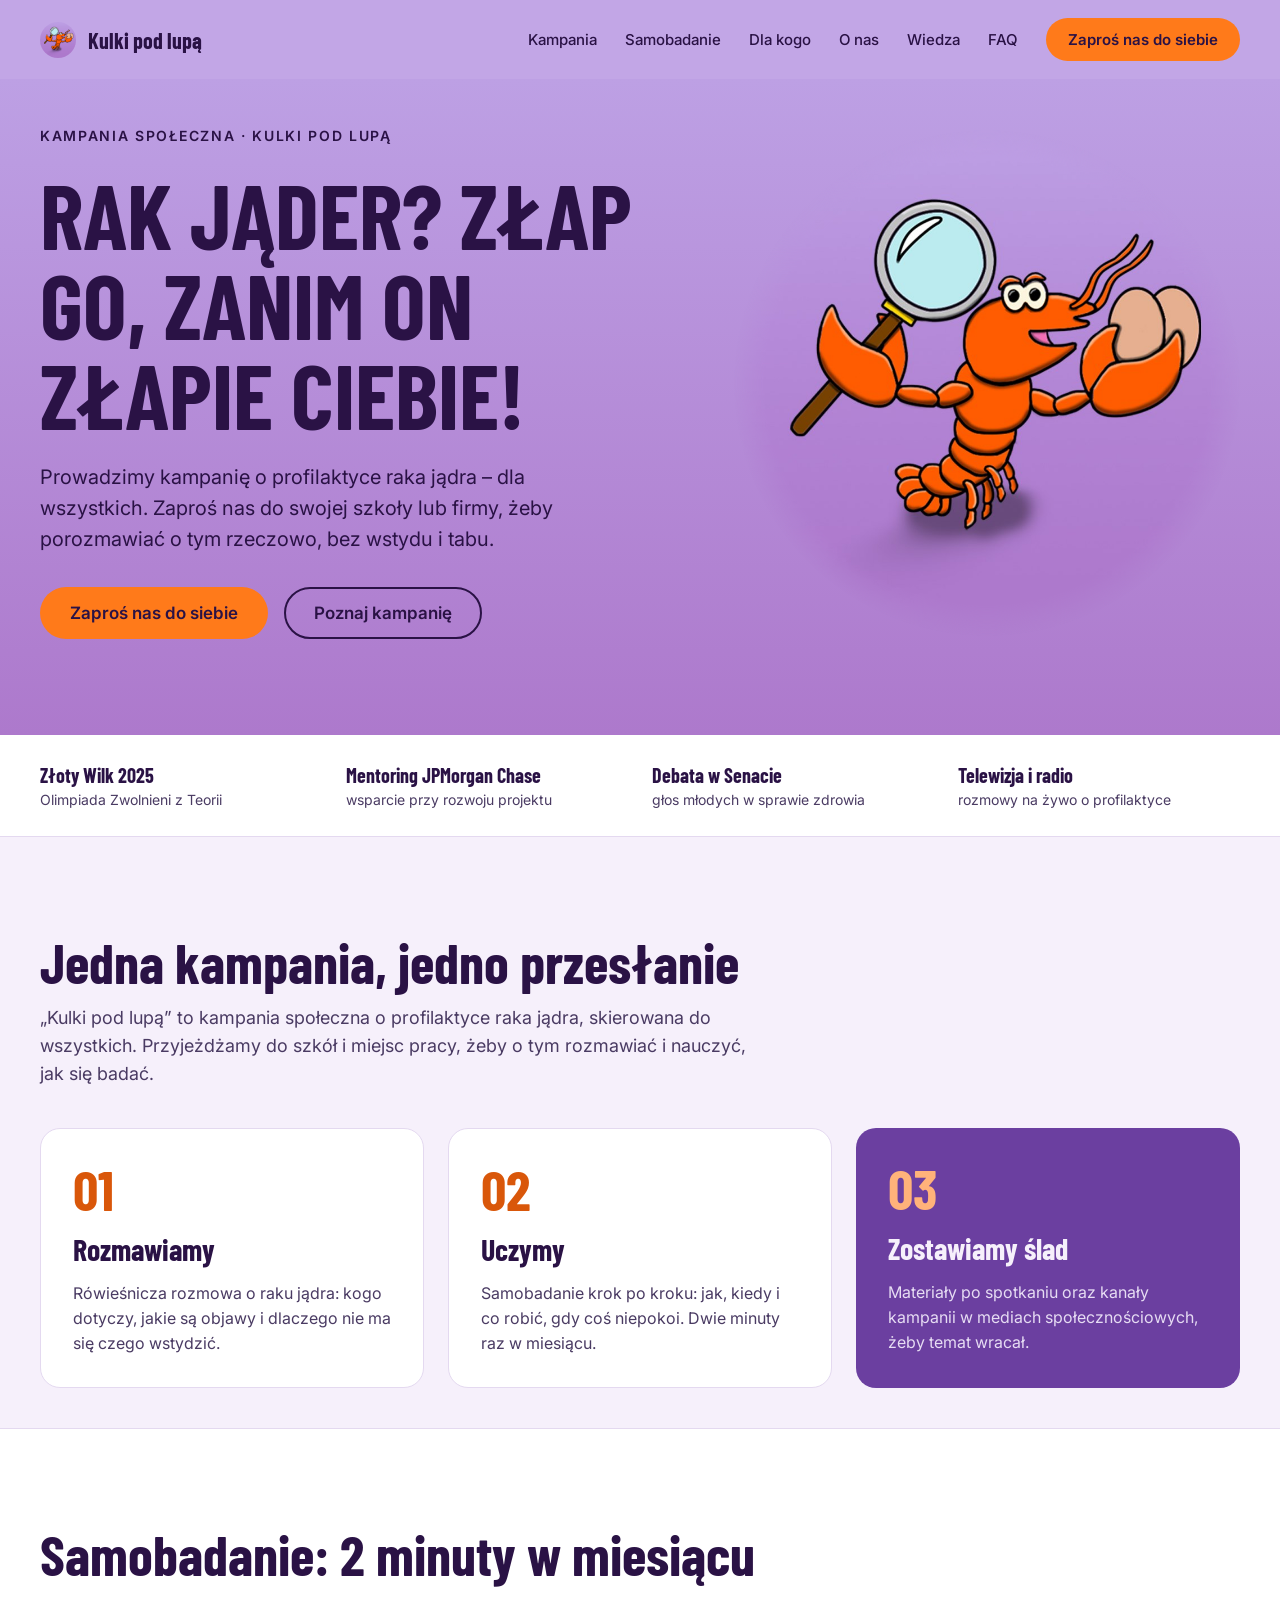
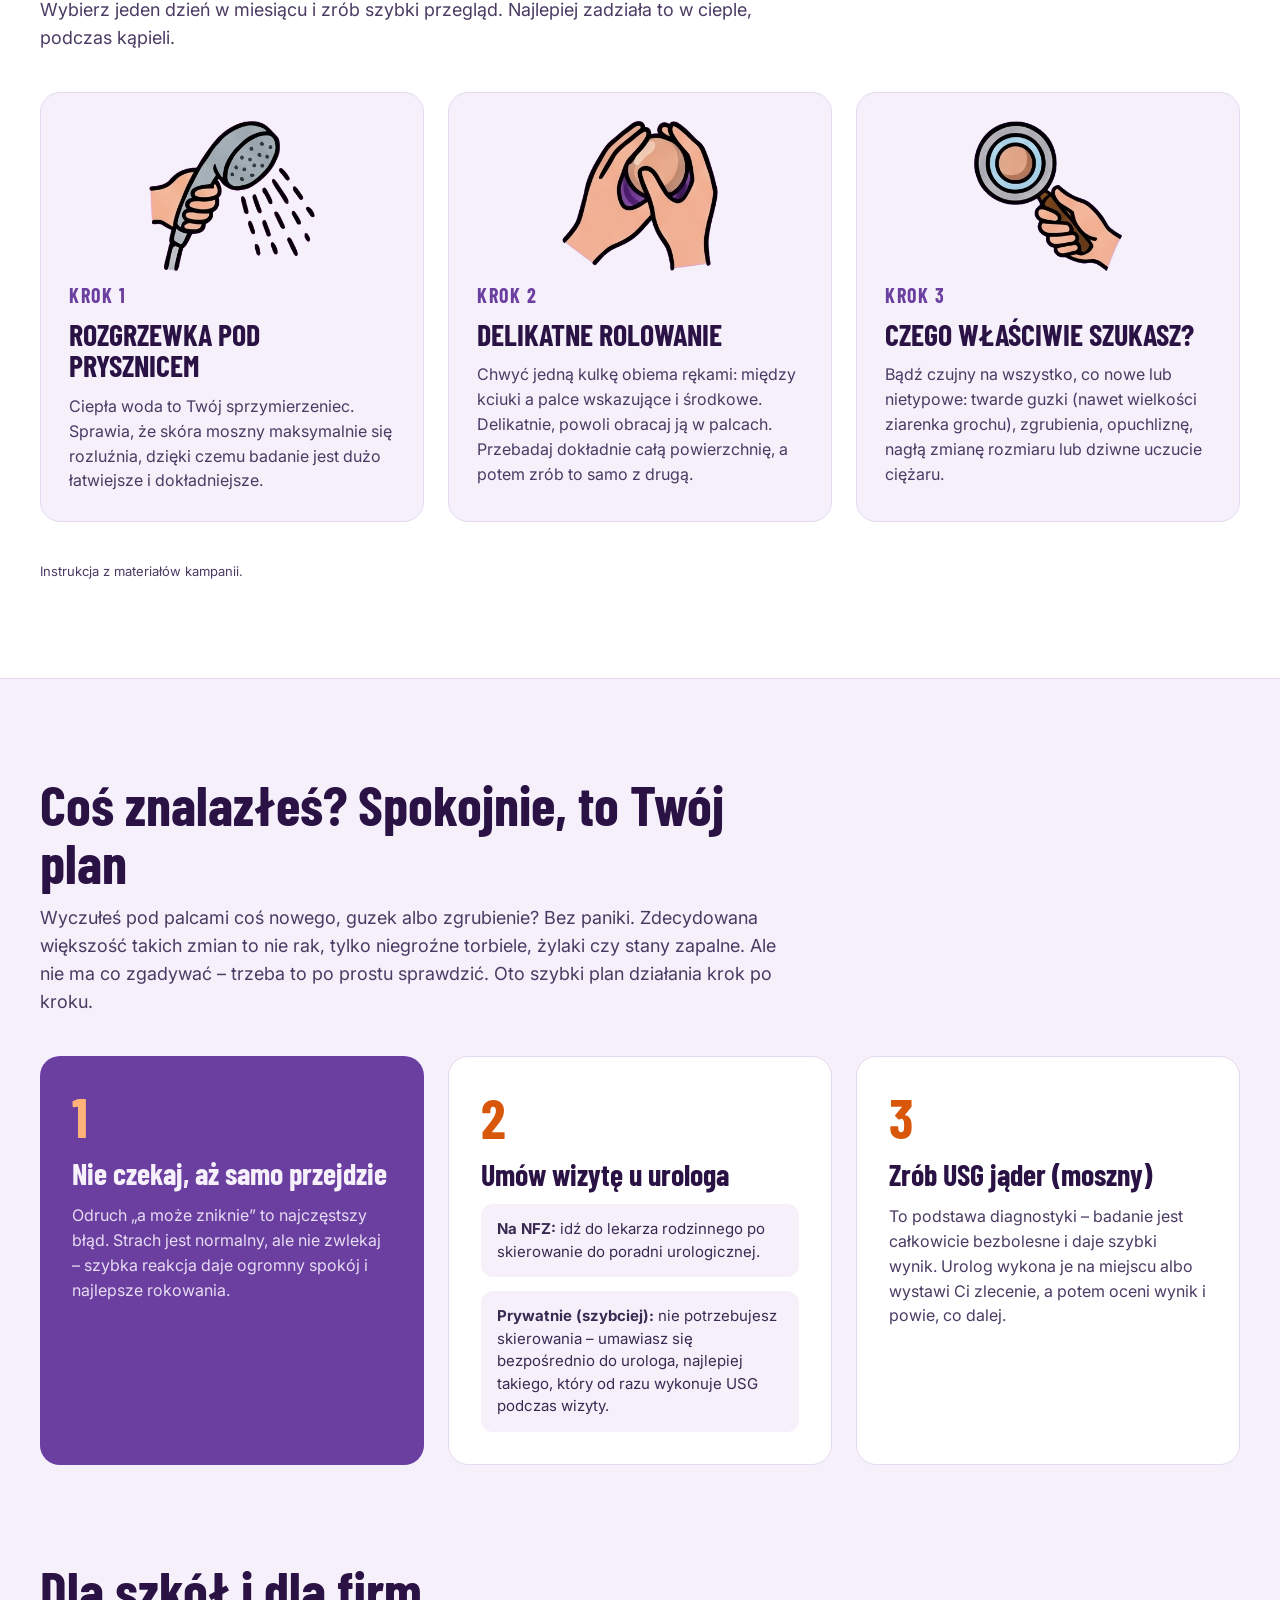
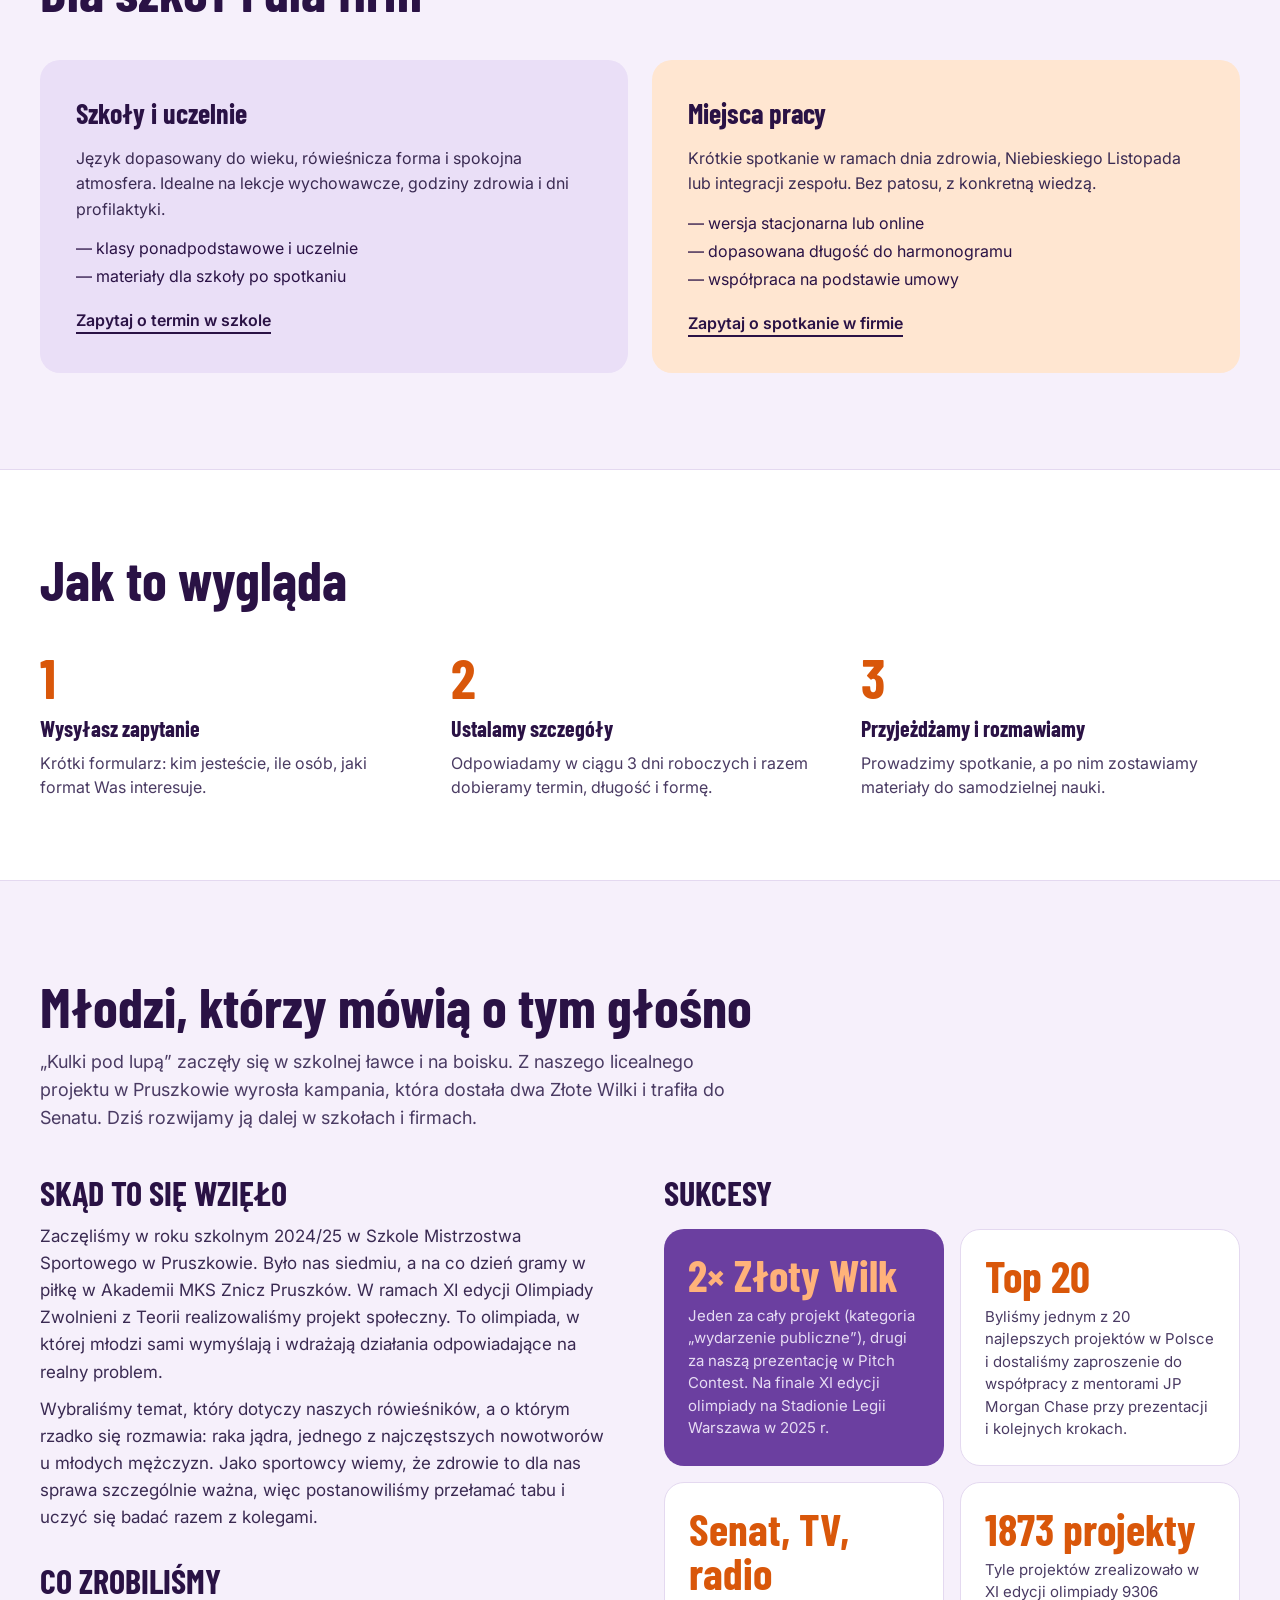
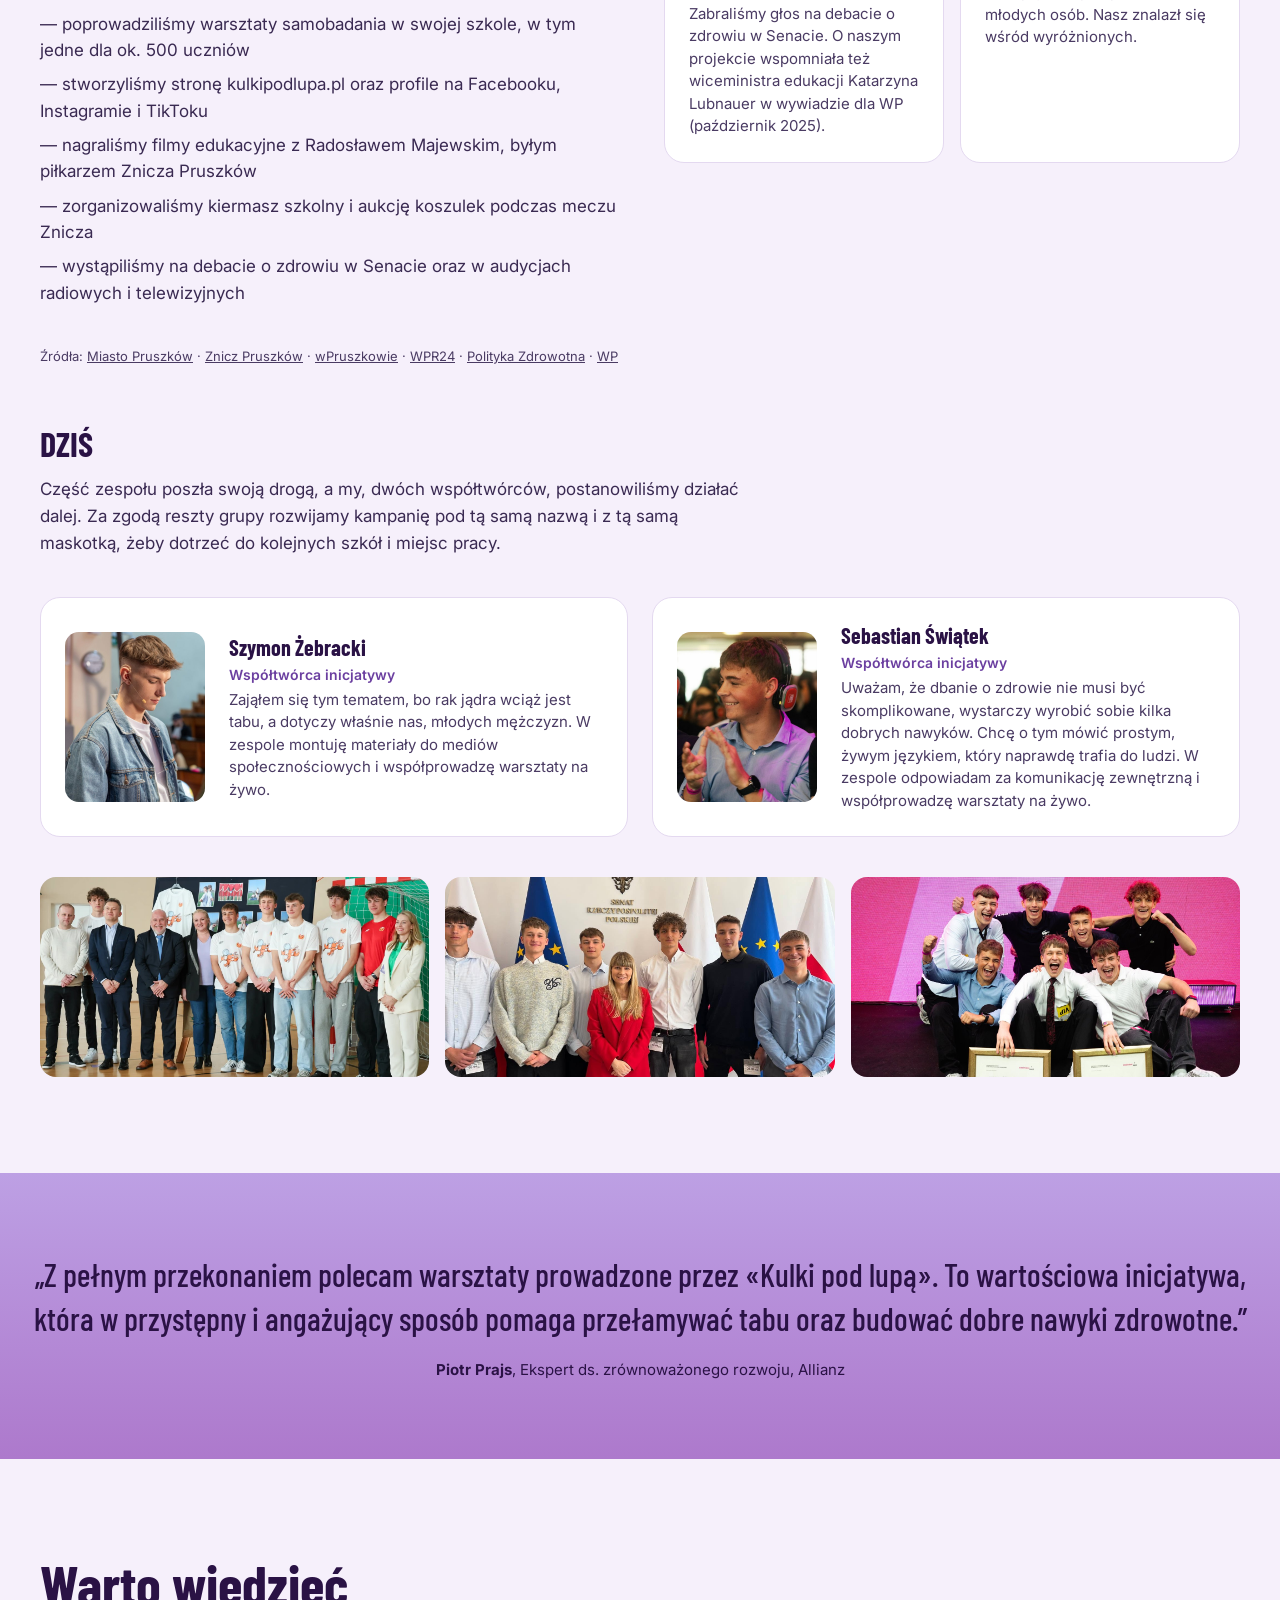
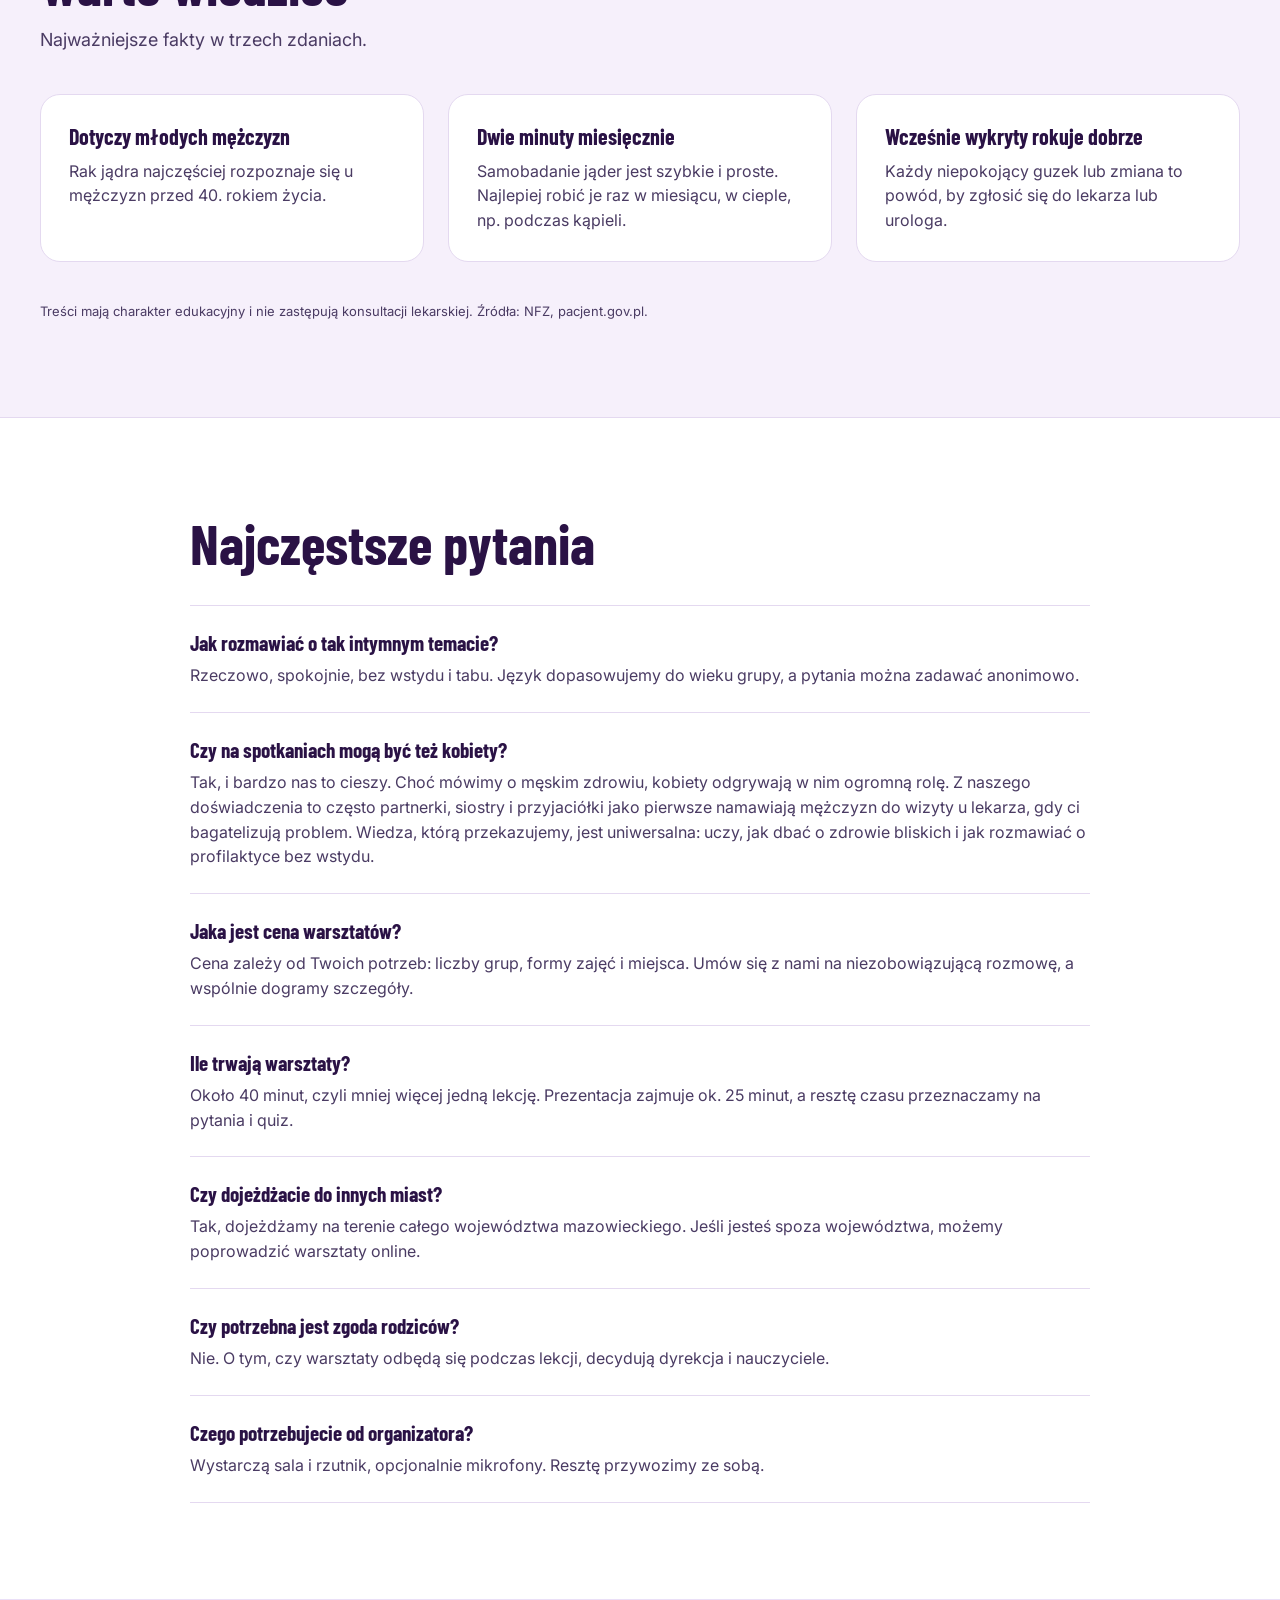
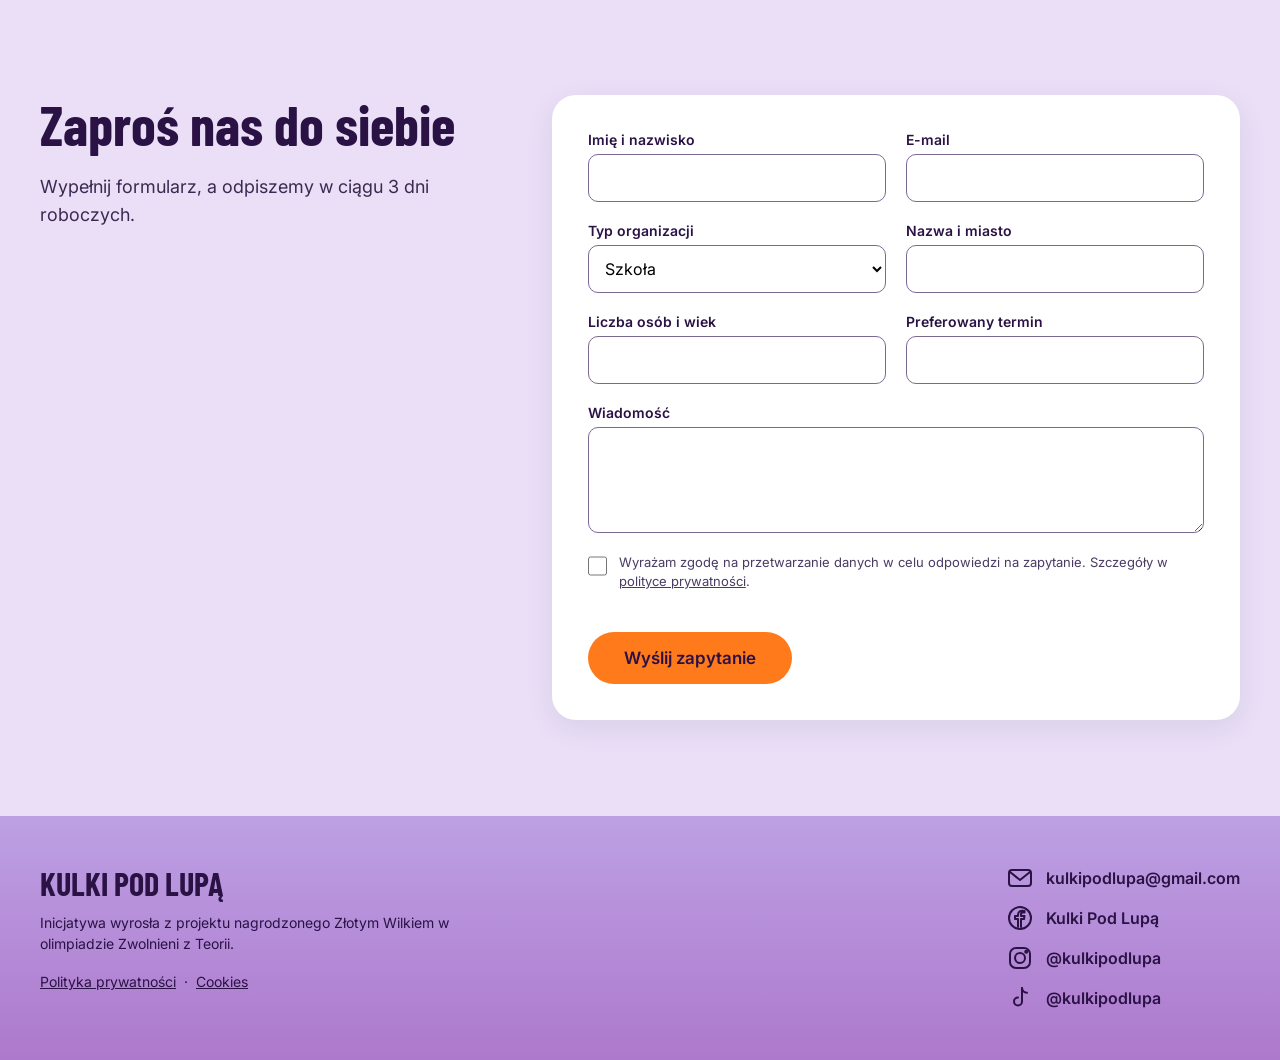
==== commit 326ad158: "Podstrony polityki prywatności i cookies, szerszy cytat w opinii - polityka-prywatnosci.html i cooki" ====
--- a/index.html
+++ b/index.html
@@ -250,7 +250,7 @@
 
 <!-- OPINIA -->
 <section style="background:linear-gradient(180deg,#BDA0E4 0%,#AD79CC 100%);color:#2A1245;padding:80px 0">
-<div style="max-width:900px;margin:0 auto;padding:0 40px;display:flex;flex-direction:column;gap:20px;text-align:center;align-items:center">
+<div style="max-width:1300px;margin:0 auto;padding:0 32px;display:flex;flex-direction:column;gap:20px;text-align:center;align-items:center">
 <div style="font-family:'Barlow Condensed',sans-serif;font-size:32px;line-height:1.35;font-weight:500">„Z pełnym przekonaniem polecam warsztaty prowadzone przez «Kulki pod lupą». To wartościowa inicjatywa, która w przystępny i angażujący sposób pomaga przełamywać tabu oraz budować dobre nawyki zdrowotne.”</div>
 <div style="font-size:15px;color:#2A1245"><strong>Piotr Prajs</strong>, Ekspert ds. zrównoważonego rozwoju, Allianz</div>
 </div>
@@ -309,7 +309,7 @@
 <div style="flex:1 1 160px;display:flex;flex-direction:column;gap:6px"><label for="k-data" style="font-size:14px;font-weight:600">Preferowany termin</label><input id="k-data" name="termin" type="text" style="height:48px;box-sizing:border-box;border:1.5px solid #7A6A92;border-radius:10px;padding:0 14px;font-size:16px;font-family:inherit"></div>
 </div>
 <div style="display:flex;flex-direction:column;gap:6px"><label for="k-msg" style="font-size:14px;font-weight:600">Wiadomość</label><textarea id="k-msg" name="wiadomosc" rows="4" style="box-sizing:border-box;border:1.5px solid #7A6A92;border-radius:10px;padding:12px 14px;font-size:16px;font-family:inherit;resize:vertical"></textarea></div>
-<div style="display:flex;gap:12px;align-items:flex-start"><input id="k-rodo" name="zgoda" required type="checkbox" style="width:22px;height:22px;margin:2px 0 0"><label for="k-rodo" style="font-size:13px;line-height:1.5;color:#4A3B63">Wyrażam zgodę na przetwarzanie danych w celu odpowiedzi na zapytanie. Szczegóły w <a href="#" style="text-decoration:underline">polityce prywatności</a>.</label></div>
+<div style="display:flex;gap:12px;align-items:flex-start"><input id="k-rodo" name="zgoda" required type="checkbox" style="width:22px;height:22px;margin:2px 0 0"><label for="k-rodo" style="font-size:13px;line-height:1.5;color:#4A3B63">Wyrażam zgodę na przetwarzanie danych w celu odpowiedzi na zapytanie. Szczegóły w <a href="polityka-prywatnosci.html" style="text-decoration:underline">polityce prywatności</a>.</label></div>
 <p id="form-status" role="status" style="margin:0;font-size:14px;color:#4A3B63"></p>
 <button type="submit" style="align-self:flex-start;min-height:52px;background:#FF7A1A;color:#2A1245;border:0;border-radius:999px;padding:0 36px;font-size:17px;font-weight:600;font-family:inherit">Wyślij zapytanie</button>
 </form>
@@ -322,7 +322,7 @@
 <div style="display:flex;flex-direction:column;gap:10px;max-width:420px">
 <div style="font-family:'Barlow Condensed',sans-serif;font-weight:700;font-size:32px;text-transform:uppercase">Kulki pod lupą</div>
 <div style="font-size:14px;line-height:1.55">Inicjatywa wyrosła z projektu nagrodzonego Złotym Wilkiem w olimpiadzie Zwolnieni z Teorii.</div>
-<div style="font-size:14px;margin-top:8px"><a href="#" style="text-decoration:underline;color:#2A1245">Polityka prywatności</a> &nbsp;·&nbsp; <a href="#" style="text-decoration:underline;color:#2A1245">Cookies</a></div>
+<div style="font-size:14px;margin-top:8px"><a href="polityka-prywatnosci.html" style="text-decoration:underline;color:#2A1245">Polityka prywatności</a> &nbsp;·&nbsp; <a href="cookies.html" style="text-decoration:underline;color:#2A1245">Cookies</a></div>
 </div>
 <div style="display:flex;flex-direction:column;gap:12px"><a href="mailto:kulkipodlupa@gmail.com" style="display:flex;align-items:center;gap:12px;font-weight:600;font-size:16px;color:#2A1245"><svg width="28" height="28" viewBox="0 0 28 28" fill="none" stroke="#2A1245" stroke-width="2" stroke-linecap="round" stroke-linejoin="round" aria-hidden="true"><rect x="3" y="6" width="22" height="16" rx="3"/><path d="M4 8l10 8 10-8"/></svg>kulkipodlupa@gmail.com</a><a href="https://www.facebook.com/profile.php?id=61568346668745" target="_blank" rel="noopener" style="display:flex;align-items:center;gap:12px;font-weight:600;font-size:16px;color:#2A1245"><svg width="28" height="28" viewBox="0 0 28 28" fill="none" stroke="#2A1245" stroke-width="2" stroke-linecap="round" stroke-linejoin="round" aria-hidden="true"><circle cx="14" cy="14" r="11"/><path d="M15 23v-8h3l.5-3H15v-2c0-1 .5-1.5 1.5-1.5h2V6.9c-.4-.1-1.3-.2-2.2-.2-2.3 0-4.3 1.4-4.3 4V12H9v3h3v8"/></svg>Kulki Pod Lupą</a><a href="https://www.instagram.com/kulkipodlupa/" target="_blank" rel="noopener" style="display:flex;align-items:center;gap:12px;font-weight:600;font-size:16px;color:#2A1245"><svg width="28" height="28" viewBox="0 0 28 28" fill="none" stroke="#2A1245" stroke-width="2" stroke-linecap="round" stroke-linejoin="round" aria-hidden="true"><rect x="4" y="4" width="20" height="20" rx="6"/><circle cx="14" cy="14" r="5"/><circle cx="20.2" cy="7.8" r="1" fill="#2A1245"/></svg>@kulkipodlupa</a><a href="https://www.tiktok.com/@kulkipodlupa" target="_blank" rel="noopener" style="display:flex;align-items:center;gap:12px;font-weight:600;font-size:16px;color:#2A1245"><svg width="28" height="28" viewBox="0 0 28 28" fill="none" stroke="#2A1245" stroke-width="2" stroke-linecap="round" stroke-linejoin="round" aria-hidden="true"><path d="M16 4v13.5a4 4 0 1 1-4-4"/><path d="M16 4c.3 2.8 2.2 4.6 5 4.8"/></svg>@kulkipodlupa</a></div>
 </div>
--- a/css/style.css
+++ b/css/style.css
@@ -11,6 +11,17 @@
 a:hover{text-decoration:underline}
 h1,h2,h3{font-family:'Barlow Condensed','Inter',sans-serif}
 a:focus-visible,button:focus-visible,input:focus-visible,select:focus-visible,textarea:focus-visible{outline:3px solid #FF7A1A;outline-offset:2px}
+
+/* Podstrony: polityka prywatności, cookies */
+.legal{max-width:820px;margin:0 auto;padding:64px 40px 96px;font-size:17px;line-height:1.65;color:#3A2A52}
+.legal h1{margin:0 0 8px;font-size:clamp(40px,7vw,64px);line-height:1.05;color:#2A1245}
+.legal h2{margin:40px 0 12px;font-size:28px;line-height:1.15;color:#2A1245}
+.legal p{margin:0 0 14px}
+.legal ul{margin:0 0 14px;padding-left:22px}
+.legal li{margin-bottom:6px}
+.legal a{color:#2A1245;text-decoration:underline}
+.legal-updated{font-size:14px;color:#7A6A92}
+.legal-back{margin-top:40px!important;font-weight:600}
 
 /* --- Responsywność (nadpisuje style inline) --- */
 h1[style]{font-size:clamp(44px,9vw,92px)!important}
@@ -29,6 +40,7 @@
   section[style*="padding:48px 0 96px"]{padding-top:24px!important;padding-bottom:56px!important}
   [style*="grid-template-columns:repeat(4"]{grid-template-columns:repeat(2,minmax(0,1fr))!important}
   form[style]{padding:22px!important}
+  .legal{padding:40px 20px 64px}
 }
 @media (max-width:560px){
   [style*="flex:0 0 140px"]{flex:0 0 96px!important;width:96px!important;height:120px!important}
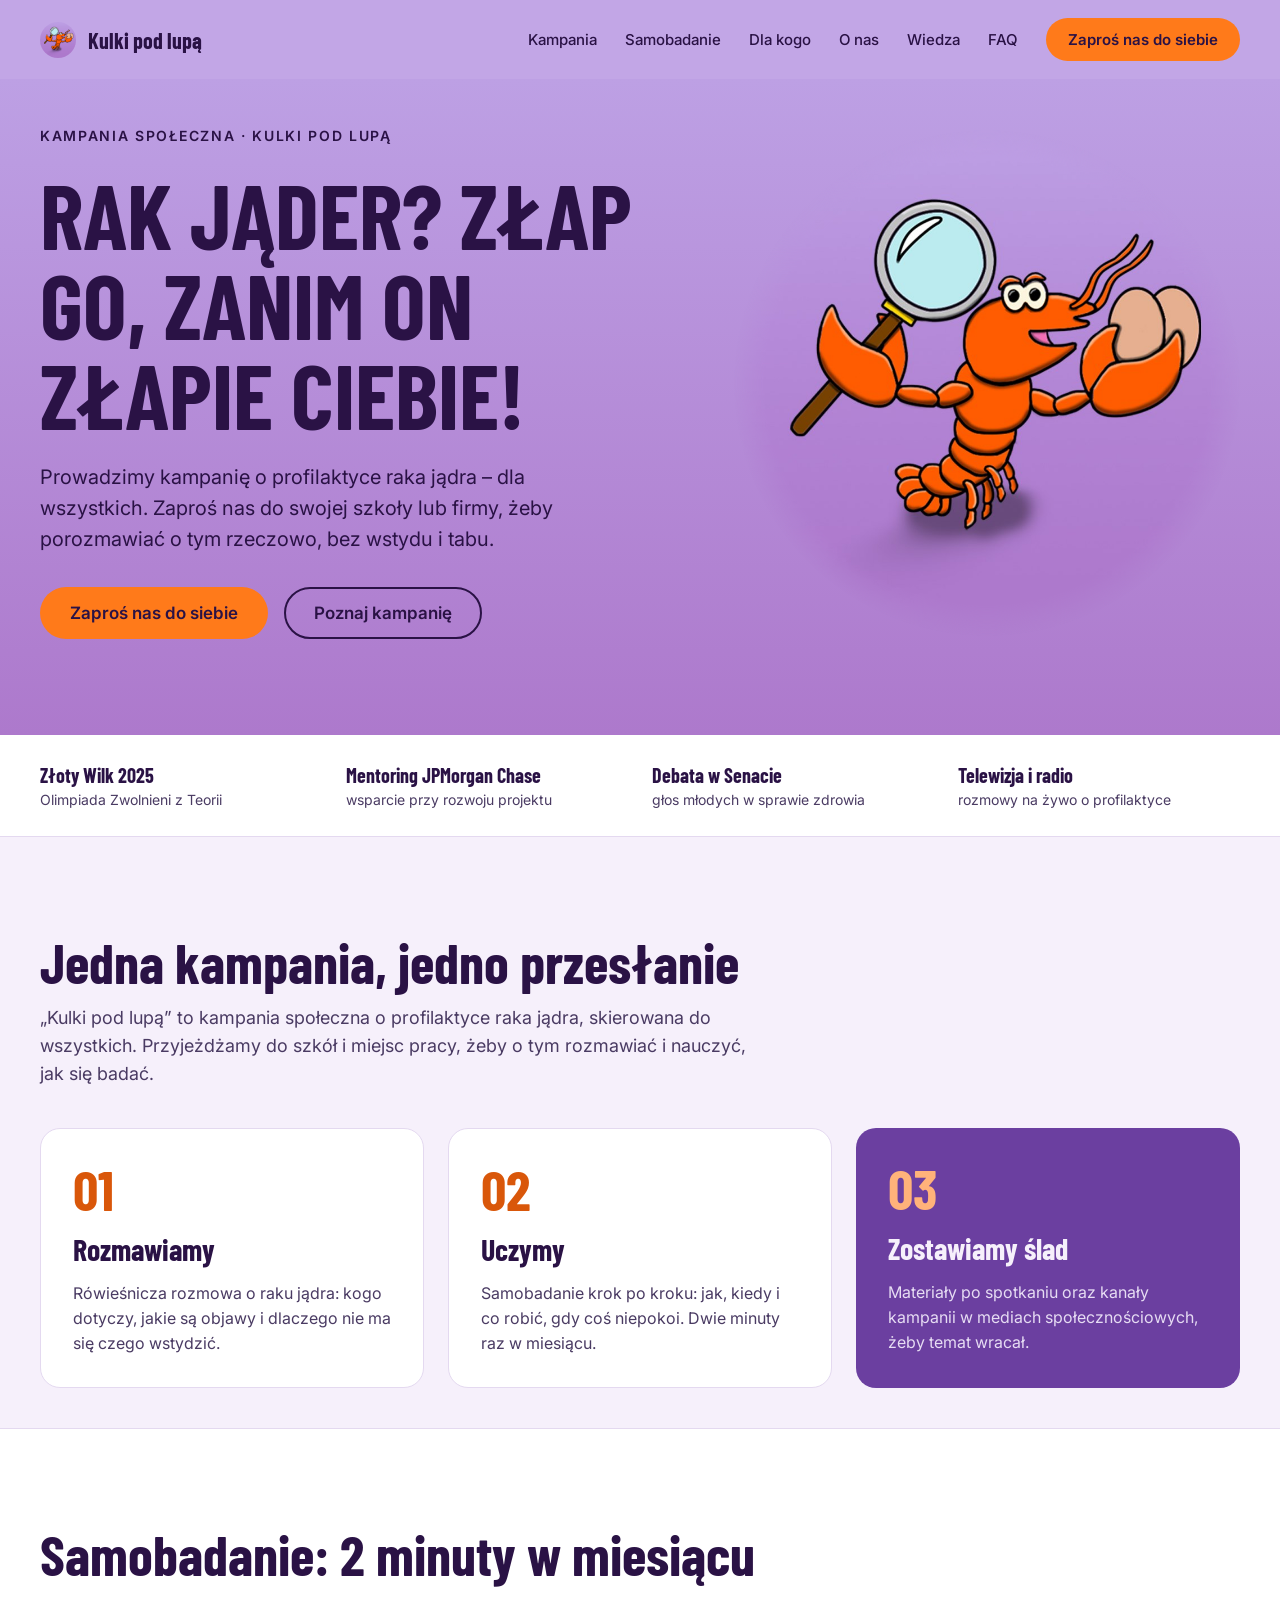
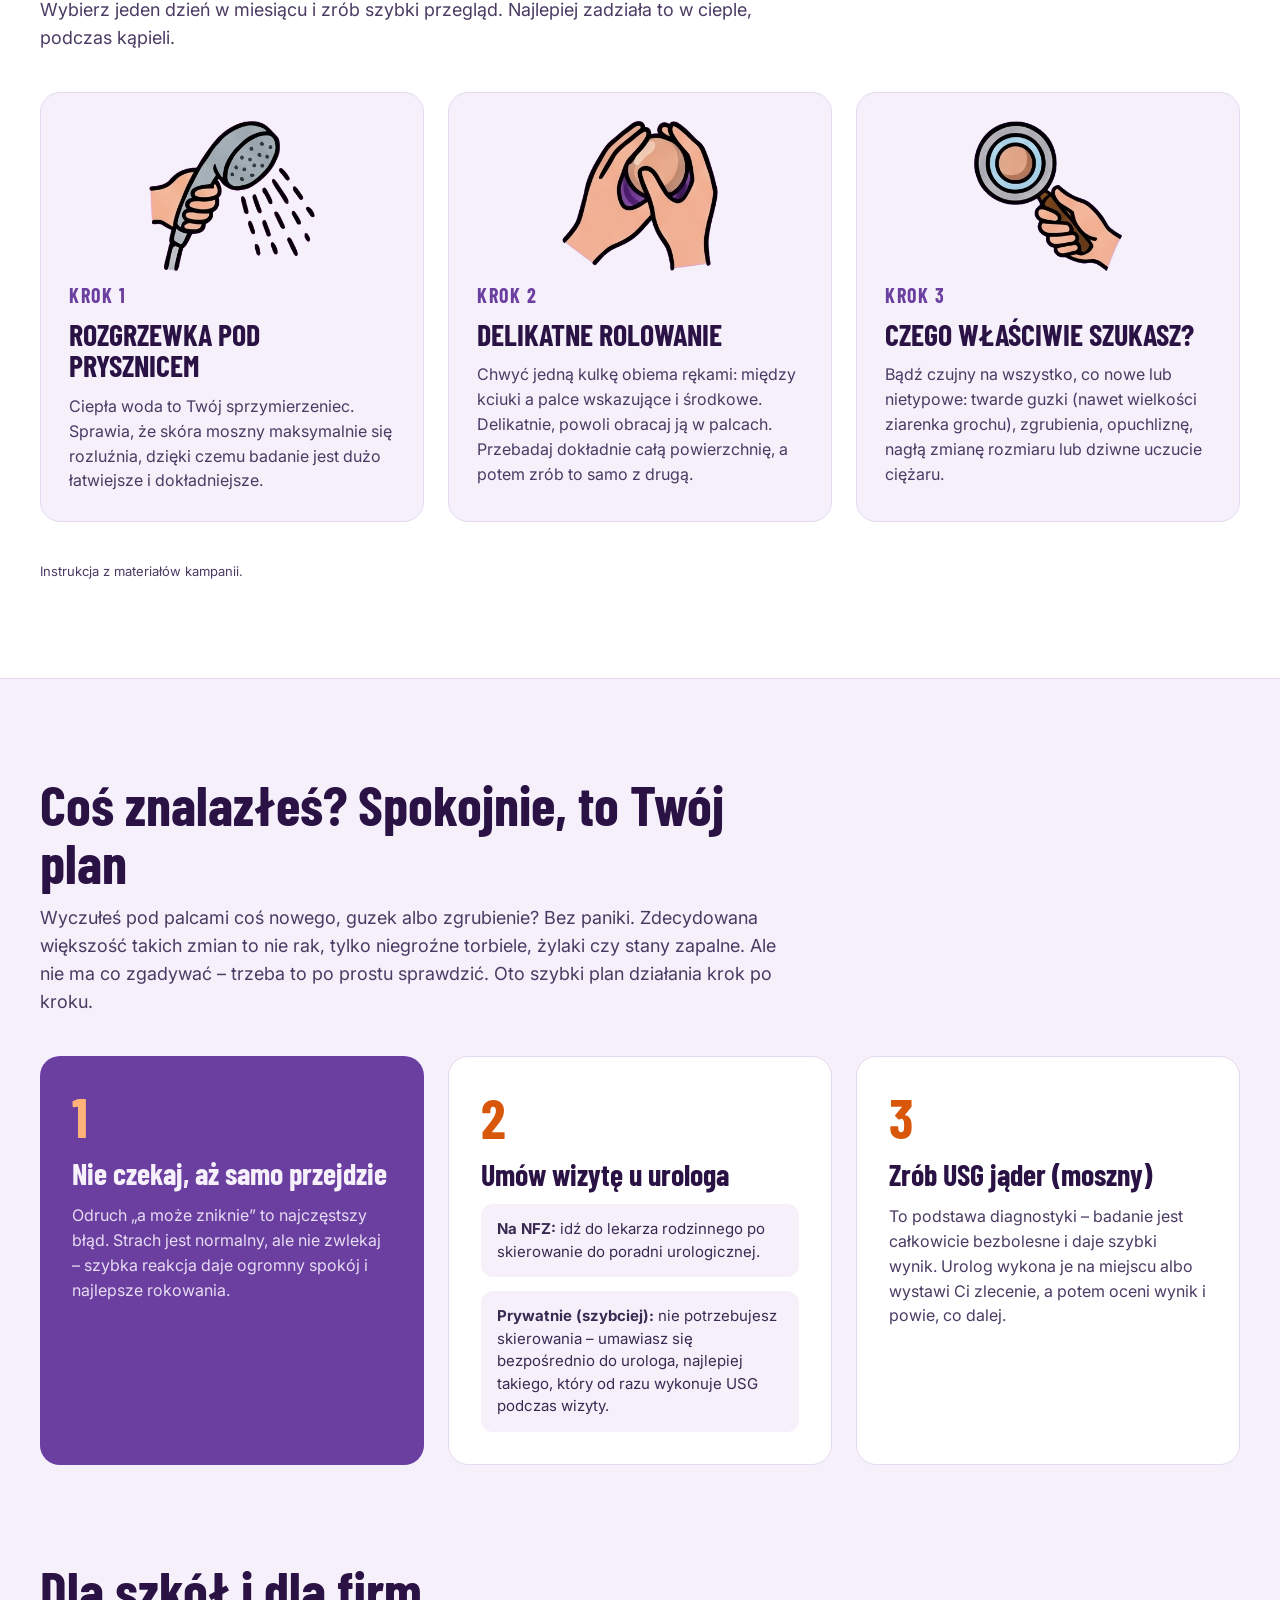
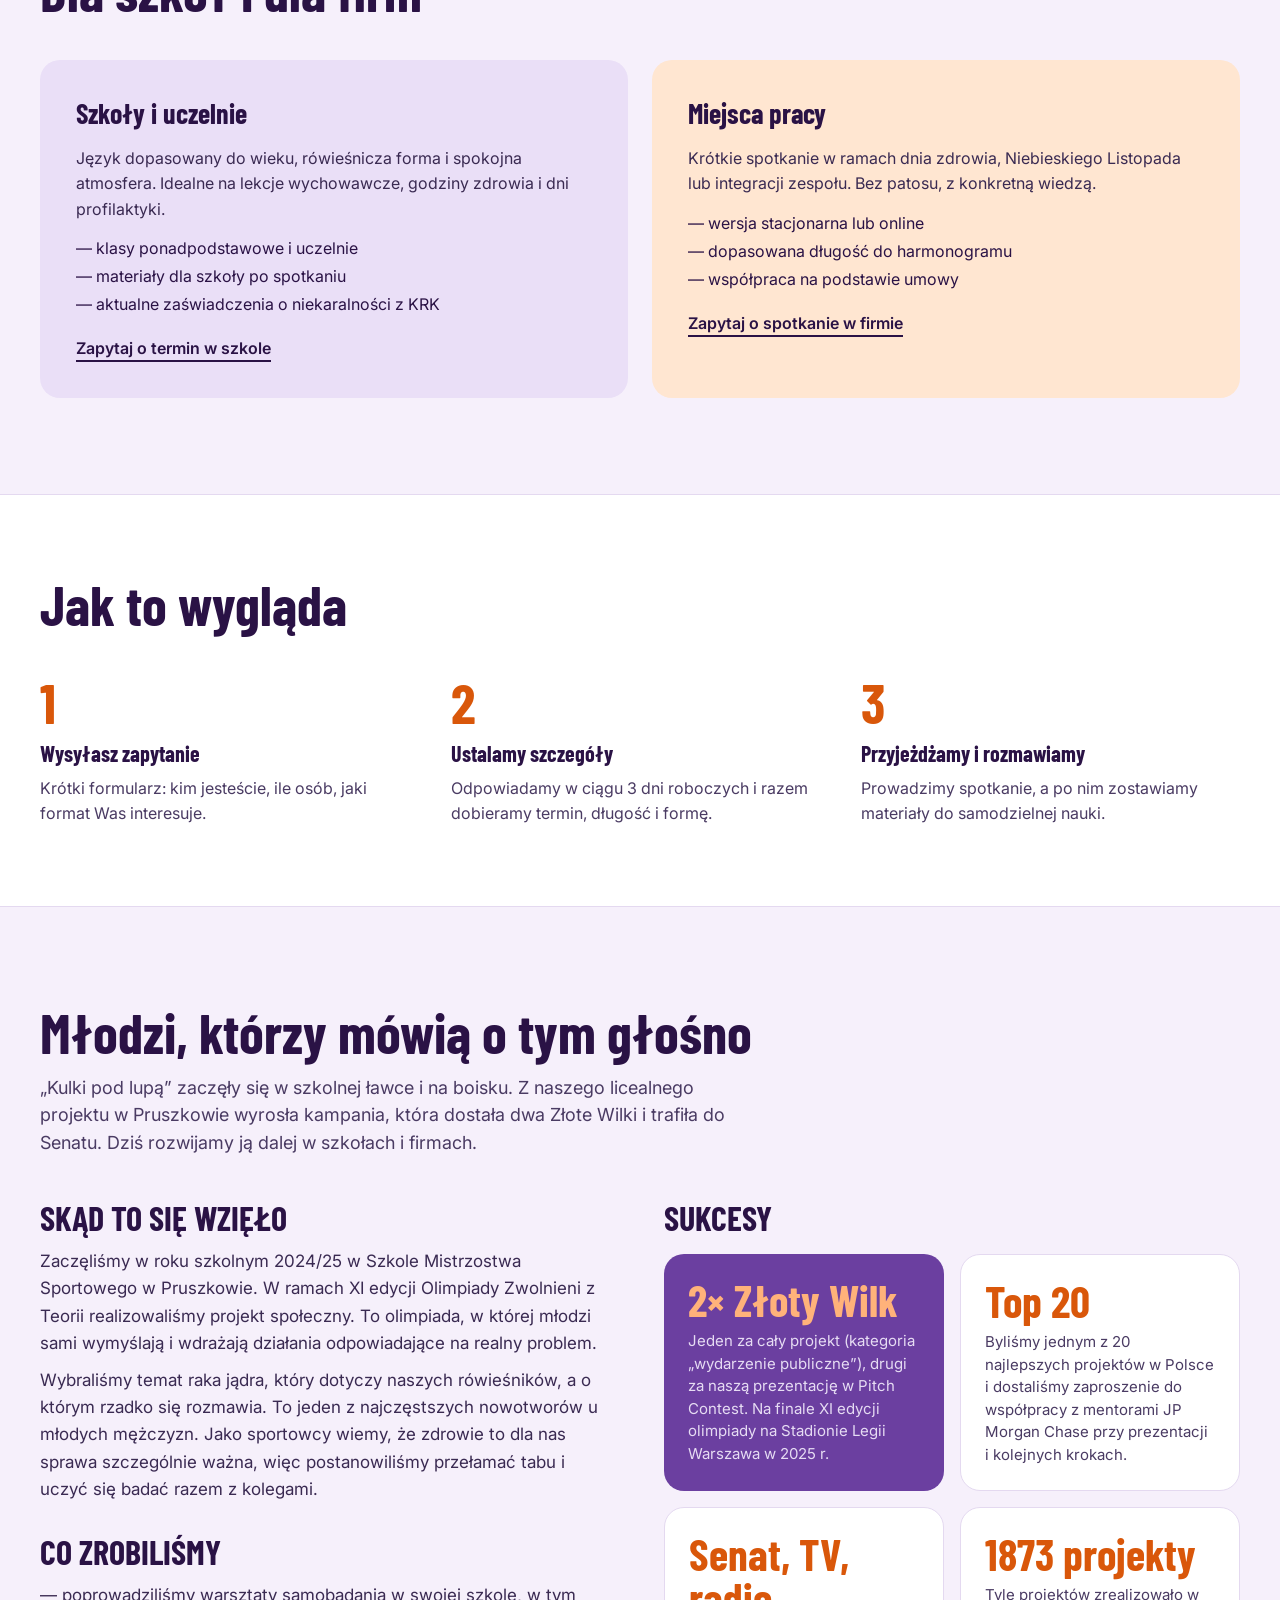
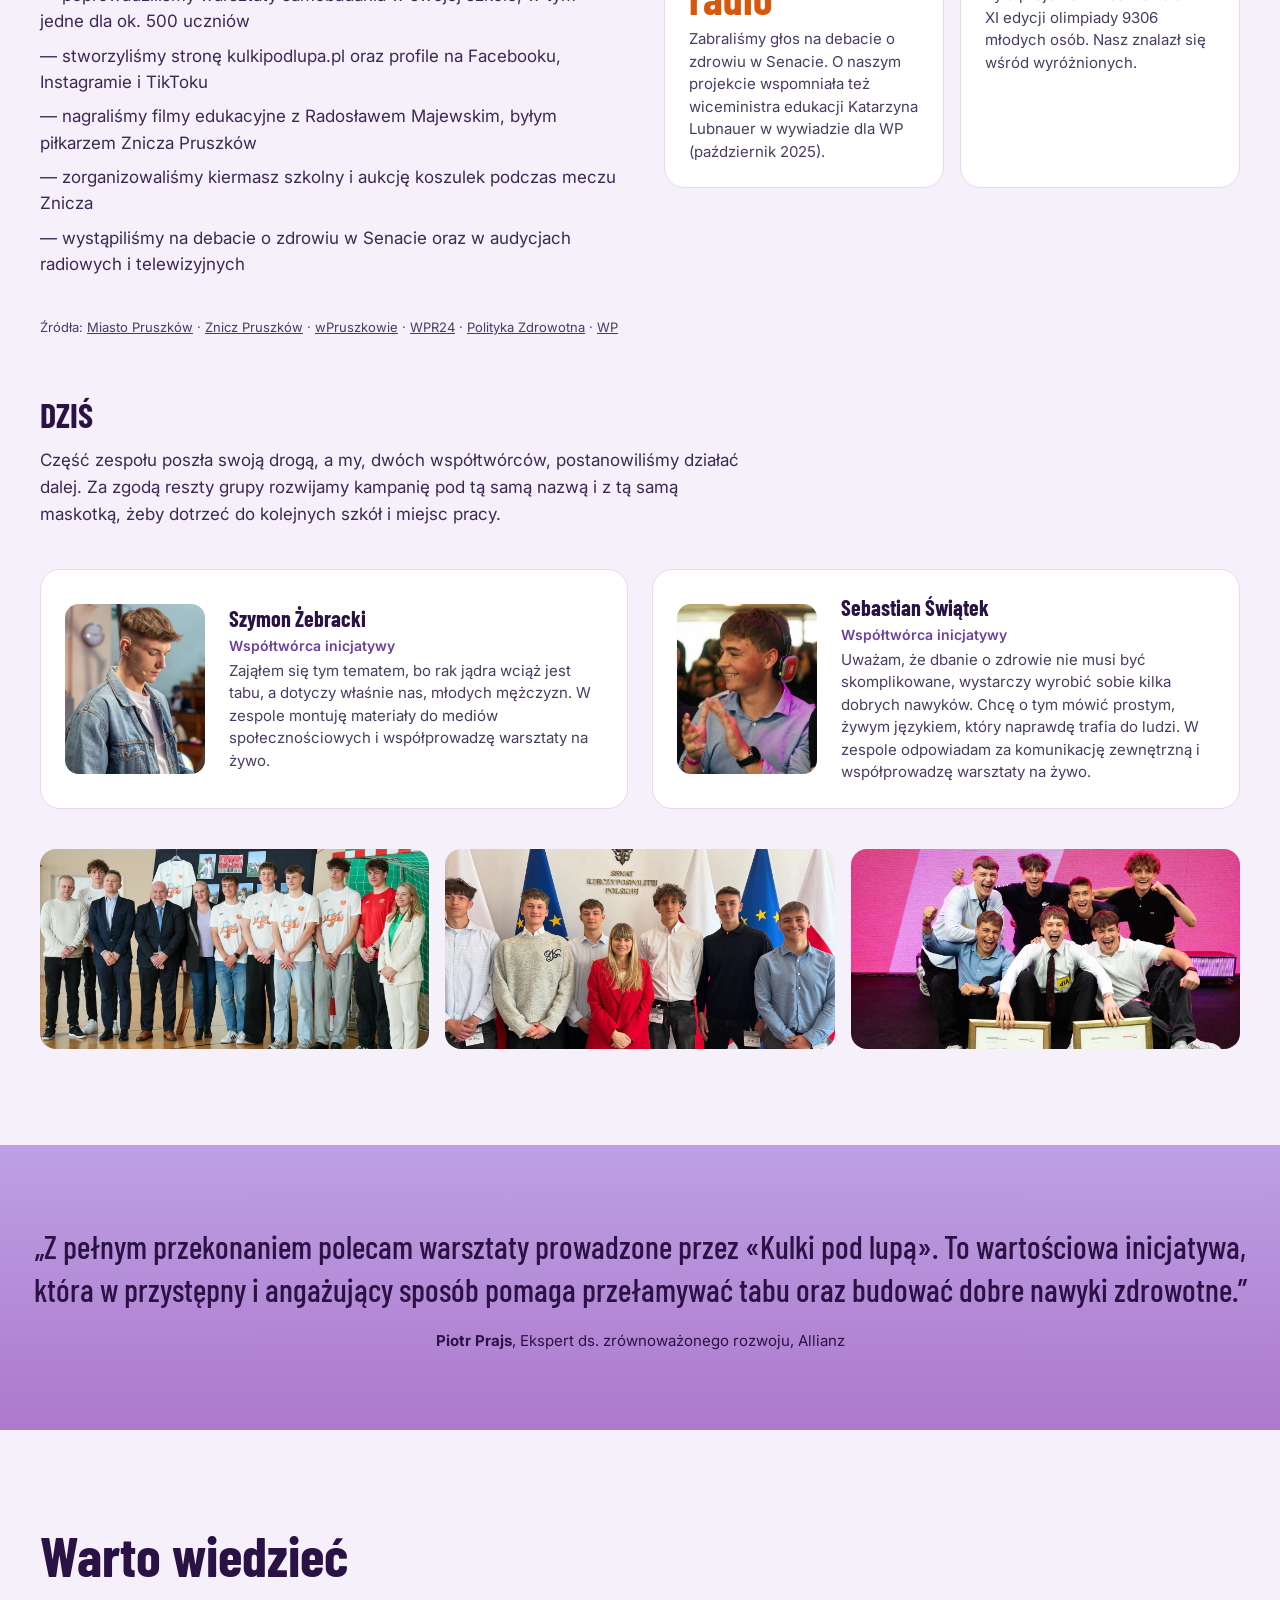
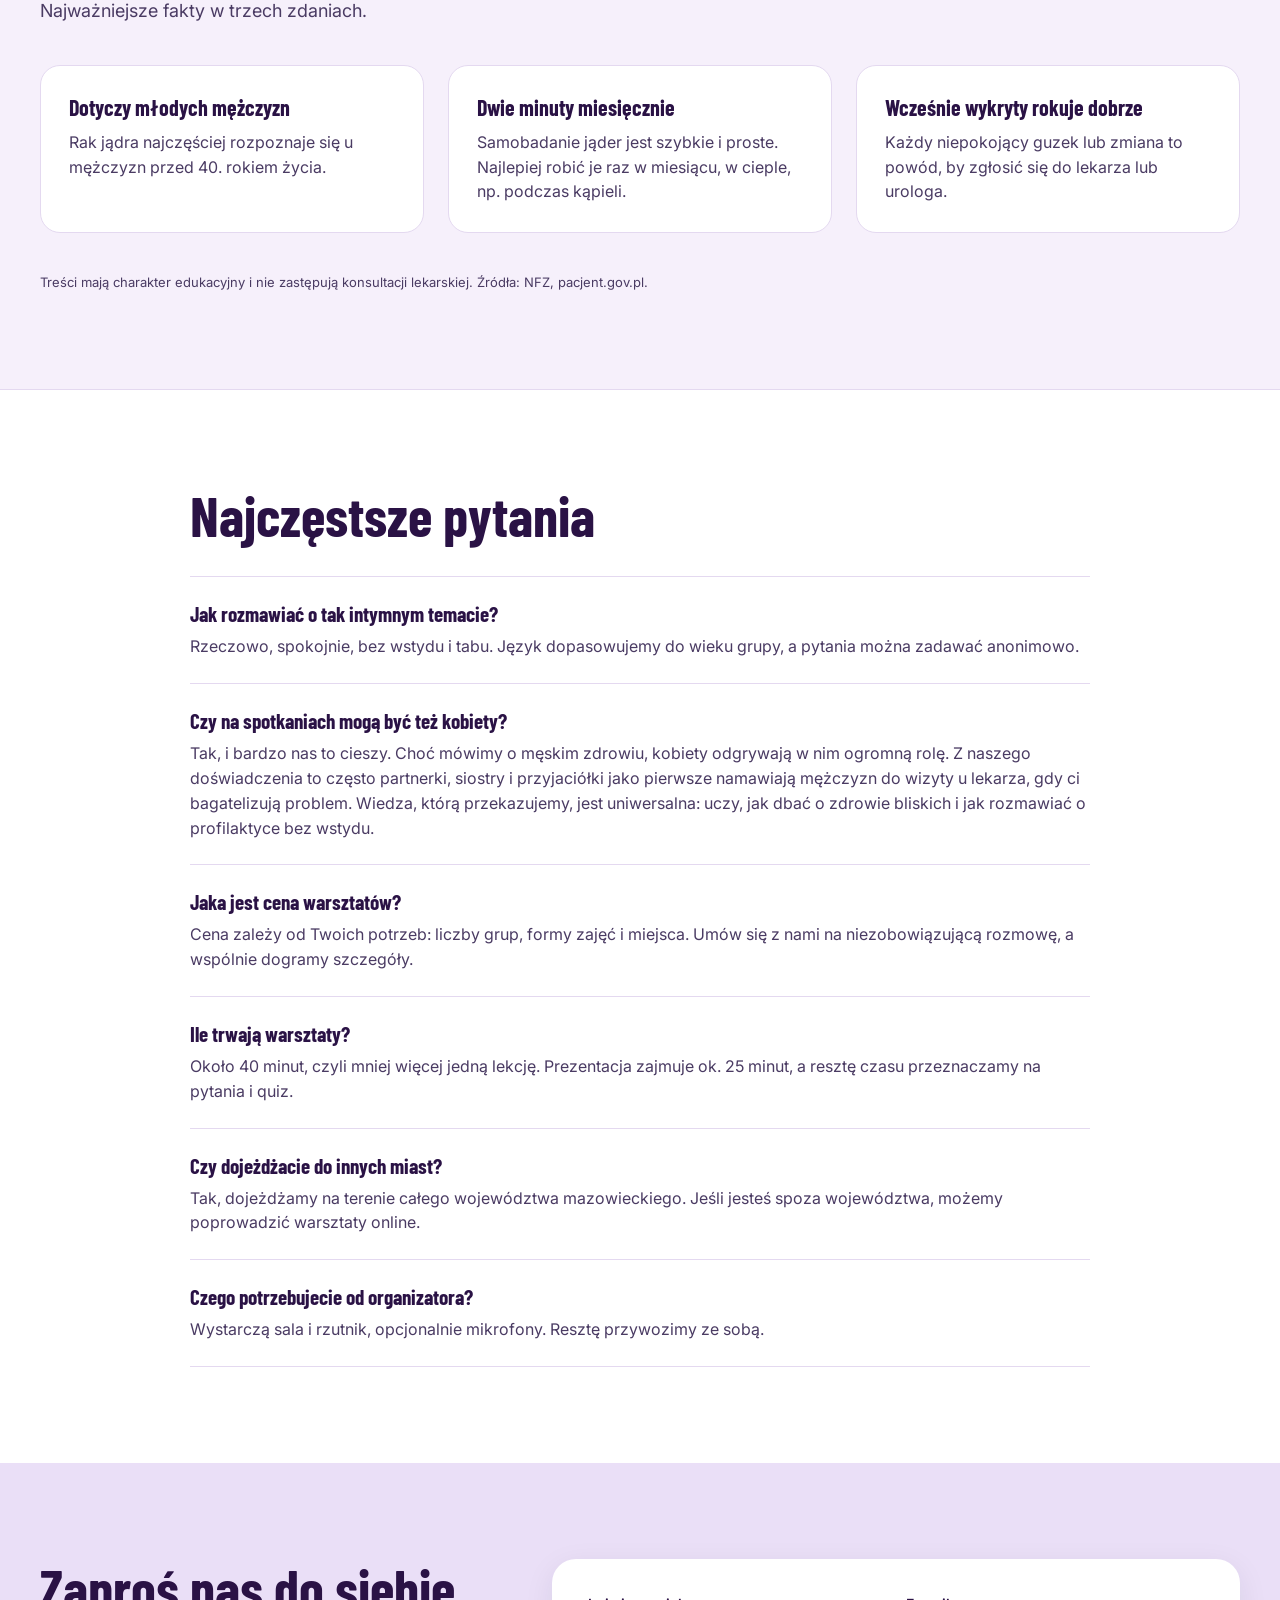
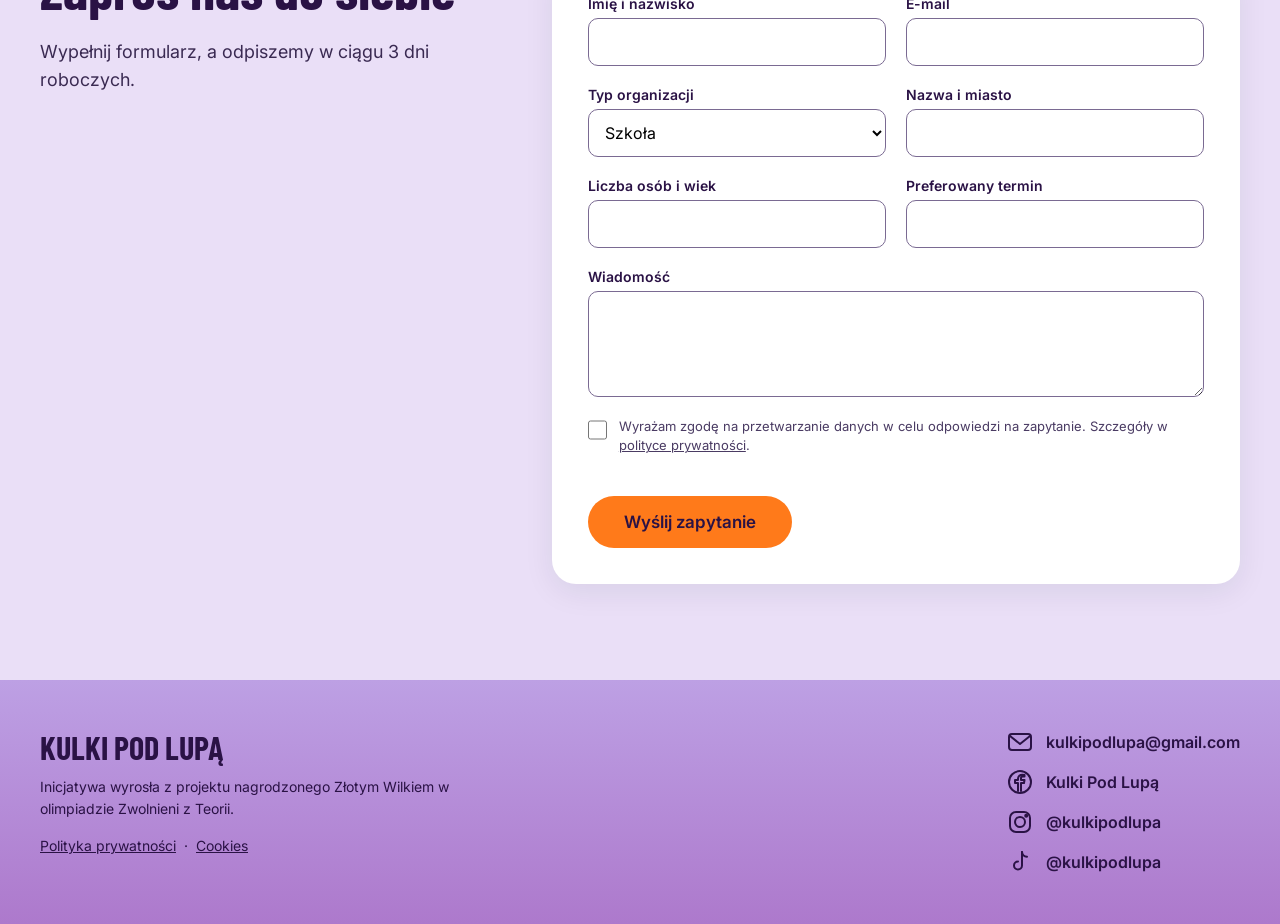
==== commit 02ccf019: "O nas bez wzmianki o grze w Zniczu, FAQ bez zgody rodziców, KRK w ofercie dla szkół - usunięte zdani" ====
--- a/index.html
+++ b/index.html
@@ -161,6 +161,7 @@
 <div style="display:flex;flex-direction:column;gap:8px;font-size:16px;color:#2A1245">
 <div>— klasy ponadpodstawowe i uczelnie</div>
 <div>— materiały dla szkoły po spotkaniu</div>
+<div>— aktualne zaświadczenia o niekaralności z KRK</div>
 </div>
 <a href="#kontakt" style="align-self:flex-start;margin-top:8px;border-bottom:2px solid #2A1245;font-weight:600;padding-bottom:2px">Zapytaj o termin w szkole</a>
 </div>
@@ -201,8 +202,8 @@
 <div style="flex:1 1 440px;min-width:0;display:flex;flex-direction:column;gap:28px">
 <div style="display:flex;flex-direction:column;gap:10px">
 <h3 style="margin:0;font-size:34px;text-transform:uppercase">Skąd to się wzięło</h3>
-<p style="margin:0;font-size:17px;line-height:1.6;color:#3A2A52">Zaczęliśmy w roku szkolnym 2024/25 w Szkole Mistrzostwa Sportowego w Pruszkowie. Było nas siedmiu, a na co dzień gramy w piłkę w Akademii MKS Znicz Pruszków. W ramach XI edycji Olimpiady Zwolnieni z Teorii realizowaliśmy projekt społeczny. To olimpiada, w której młodzi sami wymyślają i wdrażają działania odpowiadające na realny problem.</p>
-<p style="margin:0;font-size:17px;line-height:1.6;color:#3A2A52">Wybraliśmy temat, który dotyczy naszych rówieśników, a o którym rzadko się rozmawia: raka jądra, jednego z najczęstszych nowotworów u młodych mężczyzn. Jako sportowcy wiemy, że zdrowie to dla nas sprawa szczególnie ważna, więc postanowiliśmy przełamać tabu i uczyć się badać razem z kolegami.</p>
+<p style="margin:0;font-size:17px;line-height:1.6;color:#3A2A52">Zaczęliśmy w roku szkolnym 2024/25 w Szkole Mistrzostwa Sportowego w Pruszkowie. W ramach XI edycji Olimpiady Zwolnieni z Teorii realizowaliśmy projekt społeczny. To olimpiada, w której młodzi sami wymyślają i wdrażają działania odpowiadające na realny problem.</p>
+<p style="margin:0;font-size:17px;line-height:1.6;color:#3A2A52">Wybraliśmy temat raka jądra, który dotyczy naszych rówieśników, a o którym rzadko się rozmawia. To jeden z najczęstszych nowotworów u młodych mężczyzn. Jako sportowcy wiemy, że zdrowie to dla nas sprawa szczególnie ważna, więc postanowiliśmy przełamać tabu i uczyć się badać razem z kolegami.</p>
 </div>
 <div style="display:flex;flex-direction:column;gap:10px">
 <h3 style="margin:0;font-size:34px;text-transform:uppercase">Co zrobiliśmy</h3>
@@ -282,7 +283,6 @@
 <div style="padding:24px 0;border-top:1px solid #E4D9F0"><h3 style="margin:0 0 8px;font-size:21px">Jaka jest cena warsztatów?</h3><p style="margin:0;font-size:16px;line-height:1.55;color:#4A3B63">Cena zależy od Twoich potrzeb: liczby grup, formy zajęć i miejsca. Umów się z nami na niezobowiązującą rozmowę, a wspólnie dogramy szczegóły.</p></div>
 <div style="padding:24px 0;border-top:1px solid #E4D9F0"><h3 style="margin:0 0 8px;font-size:21px">Ile trwają warsztaty?</h3><p style="margin:0;font-size:16px;line-height:1.55;color:#4A3B63">Około 40 minut, czyli mniej więcej jedną lekcję. Prezentacja zajmuje ok. 25 minut, a resztę czasu przeznaczamy na pytania i quiz.</p></div>
 <div style="padding:24px 0;border-top:1px solid #E4D9F0"><h3 style="margin:0 0 8px;font-size:21px">Czy dojeżdżacie do innych miast?</h3><p style="margin:0;font-size:16px;line-height:1.55;color:#4A3B63">Tak, dojeżdżamy na terenie całego województwa mazowieckiego. Jeśli jesteś spoza województwa, możemy poprowadzić warsztaty online.</p></div>
-<div style="padding:24px 0;border-top:1px solid #E4D9F0"><h3 style="margin:0 0 8px;font-size:21px">Czy potrzebna jest zgoda rodziców?</h3><p style="margin:0;font-size:16px;line-height:1.55;color:#4A3B63">Nie. O tym, czy warsztaty odbędą się podczas lekcji, decydują dyrekcja i nauczyciele.</p></div>
 <div style="padding:24px 0;border-top:1px solid #E4D9F0;border-bottom:1px solid #E4D9F0"><h3 style="margin:0 0 8px;font-size:21px">Czego potrzebujecie od organizatora?</h3><p style="margin:0;font-size:16px;line-height:1.55;color:#4A3B63">Wystarczą sala i rzutnik, opcjonalnie mikrofony. Resztę przywozimy ze sobą.</p></div>
 </div>
 </div>
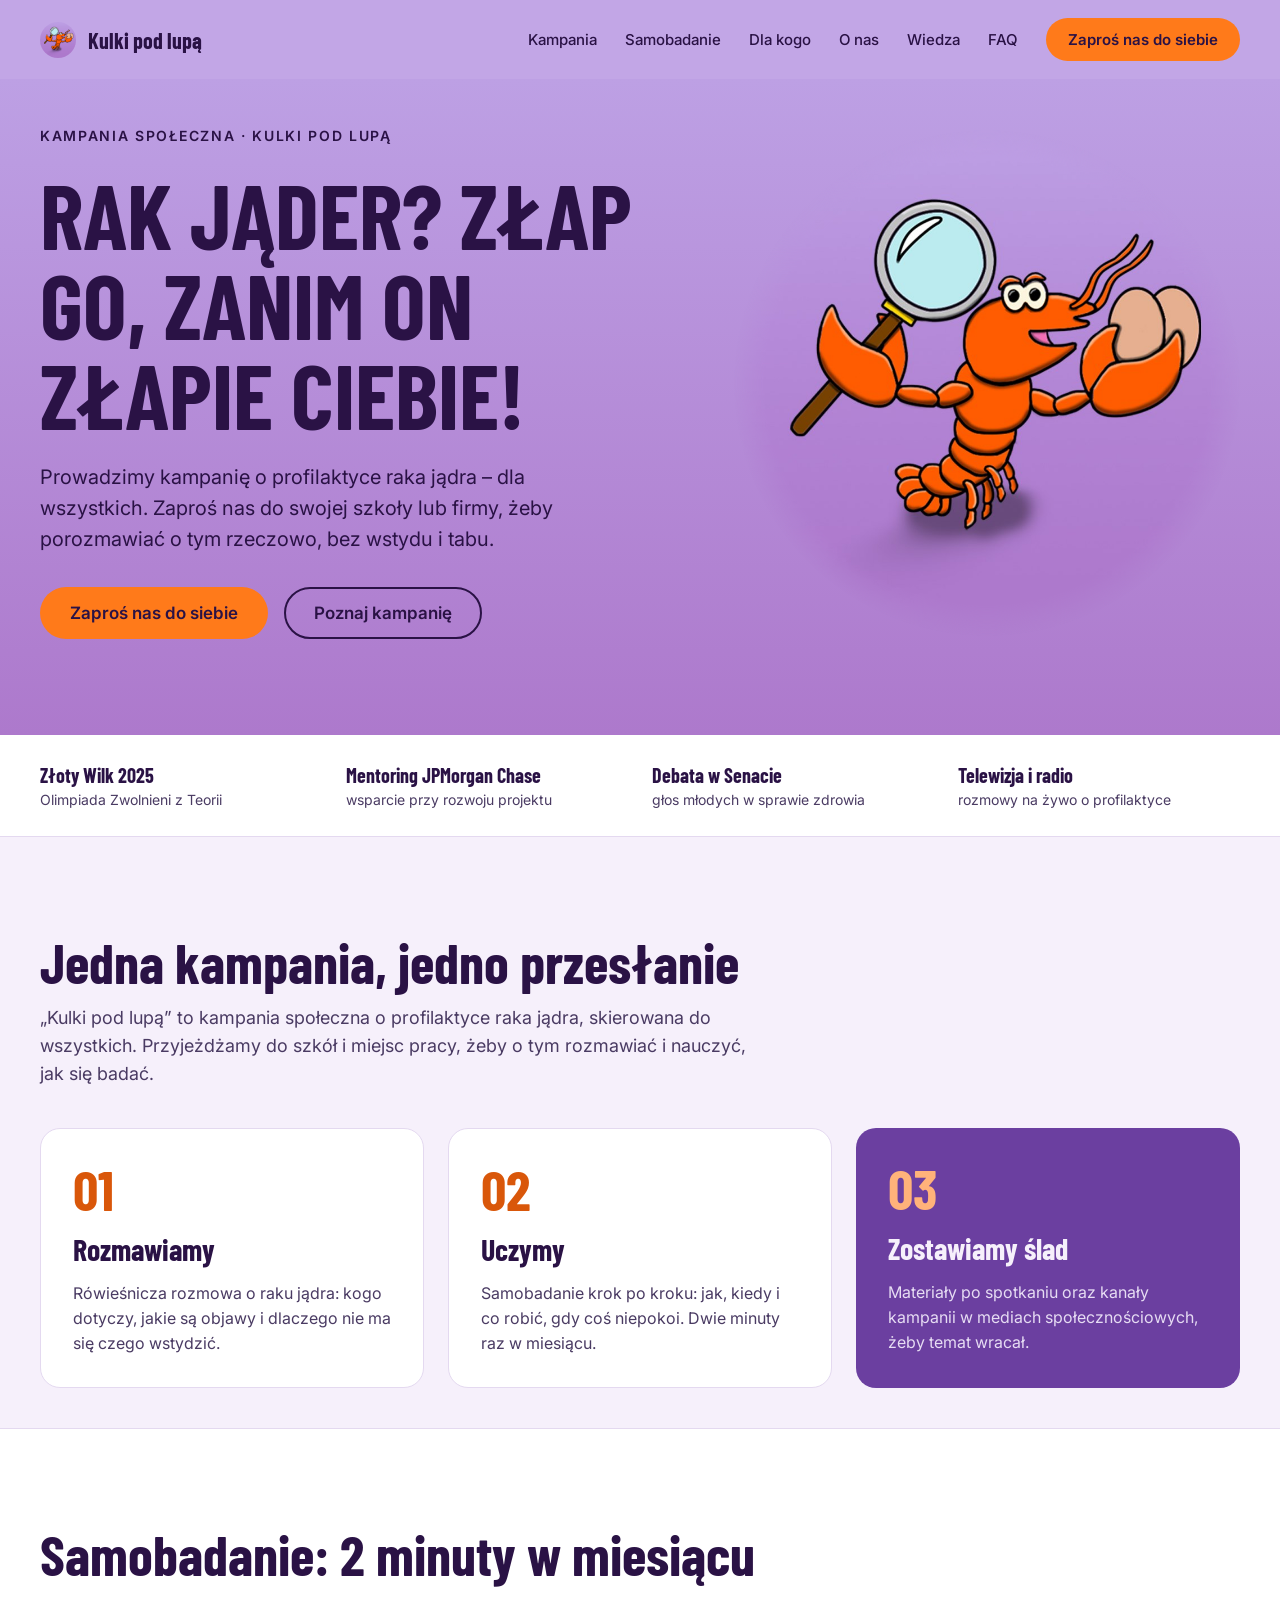
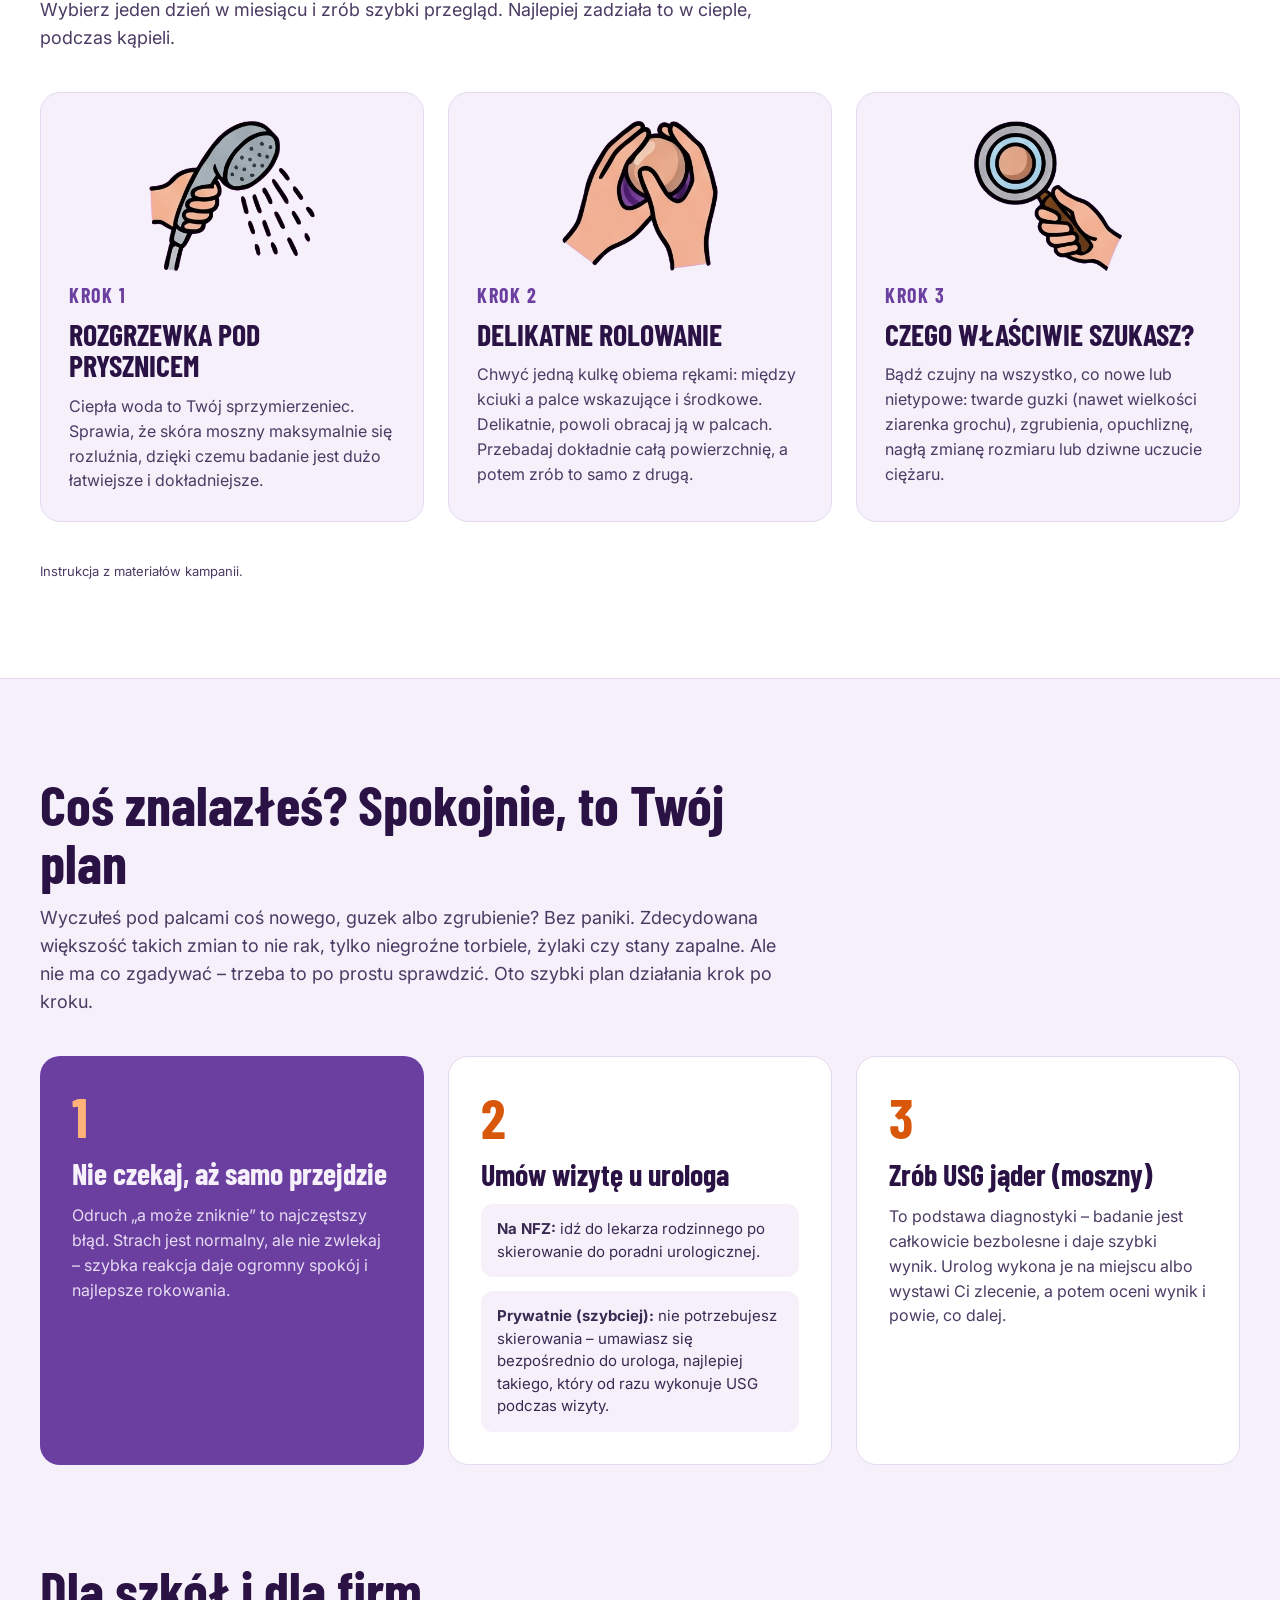
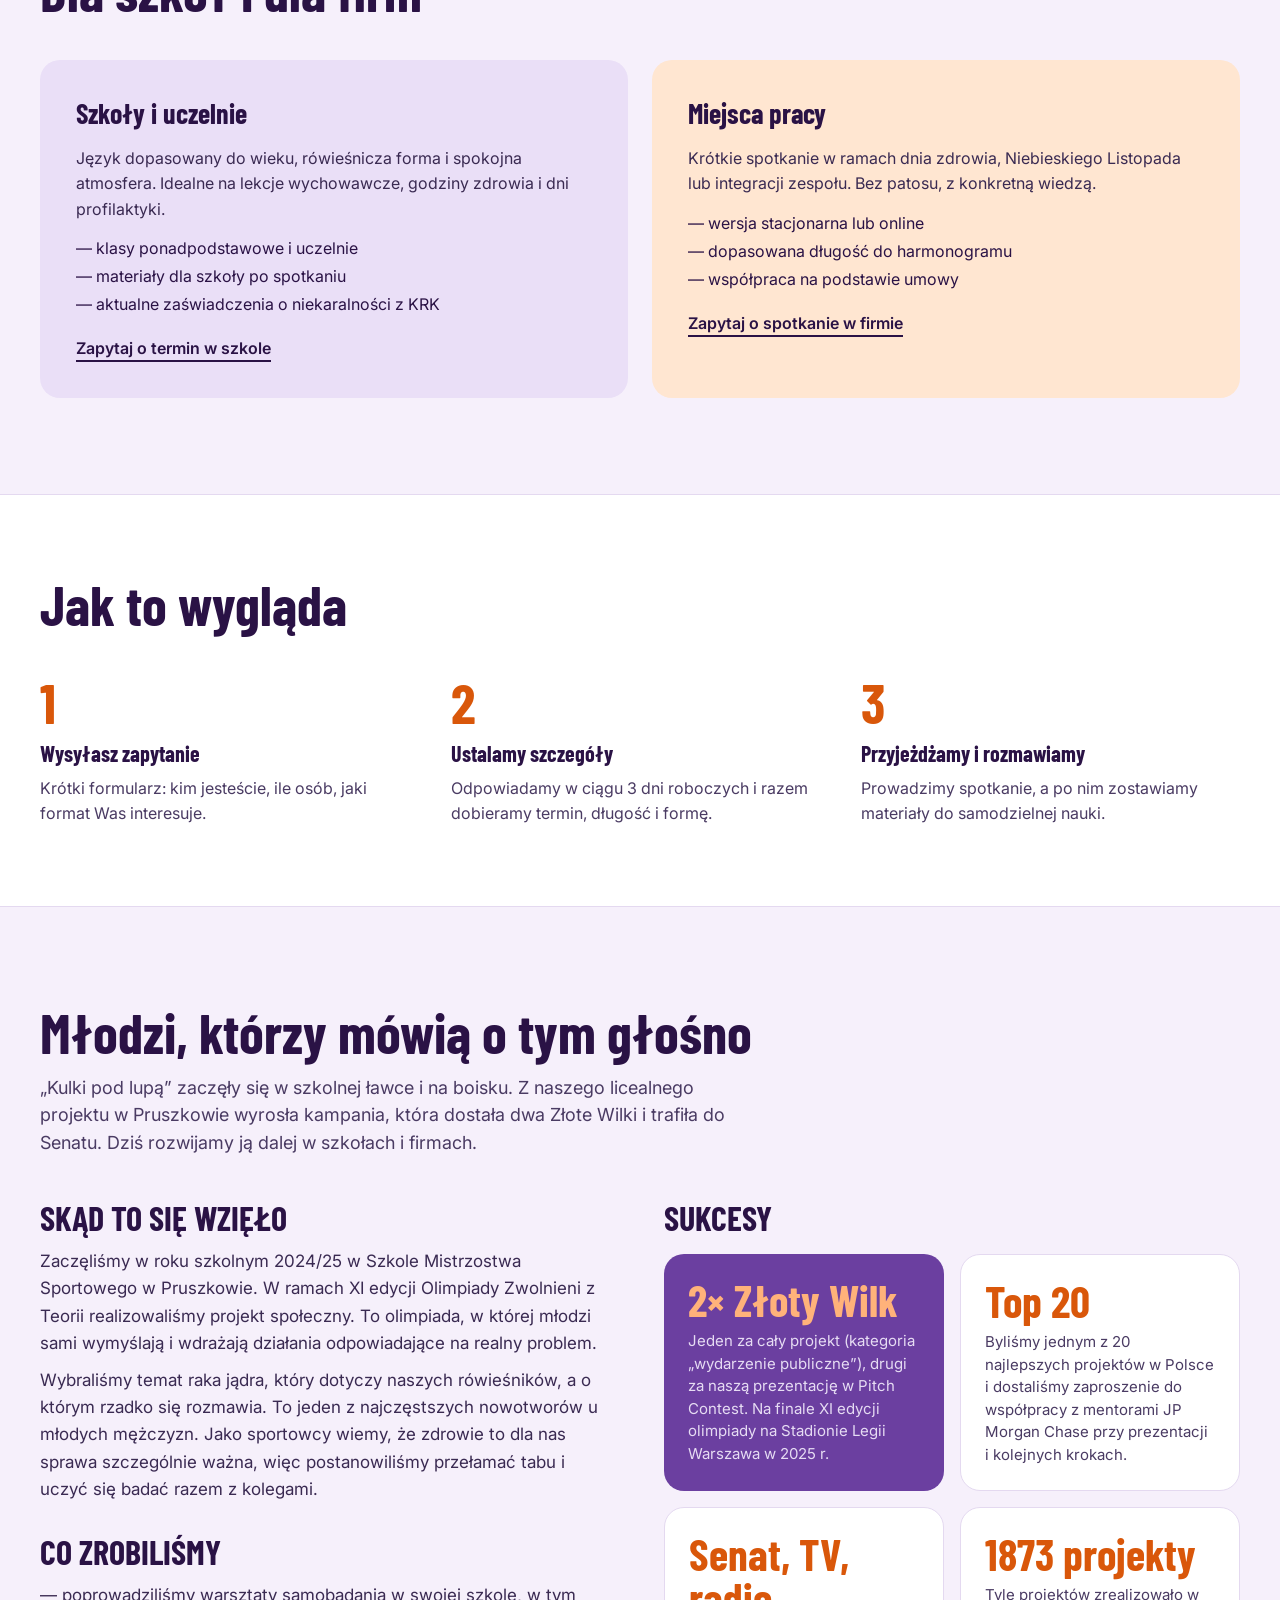
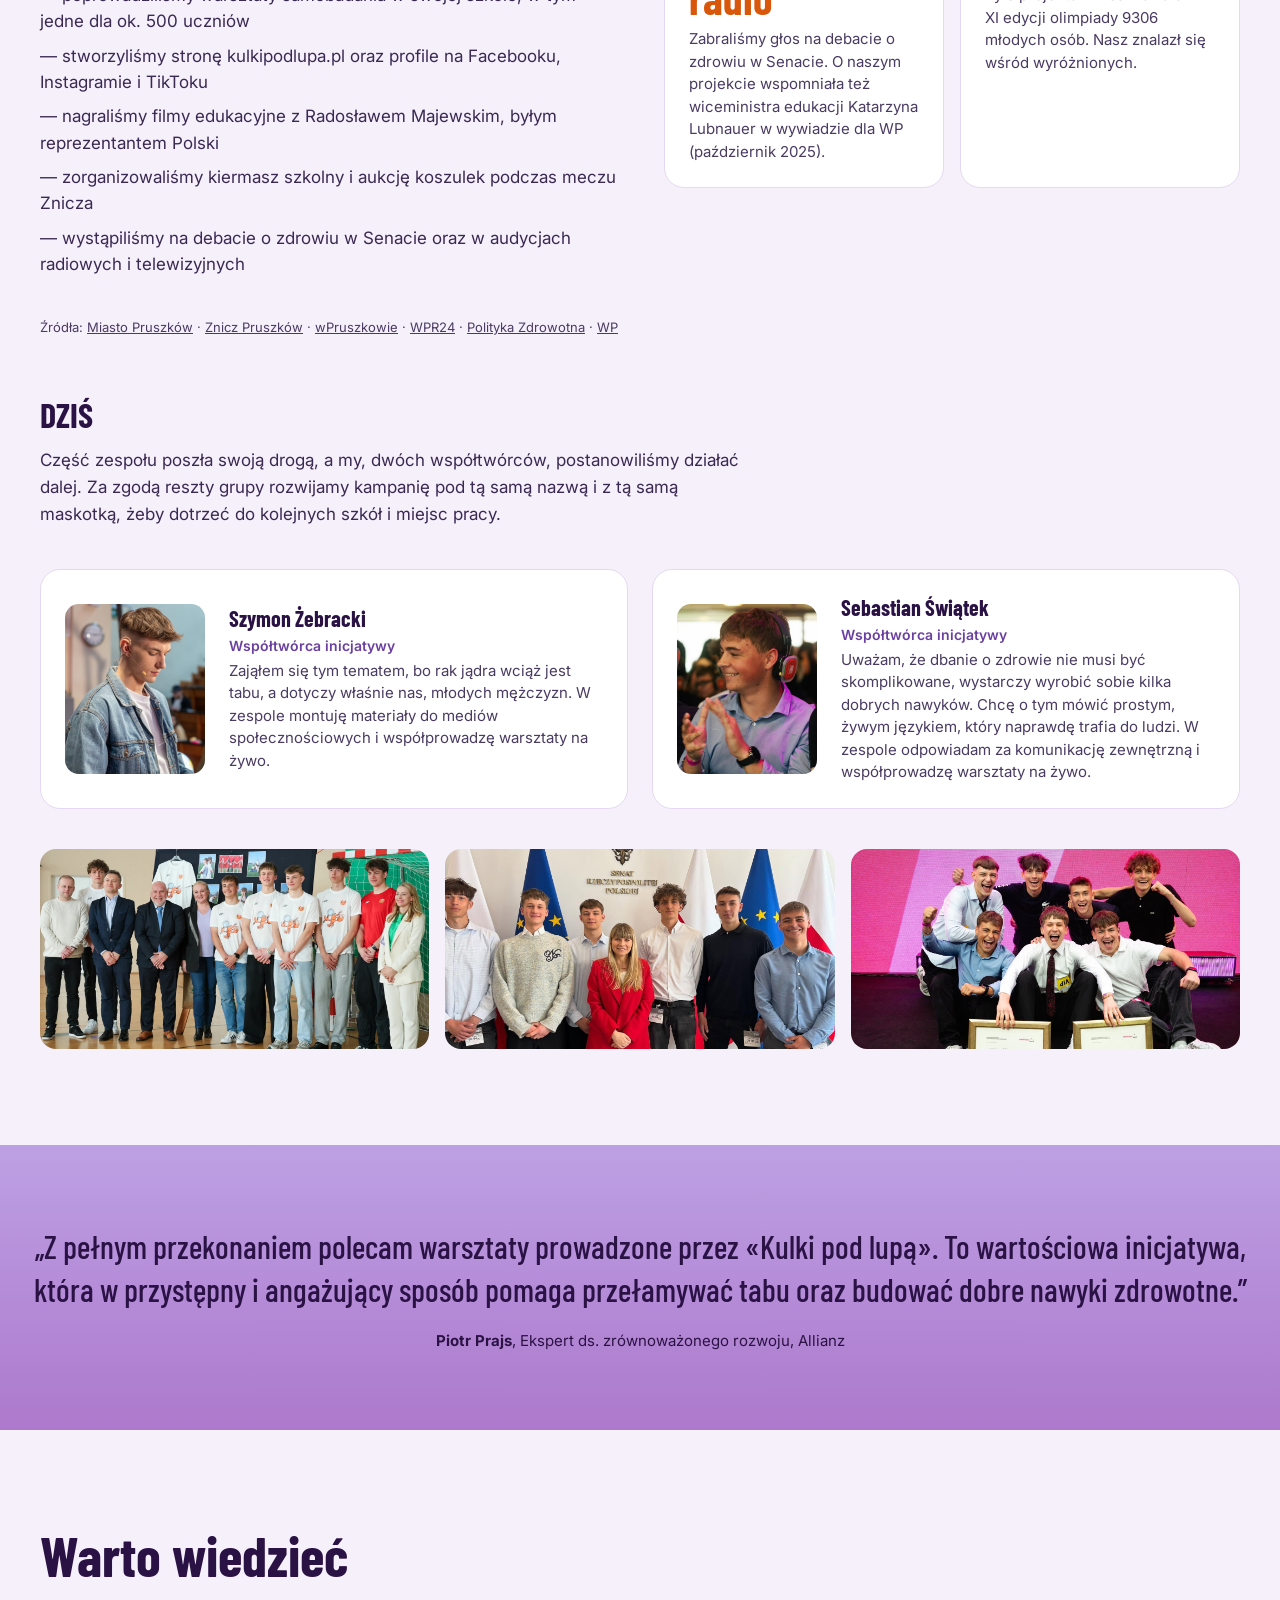
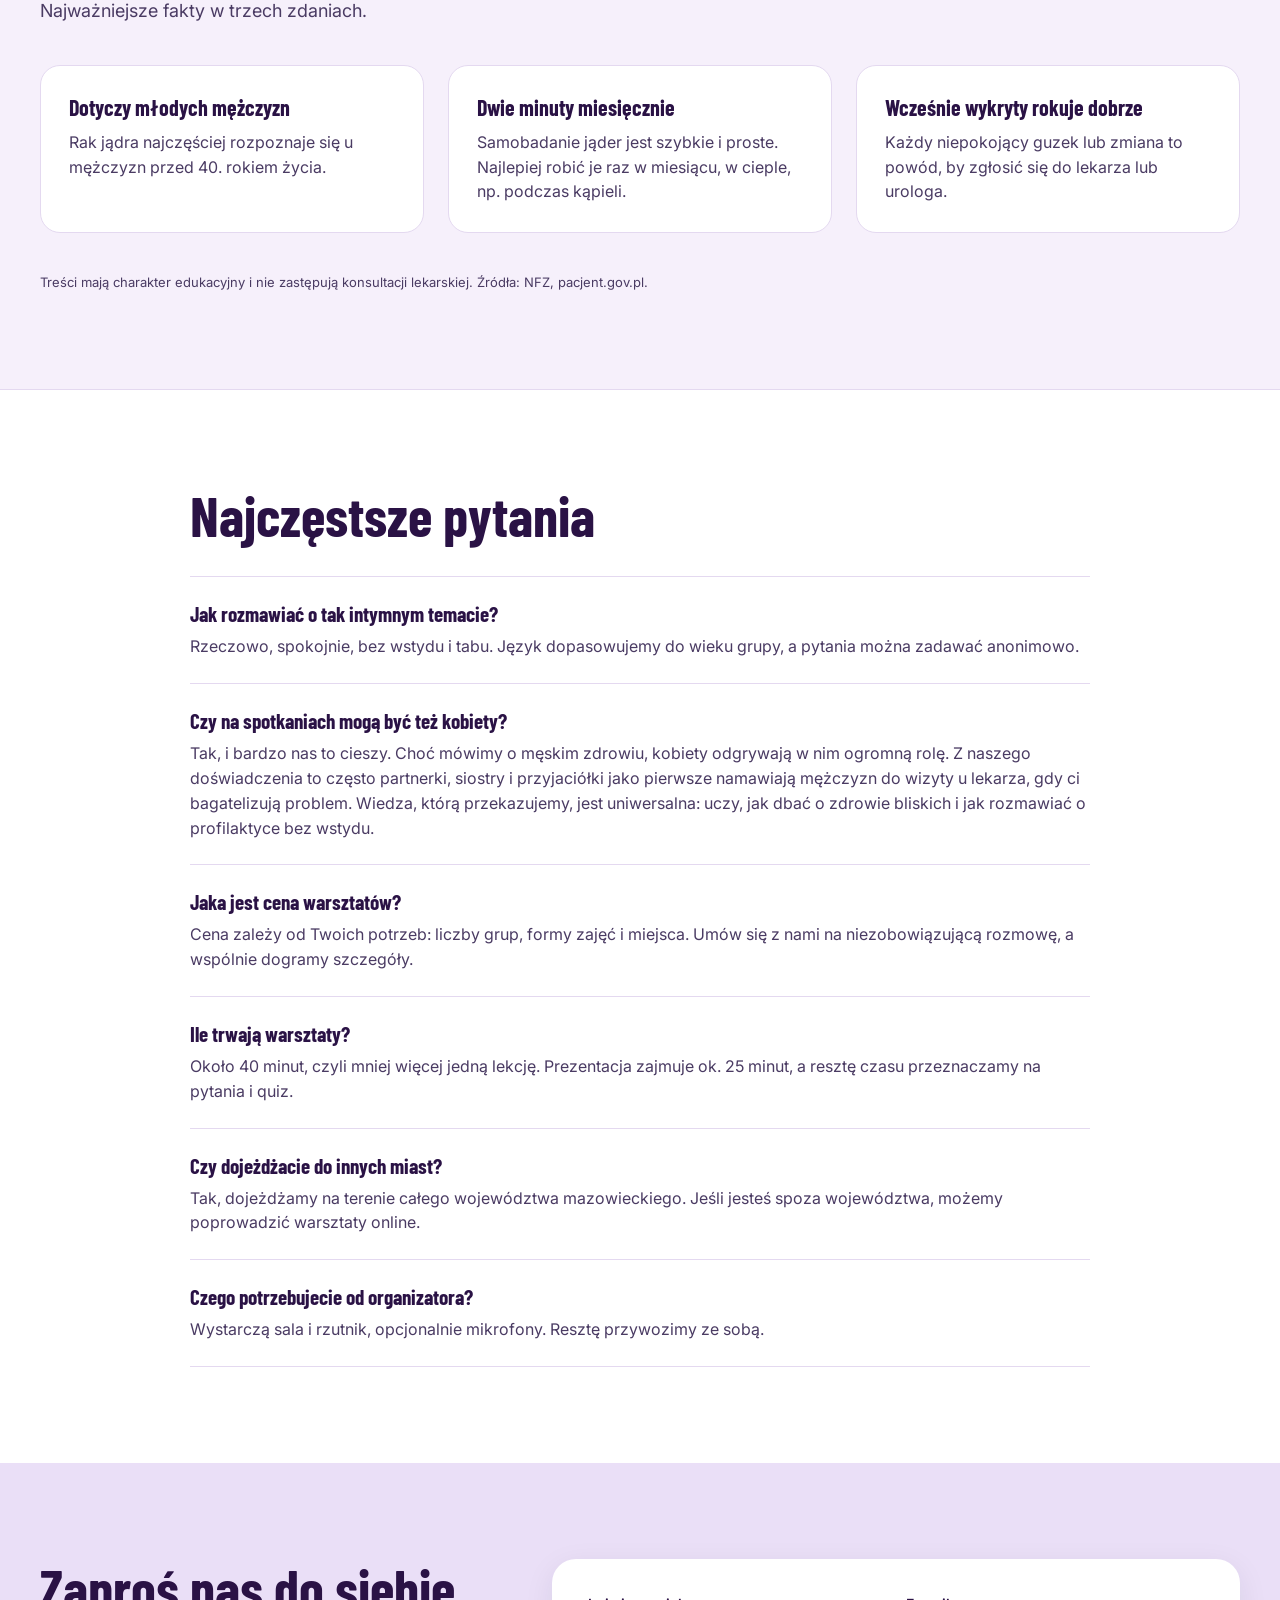
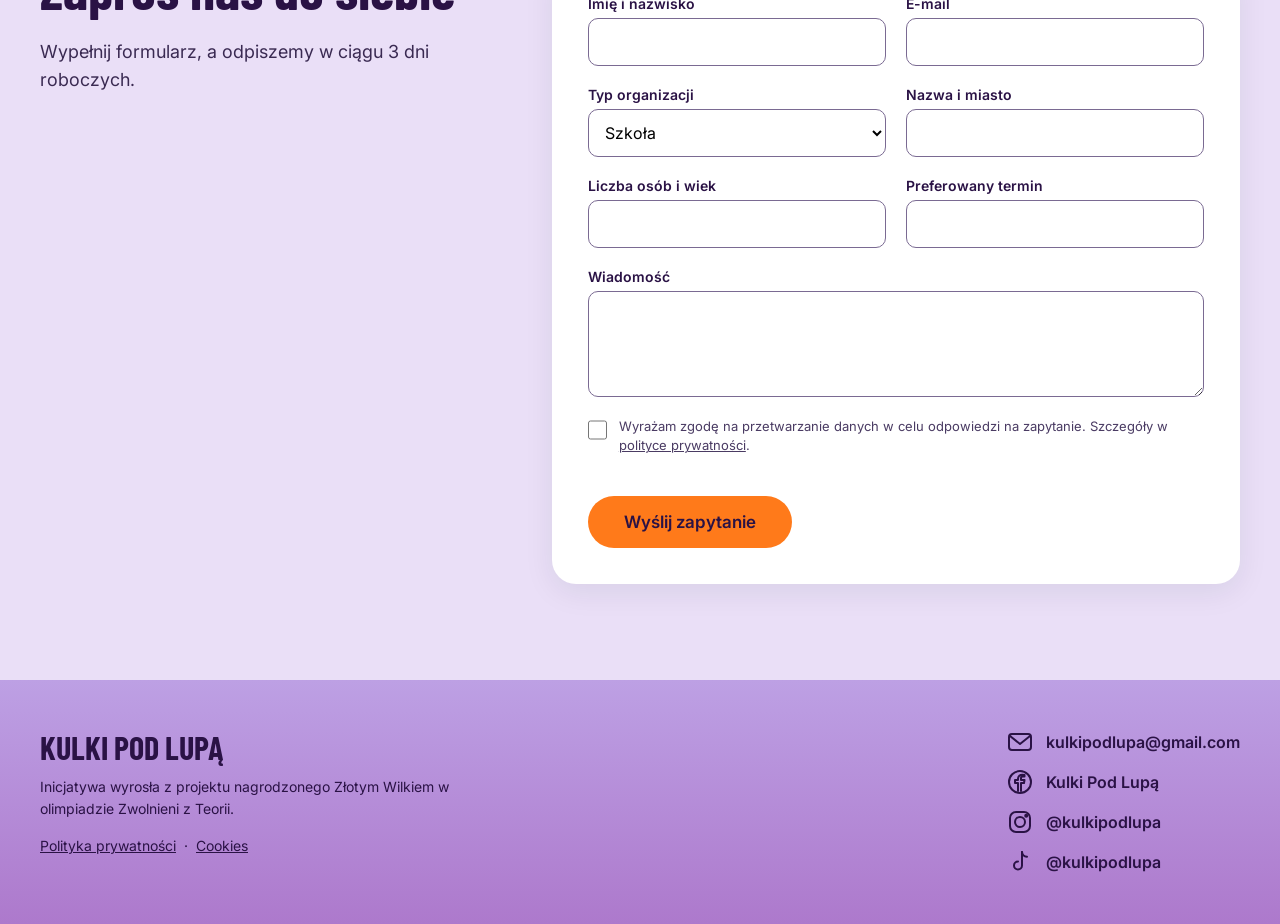
==== commit 41010844: "Radosław Majewski jako były reprezentant Polski Co-Authored-By: Claude Opus 5.5 <noreply@anthropic.c" ====
--- a/index.html
+++ b/index.html
@@ -210,7 +210,7 @@
 <div style="display:flex;flex-direction:column;gap:8px;font-size:17px;line-height:1.55;color:#3A2A52">
 <div>— poprowadziliśmy warsztaty samobadania w swojej szkole, w tym jedne dla ok. 500 uczniów</div>
 <div>— stworzyliśmy stronę kulkipodlupa.pl oraz profile na Facebooku, Instagramie i TikToku</div>
-<div>— nagraliśmy filmy edukacyjne z Radosławem Majewskim, byłym piłkarzem Znicza Pruszków</div>
+<div>— nagraliśmy filmy edukacyjne z Radosławem Majewskim, byłym reprezentantem Polski</div>
 <div>— zorganizowaliśmy kiermasz szkolny i aukcję koszulek podczas meczu Znicza</div>
 <div>— wystąpiliśmy na debacie o zdrowiu w Senacie oraz w audycjach radiowych i telewizyjnych</div>
 </div>
